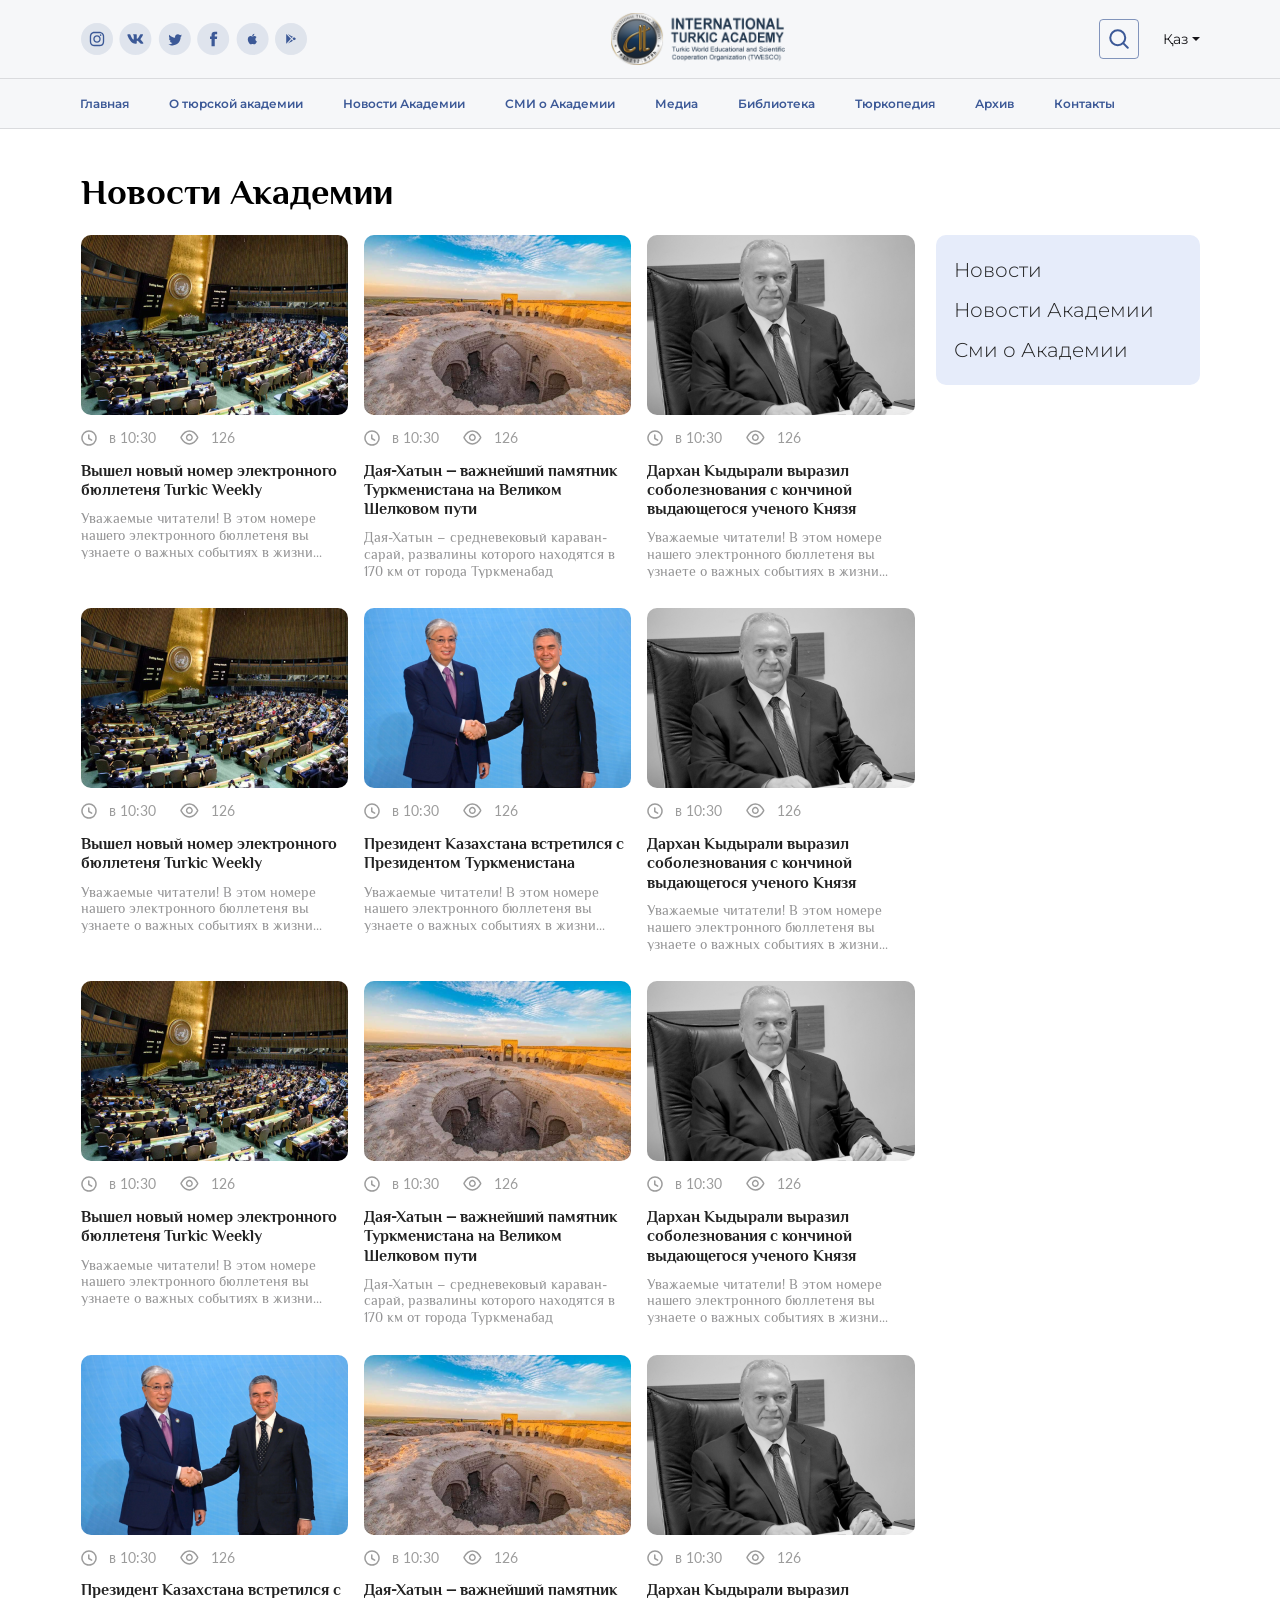
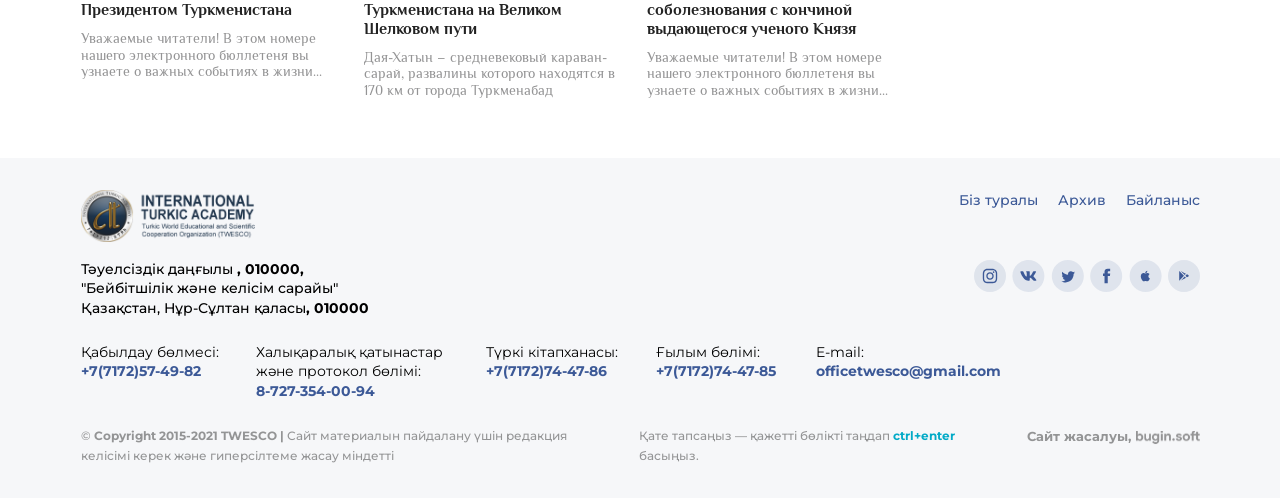
==== academyNews.html @ 0a624d80 "flip" ====
<!DOCTYPE html>
<html lang="en">
  <head>
    <meta charset="UTF-8" />
    <meta name="viewport" content="width=device-width, initial-scale=1.0" />
    <title>Twesco</title>
    <link rel="shortcut icon" href="img/logos/favi.jpg" />
    <link rel="stylesheet" href="lips/fontawesome/all.min.css" />
    <link rel="stylesheet" href="css/slick.css" />
    <link rel="stylesheet" href="css/bootstrap.min.css" />
    <link rel="stylesheet" href="css/style.css" />
  </head>
  <body>
    <header>
  <div class="headerUp">
    <div class="container">
      <div class="row">
        <div
          class="col-lg-12 d-flex justify-content-between align-items-center"
        >
          <div class="main_social">
            <div class="social">
              <a href="" class="social_item">
                <img src="img/icons/in.svg" alt="" />
              </a>
              <a href="" class="social_item">
                <img src="img/icons/vk.svg" alt="" />
              </a>
              <a href="" class="social_item">
                <img src="img/icons/tw.svg" alt="" />
              </a>
              <a href="" class="social_item">
                <img src="img/icons/fc.svg" alt="" />
              </a>
              <a href="" class="social_item">
                <img src="img/icons/ap.svg" alt="" />
              </a>
              <a href="" class="social_item">
                <img src="img/icons/pl.svg" alt="" />
              </a>
            </div>
          </div>
          <a href="index.html" class="logo">
            <img src="img/logos/headLogo.svg" alt="" />
          </a>
          <div class="search_lang">
            <div class="main_search">
              <form action="" class="search">
                <input class="search_input" type="text" />
                <div class="search_icon">
                  <img class="search_img" src="img/icons/loop.svg" alt="" />
                </div>
              </form>
            </div>
            <div class="lang">
              <div class="dropdown">
                <button
                  class="dropdown-toggle"
                  type="button"
                  id="dropdownMenuButton1"
                  data-bs-toggle="dropdown"
                  aria-expanded="false"
                >
                  Қаз
                </button>
                <ul class="dropdown-menu" aria-labelledby="dropdownMenuButton1">
                  <li><a class="dropdown-item" href="#">Қаз</a></li>
                  <li><a class="dropdown-item" href="#">Рус</a></li>
                  <li><a class="dropdown-item" href="#">Eng</a></li>
                </ul>
              </div>
            </div>
            <div class="header__burger">
              <span></span>
            </div>
          </div>
        </div>
      </div>
    </div>
  </div>

  <div class="headerDown">
    <div class="container px-0">
      <div class="row">
        <div class="col-lg-12 px-0">
          <div class="header__container">
            <div class="header__body">
              <nav class="header__menu">
                <ul class="header__list">
                  <li>
                    <a href="" class="header__link">Главная</a>
                  </li>
                  <li>
                    <a href="singlePage.html" class="header__link"
                      >О тюрской академии</a
                    >
                    <div class="menu_drop">
                      <ul>
                        <li>
                          <a href=""> История </a>
                        </li>
                        <li>
                          <a href=""> Страны учредители </a>
                        </li>
                        <li>
                          <a href=""> Партнеры </a>
                        </li>
                        <li>
                          <a href=""> Структура </a>
                        </li>
                        <li>
                          <a href=""> Руководства </a>
                        </li>
                        <li>
                          <a href=""> Музей </a>
                        </li>
                        <li>
                          <a href=""> Библиотека </a>
                        </li>
                        <li>
                          <a href=""> Документы </a>
                        </li>
                      </ul>
                    </div>
                  </li>
                  <li>
                    <a href="academyNews.html" class="header__link"
                      >Новости Академии</a
                    >
                  </li>
                  <li>
                    <a href="" class="header__link">СМИ о Академии</a>
                  </li>
                  <li>
                    <a href="" class="header__link">Медиа</a>
                  </li>
                  <li>
                    <a href="" class="header__link">Библиотека</a>
                  </li>
                  <li>
                    <a href="" class="header__link">Тюркопедия</a>
                  </li>
                  <li>
                    <a href="" class="header__link">Архив</a>
                  </li>
                  <li>
                    <a href="" class="header__link">Контакты</a>
                  </li>
                </ul>
                <div class="adpt_search"></div>
                <div class="adpt_social"></div>
              </nav>
            </div>
          </div>
        </div>
      </div>
    </div>
  </div>
</header>

    <main class="pt-4 pt-lg-5">
      <div class="container">
        <div class="row">
          <h2 class="single_news_title mb-3 mb-lg-4">Новости Академии</h2>
          <div class="col-lg-9">
            <div class="academyNews_block">
              <a href="singleNews.html" class="academyNews_item">
                <div class="academyNews_img_block">
                  <img
                    class="academyNews_img"
                    src="img/newsList/acamedyNews1.png"
                    alt=""
                  />
                </div>
                <div class="times">
                  <img class="clock_img" src="img/icons/clock.svg" alt="" />
                  <span class="clock_text">в 10:30</span>
                  <img src="img/icons/eye.svg" alt="" />
                  <span>126</span>
                </div>
                <h5 class="academyNews_title">
                  Вышел новый номер электронного бюллетеня Turkic Weekly
                </h5>
                <span class="academyNews_text"
                  >Уважаемые читатели! В этом номере нашего электронного
                  бюллетеня вы узнаете о важных событиях в жизни...</span
                >
              </a>
              <a href="" class="academyNews_item">
                <div class="academyNews_img_block">
                  <img
                    class="academyNews_img"
                    src="img/newsList/acamedyNews2.png"
                    alt=""
                  />
                </div>
                <div class="times">
                  <img class="clock_img" src="img/icons/clock.svg" alt="" />
                  <span class="clock_text">в 10:30</span>
                  <img src="img/icons/eye.svg" alt="" />
                  <span>126</span>
                </div>
                <h5 class="academyNews_title">
                  Дая-Хатын ‒ важнейший памятник Туркменистана на Великом
                  Шелковом пути
                </h5>
                <span class="academyNews_text"
                  >Дая-Хатын – средневековый караван-сарай, развалины которого
                  находятся в 170 км от города Туркменабад
                  (Туркменистан)..</span
                >
              </a>
              <a href="" class="academyNews_item">
                <div class="academyNews_img_block">
                  <img
                    class="academyNews_img"
                    src="img/newsList/acamedyNews3.png"
                    alt=""
                  />
                </div>
                <div class="times">
                  <img class="clock_img" src="img/icons/clock.svg" alt="" />
                  <span class="clock_text">в 10:30</span>
                  <img src="img/icons/eye.svg" alt="" />
                  <span>126</span>
                </div>
                <h5 class="academyNews_title">
                  Дархан Кыдырали выразил соболезнования с кончиной выдающегося
                  ученого Князя Мирзоева
                </h5>
                <span class="academyNews_text">
                  Уважаемые читатели! В этом номере нашего электронного
                  бюллетеня вы узнаете о важных событиях в жизни...
                </span>
              </a>
              <a href="" class="academyNews_item">
                <div class="academyNews_img_block">
                  <img
                    class="academyNews_img"
                    src="img/newsList/acamedyNews1.png"
                    alt=""
                  />
                </div>
                <div class="times">
                  <img class="clock_img" src="img/icons/clock.svg" alt="" />
                  <span class="clock_text">в 10:30</span>
                  <img src="img/icons/eye.svg" alt="" />
                  <span>126</span>
                </div>
                <h5 class="academyNews_title">
                  Вышел новый номер электронного бюллетеня Turkic Weekly
                </h5>
                <span class="academyNews_text"
                  >Уважаемые читатели! В этом номере нашего электронного
                  бюллетеня вы узнаете о важных событиях в жизни...</span
                >
              </a>
              <a href="" class="academyNews_item">
                <div class="academyNews_img_block">
                  <img
                    class="academyNews_img"
                    src="img/newsList/acamedyNews4.png"
                    alt=""
                  />
                </div>
                <div class="times">
                  <img class="clock_img" src="img/icons/clock.svg" alt="" />
                  <span class="clock_text">в 10:30</span>
                  <img src="img/icons/eye.svg" alt="" />
                  <span>126</span>
                </div>
                <h5 class="academyNews_title">
                  Президент Казахстана встретился с Президентом Туркменистана
                </h5>
                <span class="academyNews_text"
                  >Уважаемые читатели! В этом номере нашего электронного
                  бюллетеня вы узнаете о важных событиях в жизни...</span
                >
              </a>
              <a href="" class="academyNews_item">
                <div class="academyNews_img_block">
                  <img
                    class="academyNews_img"
                    src="img/newsList/acamedyNews3.png"
                    alt=""
                  />
                </div>
                <div class="times">
                  <img class="clock_img" src="img/icons/clock.svg" alt="" />
                  <span class="clock_text">в 10:30</span>
                  <img src="img/icons/eye.svg" alt="" />
                  <span>126</span>
                </div>
                <h5 class="academyNews_title">
                  Дархан Кыдырали выразил соболезнования с кончиной выдающегося
                  ученого Князя Мирзоева
                </h5>
                <span class="academyNews_text">
                  Уважаемые читатели! В этом номере нашего электронного
                  бюллетеня вы узнаете о важных событиях в жизни...
                </span>
              </a>
              <a href="" class="academyNews_item">
                <div class="academyNews_img_block">
                  <img
                    class="academyNews_img"
                    src="img/newsList/acamedyNews1.png"
                    alt=""
                  />
                </div>
                <div class="times">
                  <img class="clock_img" src="img/icons/clock.svg" alt="" />
                  <span class="clock_text">в 10:30</span>
                  <img src="img/icons/eye.svg" alt="" />
                  <span>126</span>
                </div>
                <h5 class="academyNews_title">
                  Вышел новый номер электронного бюллетеня Turkic Weekly
                </h5>
                <span class="academyNews_text"
                  >Уважаемые читатели! В этом номере нашего электронного
                  бюллетеня вы узнаете о важных событиях в жизни...</span
                >
              </a>
              <a href="" class="academyNews_item">
                <div class="academyNews_img_block">
                  <img
                    class="academyNews_img"
                    src="img/newsList/acamedyNews2.png"
                    alt=""
                  />
                </div>
                <div class="times">
                  <img class="clock_img" src="img/icons/clock.svg" alt="" />
                  <span class="clock_text">в 10:30</span>
                  <img src="img/icons/eye.svg" alt="" />
                  <span>126</span>
                </div>
                <h5 class="academyNews_title">
                  Дая-Хатын ‒ важнейший памятник Туркменистана на Великом
                  Шелковом пути
                </h5>
                <span class="academyNews_text"
                  >Дая-Хатын – средневековый караван-сарай, развалины которого
                  находятся в 170 км от города Туркменабад
                  (Туркменистан)..</span
                >
              </a>
              <a href="" class="academyNews_item">
                <div class="academyNews_img_block">
                  <img
                    class="academyNews_img"
                    src="img/newsList/acamedyNews3.png"
                    alt=""
                  />
                </div>
                <div class="times">
                  <img class="clock_img" src="img/icons/clock.svg" alt="" />
                  <span class="clock_text">в 10:30</span>
                  <img src="img/icons/eye.svg" alt="" />
                  <span>126</span>
                </div>
                <h5 class="academyNews_title">
                  Дархан Кыдырали выразил соболезнования с кончиной выдающегося
                  ученого Князя Мирзоева
                </h5>
                <span class="academyNews_text">
                  Уважаемые читатели! В этом номере нашего электронного
                  бюллетеня вы узнаете о важных событиях в жизни...
                </span>
              </a>
              <a href="" class="academyNews_item">
                <div class="academyNews_img_block">
                  <img
                    class="academyNews_img"
                    src="img/newsList/acamedyNews4.png"
                    alt=""
                  />
                </div>
                <div class="times">
                  <img class="clock_img" src="img/icons/clock.svg" alt="" />
                  <span class="clock_text">в 10:30</span>
                  <img src="img/icons/eye.svg" alt="" />
                  <span>126</span>
                </div>
                <h5 class="academyNews_title">
                  Президент Казахстана встретился с Президентом Туркменистана
                </h5>
                <span class="academyNews_text"
                  >Уважаемые читатели! В этом номере нашего электронного
                  бюллетеня вы узнаете о важных событиях в жизни...</span
                >
              </a>
              <a href="" class="academyNews_item">
                <div class="academyNews_img_block">
                  <img
                    class="academyNews_img"
                    src="img/newsList/acamedyNews2.png"
                    alt=""
                  />
                </div>
                <div class="times">
                  <img class="clock_img" src="img/icons/clock.svg" alt="" />
                  <span class="clock_text">в 10:30</span>
                  <img src="img/icons/eye.svg" alt="" />
                  <span>126</span>
                </div>
                <h5 class="academyNews_title">
                  Дая-Хатын ‒ важнейший памятник Туркменистана на Великом
                  Шелковом пути
                </h5>
                <span class="academyNews_text"
                  >Дая-Хатын – средневековый караван-сарай, развалины которого
                  находятся в 170 км от города Туркменабад
                  (Туркменистан)..</span
                >
              </a>
              <a href="" class="academyNews_item">
                <div class="academyNews_img_block">
                  <img
                    class="academyNews_img"
                    src="img/newsList/acamedyNews3.png"
                    alt=""
                  />
                </div>
                <div class="times">
                  <img class="clock_img" src="img/icons/clock.svg" alt="" />
                  <span class="clock_text">в 10:30</span>
                  <img src="img/icons/eye.svg" alt="" />
                  <span>126</span>
                </div>
                <h5 class="academyNews_title">
                  Дархан Кыдырали выразил соболезнования с кончиной выдающегося
                  ученого Князя Мирзоева
                </h5>
                <span class="academyNews_text">
                  Уважаемые читатели! В этом номере нашего электронного
                  бюллетеня вы узнаете о важных событиях в жизни...
                </span>
              </a>
            </div>
          </div>
          <div class="col-lg-3 ms-auto">
            <aside class="d-flex flex-wrap d-lg-block mt-4 mt-lg-0">
              <div class="aside_menu">
                <ul>
                  <li>
                    <a href="">Новости</a>
                  </li>
                  <li>
                    <a href="">Новости Академии</a>
                  </li>
                  <li>
                    <a href="">Сми о Академии</a>
                  </li>
                </ul>
              </div>
            </aside>
          </div>
        </div>
      </div>
    </main>
    <footer>
  <div class="container">
    <div class="row">
      <div class="col-lg-12">
        <div class="footer_up">
          <div class="left">
            <a href=""> <img src="img//logos/headLogo.svg" alt="" /></a>
            <p class="text">
              Тәуелсіздік даңғылы <span>, 010000, <br /></span> "Бейбітшілік
              және келісім сарайы" <br />
              Қазақстан, Нұр-Сұлтан қаласы<span>, 010000</span>
            </p>
          </div>
          <div class="right">
            <div class="footer_menu">
              <a href="">Біз туралы</a>
              <a href="">Архив</a>
              <a href="">Байланыс</a>
            </div>
            <div class="social1">
              <a href="" class="social_item1">
                <img src="img/icons/in.svg" alt="" />
              </a>
              <a href="" class="social_item1">
                <img src="img/icons/vk.svg" alt="" />
              </a>
              <a href="" class="social_item1">
                <img src="img/icons/tw.svg" alt="" />
              </a>
              <a href="" class="social_item1">
                <img src="img/icons/fc.svg" alt="" />
              </a>
              <a href="" class="social_item1">
                <img src="img/icons/ap.svg" alt="" />
              </a>
              <a href="" class="social_item1">
                <img src="img/icons/pl.svg" alt="" />
              </a>
            </div>
          </div>
        </div>
        <div class="footer_middle">
          <ul>
            <li>
              <p>Қабылдау бөлмесі:</p>
              <a href="">+7(7172)57-49-82</a>
            </li>
            <li>
              <p>
                Халықаралық қатынастар <br />
                және протокол бөлімі:
              </p>
              <a href="">8-727-354-00-94</a>
            </li>
            <li>
              <p>Түркі кітапханасы:</p>
              <a href=""> +7(7172)74-47-86</a>
            </li>
            <li>
              <p>Ғылым бөлімі:</p>
              <a href="">+7(7172)74-47-85</a>
            </li>
            <li>
              <p>E-mail:</p>
              <a href="">officetwesco@gmail.com</a>
            </li>
          </ul>
        </div>
        <div class="footer_down">
          <p class="footer_down_item">
            © <span>Copyright 2015-2021 TWESCO | </span> Сайт материалын
            пайдалану үшін редакция <br />
            келісімі керек және гиперсілтеме жасау міндетті
          </p>
          <p class="footer_down_item">
            Қате тапсаңыз — қажетті бөлікті таңдап
            <span class="blue"> ctrl+enter</span>
            <br />
            басыңыз.
          </p>
          <a href="" class="footer_down_item"
            >Сайт жасалуы,
            <span
              ><svg
                xmlns="http://www.w3.org/2000/svg"
                xmlns:xlink="http://www.w3.org/1999/xlink"
                width="64"
                height="15"
                viewBox="0 0 64 15"
                fill="none"
              >
                <mask
                  id="mask0"
                  mask-type="alpha"
                  maskUnits="userSpaceOnUse"
                  x="0"
                  y="0"
                  width="64"
                  height="15"
                >
                  <rect
                    y="0.777832"
                    width="64"
                    height="14.2222"
                    fill="url(#pattern0)"
                  />
                </mask>
                <g mask="url(#mask0)">
                  <rect
                    y="0.777832"
                    width="64"
                    height="14.2222"
                    fill="#949495"
                  />
                </g>
                <defs>
                  <pattern
                    id="pattern0"
                    patternContentUnits="objectBoundingBox"
                    width="1"
                    height="1"
                  >
                    <use
                      xlink:href="#image0"
                      transform="translate(0 -0.0186012) scale(0.00104167 0.0047247)"
                    />
                  </pattern>
                  <image
                    id="image0"
                    width="960"
                    height="280"
                    xlink:href="[data-uri]"
                  />
                </defs></svg></span
          ></a>
        </div>
      </div>
    </div>
  </div>
</footer>

    <script src="js/jq/jquery.js"></script>
    <script src="js/jquery-modal-video.min.js"></script>
    <script src="js/slick.min.js"></script>
    <script src="js/bootstrap.bundle.js"></script>
    <script src="js/script.js"></script>
  </body>
</html>
---- css/style.css ----
@charset "UTF-8";@import url("https://fonts.googleapis.com/css2?family=Montserrat&family=Philosopher&display=swap");@import url("https://fonts.googleapis.com/css2?family=Lato&display=swap");@import url("https://fonts.googleapis.com/css2?family=Inter&display=swap");*{padding:0;margin:0;border:0}*,:after,:before{-moz-box-sizing:border-box;-webkit-box-sizing:border-box;box-sizing:border-box}:active,:focus{outline:none}a:active,a:focus{outline:none}aside,footer,header,nav{display:block}body,html{width:100%;font-size:100%;line-height:1;font-size:14px;-ms-text-size-adjust:100%;-moz-text-size-adjust:100%;-webkit-text-size-adjust:100%;font-family:"Montserrat", sans-serif}button,input,textarea{font-family:inherit}input::-ms-clear{display:none}button{cursor:pointer}button::-moz-focus-inner{padding:0;border:0}a,a:visited{text-decoration:none}a:hover{text-decoration:none}ul li{list-style:none}img{vertical-align:top}h1,h2,h3,h4,h5,h6{font-size:inherit;font-weight:400}:root{--blue:#3c5997}header{background:#f6f7f9;border-bottom:1px solid #1615191f}.header__container{margin:0px auto;padding:4px 0px}.header{position:fixed;width:100%;top:0;left:0;z-index:50}.header:before{content:"";position:absolute;top:0;left:0;width:100%;height:100%;background-color:#5e5373;z-index:2}.header__body{position:relative;display:-webkit-box;display:-ms-flexbox;display:flex;-webkit-box-pack:justify;-ms-flex-pack:justify;justify-content:space-between;-webkit-box-align:center;-ms-flex-align:center;align-items:center}.header__logo{-webkit-box-flex:0;-ms-flex:0 0 60px;flex:0 0 60px;border-radius:50%;overflow:hidden;position:relative;z-index:3}.header__logo img{max-width:100%;display:block}.header__burger{display:none}.header__menu{display:-webkit-box;display:-ms-flexbox;display:flex;-webkit-box-align:center;-ms-flex-align:center;align-items:center;z-index:4}@media (max-width:992px){.header__menu{-webkit-box-align:start;-ms-flex-align:start;align-items:flex-start;-webkit-box-orient:vertical;-webkit-box-direction:normal;-ms-flex-direction:column;flex-direction:column}}.header__list{display:-webkit-box;display:-ms-flexbox;display:flex;position:relative;-ms-flex-wrap:wrap;flex-wrap:wrap;z-index:2;margin:0px 0px 0px 0px;padding:0px 0px 0px 0px}.header__list li{list-style:none;margin:0px 0px 0px 0px;-webkit-transition:all ease 0.2s;-o-transition:all ease 0.2s;transition:all ease 0.2s}.header__list li:hover{color:#3c5997;background:#e6ecfa;border-radius:4px 4px 0px 0px}@media (max-width:992px){.header__list li:hover{background:unset!important}}.header__list li:hover .menu_drop{display:block}.header__link{display:block;color:#000000;text-decoration:none;font-family:"Montserrat", sans-serif;font-weight:600;font-size:12px;line-height:15px;color:#3c5997;-webkit-transition:all ease 0.3s;-o-transition:all ease 0.3s;transition:all ease 0.3s;white-space:nowrap;transition:all ease 0.3s;padding:13px 20px}.menu_drop{display:none;position:absolute;padding:16px 15px 4px 15px;background-color:#e6ecfa;border-radius:0px 4px 4px 4px;top:40px}.menu_drop ul{padding:0px 0px}.menu_drop ul li a{font-size:12px;line-height:15px;display:-webkit-box;display:-ms-flexbox;display:flex;-webkit-box-align:center;-ms-flex-align:center;align-items:center;color:#000000;-webkit-transition:all ease 0.3s;-o-transition:all ease 0.3s;transition:all ease 0.3s;padding:0px 40px 0px 0px;margin:0px 0px 15px 0px}.menu_drop ul li a:hover{color:#3c5997}@media (max-width:992px){body.lock{overflow:hidden}.header__body{height:unset}.header__container{padding:0px 0px}.header__logo{-webkit-box-flex:0;-ms-flex:0 0 40px;flex:0 0 40px}.header__burger{display:block;position:relative;width:30px;height:20px;z-index:3;margin:0px 0px 0px 15px}.header__burger span{position:absolute;background-color:#000000;position:absolute;left:0;width:100%;height:2px;top:9px;-webkit-transition:all 0.3s ease 0s;-o-transition:all 0.3s ease 0s;transition:all 0.3s ease 0s}.header__burger:after,.header__burger:before{content:"";background-color:#000000;position:absolute;width:100%;height:2px;left:0;-webkit-transition:all 0.3s ease 0s;-o-transition:all 0.3s ease 0s;transition:all 0.3s ease 0s}.header__burger:before{top:0}.header__burger:after{bottom:0}.header__burger.active span{-webkit-transform:scale(0);-ms-transform:scale(0);transform:scale(0)}.header__burger.active:before{-webkit-transform:rotate(45deg);-ms-transform:rotate(45deg);transform:rotate(45deg);top:9px}.header__burger.active:after{-webkit-transform:rotate(-45deg);-ms-transform:rotate(-45deg);transform:rotate(-45deg);bottom:9px}.header__menu{position:fixed;top:-100%;left:0;width:100%;height:100%;overflow:auto;-webkit-transition:all 0.3s ease 0s;-o-transition:all 0.3s ease 0s;transition:all 0.3s ease 0s;background-color:#f6f7f9;padding:80px 10px 20px 10px}.header__menu.active{top:0}.header__list{display:block}.header__link{font-size:16px;padding:5px 10px 9px 0px}.main_social{display:none}.headerUp{border-bottom:unset!important}.search_icon{margin:0px 0px 0px 0px!important}.search_input{display:block!important}}.headerUp{padding:13px 0px;border-bottom:1px solid #1615191f;position:relative;z-index:5;background:#f6f7f9}@media (max-width:992px){.headerUp{padding:7px 0px}}.search_lang{display:-webkit-box;display:-ms-flexbox;display:flex;-webkit-box-align:center;-ms-flex-align:center;align-items:center}.search{display:-webkit-box;display:-ms-flexbox;display:flex;-webkit-box-align:center;-ms-flex-align:center;align-items:center;margin:0px 24px 0px 0px;position:relative}.search_icon{border:1px solid #3c59979f;-webkit-box-sizing:border-box;box-sizing:border-box;border-radius:4px;display:-webkit-box;display:-ms-flexbox;display:flex;-webkit-box-align:center;-ms-flex-align:center;align-items:center;-webkit-box-pack:center;-ms-flex-pack:center;justify-content:center;width:40px;height:40px;cursor:pointer;margin:0px 0px 0px 5px;-webkit-transition:all ease 0.3s;-o-transition:all ease 0.3s;transition:all ease 0.3s}.search_icon:hover{border:1px solid var(--blue)}.search_input{display:none;height:40px;border:1px solid var(--blue);padding:0px 7px;border-radius:3px;position:absolute;right:50px}.search_input.active{display:block}@media (max-width:992px){.search_input{right:unset;left:50px}}.dropdown-toggle{background-color:unset!important;font-size:14px;line-height:17px;display:-webkit-box;display:-ms-flexbox;display:flex;-webkit-box-align:center;-ms-flex-align:center;align-items:center;color:#161519}.social{display:-webkit-box;display:-ms-flexbox;display:flex;-webkit-box-align:center;-ms-flex-align:center;align-items:center}.social_item{margin:0px 6px 0px 0px;-webkit-transition:all ease 0.3s;-o-transition:all ease 0.3s;transition:all ease 0.3s;display:block}.social_item:hover{-webkit-transform:translateY(-4px);-ms-transform:translateY(-4px);transform:translateY(-4px)}.logo img{margin:0px 10px 0px 0px;max-width:100%;min-width:139px}.adpt_social{margin:15px 0px 0px 0px}.adpt_search{margin:15px 0px 0px 0px}main{padding:0px 0px 60px 0px}@media (max-width:768px){main{padding:0px 0px 40px 0px}}.mainSection{background:url("../img/background_img.png") no-repeat;background-position:left}.main_news{position:relative;display:-webkit-box;display:-ms-flexbox;display:flex;-webkit-box-align:end;-ms-flex-align:end;align-items:flex-end;border-radius:4px;overflow:hidden}.main_news_img{position:relative;width:100%}.main_news_img .main_img{width:100%}.main_news_img:after{content:"";position:absolute;left:0;top:0;width:100%;height:100%;background-color:rgba(0, 0, 0, 0.116)}.main_title,h1{font-family:"Philosopher", sans-serif;font-weight:bold;font-size:44px;line-height:49px;color:#ffffff}@media (max-width:768px){.main_title,h1{font-size:34px;line-height:110%}}@media (max-width:465px){.main_title,h1{font-size:22px}}.main_title{-webkit-transition:all ease 0.3s;-o-transition:all ease 0.3s;transition:all ease 0.3s}.main_title:hover{color:#e4e4e4}.main_news_content{display:-webkit-box;display:-ms-flexbox;display:flex;-webkit-box-orient:vertical;-webkit-box-direction:normal;-ms-flex-direction:column;flex-direction:column;position:absolute;left:0;bottom:0;width:100%;padding:0px 40px 40px 40px}@media (max-width:768px){.main_news_content{padding:0px 20px 20px 20px}}.theme_block{display:-webkit-box;display:-ms-flexbox;display:flex;margin:0px 0px 24px 0px}@media (max-width:465px){.theme_block{margin:0px 0px 14px 0px}}.theme_block a{display:block;width:-webkit-fit-content;width:-moz-fit-content;width:fit-content;background:#ffffff;border-radius:3px;padding:4px 9px;font-size:12px;line-height:15px;color:#3c5997;margin:0px 8px 0px 0px;-webkit-transition:all ease 0.3s;-o-transition:all ease 0.3s;transition:all ease 0.3s}.theme_block a:hover{-webkit-transform:translateY(-4px);-ms-transform:translateY(-4px);transform:translateY(-4px)}.read_more{display:-webkit-box;display:-ms-flexbox;display:flex;-webkit-box-align:center;-ms-flex-align:center;align-items:center;font-size:14px;line-height:17px;color:#ffffff;width:-webkit-fit-content;width:-moz-fit-content;width:fit-content}.read_more:hover{color:#ffffff}.read_more:hover .read_more_img{-webkit-transform:translateX(4px);-ms-transform:translateX(4px);transform:translateX(4px)}.read_more img{margin:0px 8px 0px 0px}.read_more_img{-webkit-transition:all ease 0.3s;-o-transition:all ease 0.3s;transition:all ease 0.3s}.slick-slider{min-width:0}.slick-list{overflow:hidden;margin:0 -7px}.slick-track{display:-webkit-box;display:-ms-flexbox;display:flex}.slider{position:relative}@media (max-width:767px){.slider{padding:0px 0px}}.slider .slick-arrow{position:absolute;top:50%;margin:-30px 0px 0px 0px;z-index:10;font-size:0;width:30px;height:60px;outline:none;cursor:pointer}.slider .slick-arrow.slick-prev{left:0;background:url("../img/sl-arrow_l.svg") 0 0/100% no-repeat}.slider .slick-arrow.slick-next{right:0;background:url("../img/sl-arrow_r.svg") 0 0/100% no-repeat}.slider .slick-arrow.slick-disabled{opacity:0.2}.slider__item{padding:0px 0px;outline:none;margin:0px 7px}.slider__item img{max-width:100%}.slider .slick-dots{display:-webkit-box;display:-ms-flexbox;display:flex;-webkit-box-align:center;-ms-flex-align:center;align-items:center;-webkit-box-pack:center;-ms-flex-pack:center;justify-content:center}.slider .slick-dots li{list-style:none;margin:0px 10px}.slider .slick-dots button{font-size:0;width:10px;height:10px;background-color:#fff;border-radius:50%}.slider .slick-dots li.slick-active button{background-color:transparent;border:1px solid #fff}.slider_news_img{display:block;width:100%;max-width:190px;max-height:120px;border-radius:4px;overflow:hidden;position:relative}@media (max-width:450px){.slider_news_img{max-width:200px}}.slider_news_img:hover:after{background-color:rgba(0, 0, 0, 0)}.slider_news_img img{width:100%;height:100%;max-width:190px;max-height:120px;-o-object-fit:cover;object-fit:cover}@media (max-width:450px){.slider_news_img img{max-width:200px}}.slider_news_img:after{content:"";position:absolute;left:0;top:0;width:100%;height:100%;background-color:rgba(0, 0, 0, 0.116);-webkit-transition:all ease 0.3s;-o-transition:all ease 0.3s;transition:all ease 0.3s}.subtitle{font-family:"Philosopher", sans-serif;font-weight:bold;font-size:24px;line-height:100%;color:#161519}@media (max-width:1200px){.subtitle{font-size:21px}}.ornament_img{margin:0px 8px 0px 0px}@media (max-width:1200px){.ornament_img{margin:0px 5px 0px 0px}}.imgSection{margin:80px 0px 0px 0px}@media (max-width:1200px){.imgSection{margin:50px 0px 0px 0px}}@media (max-width:768px){.imgSection{margin:25px 0px 0px 0px}}.imgSection_block{display:-ms-grid;display:grid;-ms-grid-columns:1fr 1fr 1fr;grid-template-columns:1fr 1fr 1fr;-webkit-column-gap:16px;column-gap:16px;margin:40px 0px 0px 0px}@media (max-width:1200px){.imgSection_block{margin:25px 0px 0px 0px}}@media (max-width:768px){.imgSection_block{margin:15px 0px 0px 0px;-webkit-column-gap:8px;column-gap:8px}}.imgSection_block a{display:block;position:relative;max-height:328px;overflow:hidden;border-radius:2px;width:100%}.imgSection_block a:after{content:"";position:absolute;left:0;top:0;width:100%;height:100%;background-color:rgba(0, 0, 0, 0.116);-webkit-transition:all ease 0.3s;-o-transition:all ease 0.3s;transition:all ease 0.3s}.imgSection_block a:hover:after{background-color:rgba(0, 0, 0, 0)}.imgSection_block a img{width:100%;max-width:100%;max-height:382px;-o-object-fit:cover;object-fit:cover}.president_aside_block{display:block;position:relative;padding:49px 40px 31px 40px}.president_back{position:absolute;left:0;top:0;width:100%;height:100%;z-index:-1;-o-object-fit:fill;object-fit:fill}.president_aside_item{display:-webkit-box;display:-ms-flexbox;display:flex;-webkit-box-orient:vertical;-webkit-box-direction:normal;-ms-flex-direction:column;flex-direction:column;-webkit-box-align:center;-ms-flex-align:center;align-items:center}.speciality{font-weight:500;font-size:16px;line-height:20px;color:#ffffff;opacity:0.6;margin:0px 0px 16px 0px}.president_img{max-width:120px;max-height:120px;margin:0px 0px 8px 0px}.president_name{font-family:"Philosopher", sans-serif;font-weight:bold;font-size:24px;line-height:27px;text-align:center;color:#ffffff}.president_text{font-weight:500;font-size:14px;line-height:150%;text-align:center;color:#ffffff}.subtitle.bb{border-bottom:1px solid #1615192d;padding:0px 0px 16px 0px}.magaz_img{overflow:hidden;display:block;border-radius:10px}.magaz_img img{-o-object-fit:contain;object-fit:contain;width:100%;height:100%;max-height:448px}.second_aside_block{margin:27px 0px 0px 0px;width:100%}@media (max-width:992px){.second_aside_block{margin:40px 0px 5px 0px}}.section2{margin:70px 0px 70px 0px}@media (max-width:992px){.section2{margin:40px 0px 40px 0px}}@media (max-width:768px){.section2{margin:25px 0px 30px 0px}}.video_slider{margin:0px 0px 50px 0px}@media (max-width:768px){.video_slider{margin:0px 0px 30px 0px}}.video_slider .slick-next:before{content:url("../img/icon/arrLeft.svg")}.video_slider .slick-prev:before{content:url("../img/icon/arrRight.svg")}.video_slider .slick-next,.video_slider .slick-prev{background:unset}.video_slider .slick-prev{top:auto;bottom:58%;left:-63px;z-index:1}@media (max-width:1200px){.video_slider .slick-prev{left:-30px}}@media (max-width:768px){.video_slider .slick-prev{left:0px}}.video_slider .slick-next{top:auto;bottom:58%;right:-63px;z-index:1;left:unset}@media (max-width:1200px){.video_slider .slick-next{right:-30px}}@media (max-width:768px){.video_slider .slick-next{right:0px}}@-webkit-keyframes modal-video{0%{opacity:0}to{opacity:1}}@keyframes modal-video{0%{opacity:0}to{opacity:1}}@-webkit-keyframes modal-video-inner{0%{-webkit-transform:translate(0, 100px);transform:translate(0, 100px)}to{-webkit-transform:translate(0, 0);transform:translate(0, 0)}}@keyframes modal-video-inner{0%{-webkit-transform:translate(0, 100px);transform:translate(0, 100px)}to{-webkit-transform:translate(0, 0);transform:translate(0, 0)}}.modal-video{position:fixed;top:0;left:0;width:100%;height:100%;background-color:rgba(0, 0, 0, 0.5);z-index:1000000;cursor:pointer;opacity:1;-webkit-animation-timing-function:ease-out;animation-timing-function:ease-out;-webkit-animation-duration:0.3s;animation-duration:0.3s;-webkit-animation-name:modal-video;animation-name:modal-video;-webkit-transition:opacity 0.3s ease-out;-moz-transition:opacity 0.3s ease-out;-ms-transition:opacity 0.3s ease-out;-o-transition:opacity 0.3s ease-out;transition:opacity 0.3s ease-out}.modal-video-close{opacity:0}.modal-video-close .modal-video-movie-wrap{-webkit-transform:translate(0, 100px);-moz-transform:translate(0, 100px);-ms-transform:translate(0, 100px);-o-transform:translate(0, 100px);transform:translate(0, 100px)}.modal-video-body{max-width:940px;width:100%;height:100%;margin:0 auto;display:table}.modal-video-inner{display:table-cell;vertical-align:middle;width:100%;height:100%}.modal-video-movie-wrap{width:100%;height:0;position:relative;padding-bottom:56.25%;background-color:#333;-webkit-animation-timing-function:ease-out;animation-timing-function:ease-out;-webkit-animation-duration:0.3s;animation-duration:0.3s;-webkit-animation-name:modal-video-inner;animation-name:modal-video-inner;-webkit-transform:translate(0, 0);-moz-transform:translate(0, 0);-ms-transform:translate(0, 0);-o-transform:translate(0, 0);transform:translate(0, 0);-webkit-transition:-webkit-transform 0.3s ease-out;-moz-transition:-moz-transform 0.3s ease-out;-ms-transition:-ms-transform 0.3s ease-out;-o-transition:-o-transform 0.3s ease-out;transition:-webkit-transform 0.3s ease-out;-o-transition:transform 0.3s ease-out;transition:transform 0.3s ease-out;transition:transform 0.3s ease-out, -webkit-transform 0.3s ease-out}.modal-video-movie-wrap iframe{position:absolute;top:0;left:0;width:100%;height:100%}.modal-video-close-btn{position:absolute;z-index:2;top:-35px;right:-35px;display:inline-block;width:35px;height:35px;overflow:hidden;border:none;background:transparent}.modal-video-close-btn:before{-webkit-transform:rotate(45deg);-ms-transform:rotate(45deg);transform:rotate(45deg)}.modal-video-close-btn:after{-webkit-transform:rotate(-45deg);-ms-transform:rotate(-45deg);transform:rotate(-45deg)}.modal-video-close-btn:after,.modal-video-close-btn:before{content:"";position:absolute;height:2px;width:100%;top:50%;left:0;margin-top:-1px;background:#fff;border-radius:5px;margin-top:-6px}.js-video-button{cursor:pointer;position:relative}.play_icon{position:absolute;width:100%;height:100%;left:0;top:0;display:-webkit-box;display:-ms-flexbox;display:flex;-webkit-box-align:center;-ms-flex-align:center;align-items:center;-webkit-box-pack:center;-ms-flex-pack:center;justify-content:center}.play_icon:hover img{-webkit-transform:scale(1.1);-ms-transform:scale(1.1);transform:scale(1.1)}.play_icon img{width:56px;height:56px;-webkit-transition:all ease 0.3s;-o-transition:all ease 0.3s;transition:all ease 0.3s}.little_modal_video{margin:45px 0px 0px 0px}@media (max-width:992px){.little_modal_video{margin:15px 0px 15px 0px}}.little_video_item{margin:0px 0px 8px 0px}.little_video_item .title{font-family:"Philosopher", sans-serif;font-size:14px;line-height:120%;color:#000000;margin:0px 25px 0px 0px}.little_video_item .time{font-family:"Philosopher", sans-serif;font-size:14px;line-height:120%;color:#000000;margin:0px 0px}.little_video_item:hover .little_play img{-webkit-transform:scale(1.2);-ms-transform:scale(1.2);transform:scale(1.2)}.little_video_item .text{display:-webkit-box;display:-ms-flexbox;display:flex;-webkit-box-align:center;-ms-flex-align:center;align-items:center;border-bottom:1px solid #e5e5e5;padding:7px 0px;margin:0px 0px 0px 12px}.img_play_block{position:relative;overflow:hidden;border-radius:50%;max-width:40px;min-width:40px;max-height:40px;min-height:40px}.img_play_block .img_play{max-width:40px;min-width:40px;max-height:40px;min-height:40px}.img_play_block .little_play{position:absolute;width:100%;height:100%;left:0;top:0;display:-webkit-box;display:-ms-flexbox;display:flex;-webkit-box-align:center;-ms-flex-align:center;align-items:center;-webkit-box-pack:center;-ms-flex-pack:center;justify-content:center}.img_play_block .little_play img{-webkit-transition:all ease 0.3s;-o-transition:all ease 0.3s;transition:all ease 0.3s;max-width:11px;max-height:14px}.main_modal_video{border-radius:8px;overflow:hidden;min-width:168px}.video_img{width:100%;height:100%;max-height:220px;-o-object-fit:cover;object-fit:cover}.section2_main_block{display:block;position:relative;overflow:hidden;border-radius:2px;max-height:455px}.section2_main_block:hover img{-webkit-transform:scale(1.1);-ms-transform:scale(1.1);transform:scale(1.1)}.section2_main_block img{width:100%;-webkit-transition:all ease 0.3s;-o-transition:all ease 0.3s;transition:all ease 0.3s}.section2_main_block .text{position:absolute;left:0;bottom:0;width:100%;display:-webkit-box;display:-ms-flexbox;display:flex;-webkit-box-orient:vertical;-webkit-box-direction:normal;-ms-flex-direction:column;flex-direction:column;-webkit-box-align:center;-ms-flex-align:center;align-items:center;padding:0px 40px 40px 40px}.section2_main_block .text .mini_label{font-weight:500;font-size:12px;line-height:15px;color:#ffffff;margin:0px 0px 12px 0px;text-align:center}.section2_main_block .text .title{font-family:"Philosopher", sans-serif;font-style:normal;font-weight:bold;font-size:20px;line-height:120%;text-align:center;color:#ffffff}.video_list_item{margin:0px 0px 16px 0px}.video_list_item .video_list_img{border-radius:50%;overflow:hidden;min-width:72px;min-height:72px;max-width:72px;max-height:72px}.video_list_item .video_list_img img{-o-object-fit:cover;object-fit:cover;min-width:72px;min-height:72px;max-width:72px;max-height:72px}.video_list_item .label{font-weight:500;font-size:12px;line-height:15px;color:#161519;opacity:0.6;margin:0px 0px 4px 0px}.video_list_item .title{font-family:"Philosopher", sans-serif;font-weight:bold;font-size:14px;line-height:120%;color:#161519;overflow:hidden;max-height:32px}.video_list{-webkit-column-gap:15px;column-gap:15px}@media (max-width:992px){.video_list{display:-ms-grid;display:grid;-ms-grid-columns:1fr 1fr;grid-template-columns:1fr 1fr}}@media (max-width:420px){.video_list{-ms-grid-columns:1fr;grid-template-columns:1fr}}.title_tabs{display:-webkit-box;display:-ms-flexbox;display:flex;-webkit-box-orient:vertical;-webkit-box-direction:normal;-ms-flex-direction:column;flex-direction:column;margin:0px 0px 40px 0px}@media (max-width:992px){.title_tabs{margin:0px 0px 20px 0px}}.nav-tabs{-webkit-box-pack:end;-ms-flex-pack:end;justify-content:flex-end}@media (max-width:992px){.nav-tabs{-webkit-box-pack:start;-ms-flex-pack:start;justify-content:flex-start}}.nav-tabs .nav-link{font-weight:500;font-size:20px;line-height:120%;color:#161519;opacity:0.6;padding:0px 0px 16px 0px;margin:0px 0px 0px 20px;-webkit-transition:all ease 0.3s;-o-transition:all ease 0.3s;transition:all ease 0.3s}@media (max-width:992px){.nav-tabs .nav-link{padding:0px 0px 5px 0px;margin:0px 20px 8px 0px}}.nav-tabs .nav-link:active{border:none}.nav-tabs .nav-link:focus{border:none}.nav-tabs .nav-link:hover{border:none;opacity:1;border-bottom:2px solid #296eff}.nav-tabs .nav-link.active{border-bottom:2px solid #296eff;border-top:none;border-left:none;border-right:none;opacity:1}.tabs_news{display:-ms-grid;display:grid;-ms-grid-columns:1fr 1fr 1fr 1fr;grid-template-columns:1fr 1fr 1fr 1fr;-webkit-column-gap:15px;column-gap:15px;row-gap:20px}@media (max-width:992px){.tabs_news{-ms-grid-columns:1fr 1fr;grid-template-columns:1fr 1fr}}@media (max-width:455px){.tabs_news{-ms-grid-columns:1fr;grid-template-columns:1fr}}.news_item{display:-webkit-box;display:-ms-flexbox;display:flex;-webkit-box-orient:vertical;-webkit-box-direction:normal;-ms-flex-direction:column;flex-direction:column}.news_item img{border-radius:2px;width:100%;max-width:350px;max-height:220px;min-height:220px;-o-object-fit:cover;object-fit:cover}@media (max-width:768px){.news_item img{max-height:190px;min-height:190px}}@media (max-width:455px){.news_item img{max-width:unset!important;min-height:150px;max-height:190px}}.news_item .news_item_label{font-size:12px;line-height:15px;color:#161519;opacity:0.6;margin:12px 0px 8px 0px}.news_item .news_item_text{font-family:"Philosopher", sans-serif;font-weight:bold;font-size:16px;line-height:120%;color:#161519;overflow:hidden;max-height:37.5px}.section3{margin:0px 0px 80px 0px}@media (max-width:992px){.section3{margin:0px 0px 50px 0px}}.section4{background:url("../img/background4.png") no-repeat;background-size:cover;position:relative;padding:127px 0px;overflow:hidden;margin:0px 0px 80px 0px}@media (max-width:768px){.section4{padding:50px 0px;margin:0px 0px 30px 0px}}.section4 .ornament_img{position:absolute;left:0;bottom:0;width:100%;height:100%;z-index:1;pointer-events:none}.cards_block{display:-ms-grid;display:grid;-ms-grid-columns:1fr 1fr 1fr;grid-template-columns:1fr 1fr 1fr;-webkit-column-gap:16px;column-gap:16px;row-gap:16px}@media (max-width:768px){.cards_block{-ms-grid-columns:1fr 1fr;grid-template-columns:1fr 1fr}}@media (max-width:425px){.cards_block{-ms-grid-columns:1fr;grid-template-columns:1fr;justify-items:center}}.cards_item{position:relative;display:block;border:1px solid rgba(255, 255, 255, 0.4);-webkit-box-sizing:border-box;box-sizing:border-box;-webkit-filter:drop-shadow(0px 0px 24px rgba(0, 0, 0, 0.08));filter:drop-shadow(0px 0px 24px rgba(0, 0, 0, 0.08));border-radius:16px;max-width:227px;overflow:hidden;position:relative;z-index:3}@media (max-width:768px){.cards_item{max-height:270px}}@media (max-width:425px){.cards_item{max-width:unset;width:100%}}.cards_item:after{content:"";position:absolute;left:0;top:0;width:100%;height:100%;background-color:rgba(0, 0, 0, 0.089)}.cards_item img{-webkit-transition:all ease 0.3s;-o-transition:all ease 0.3s;transition:all ease 0.3s}@media (max-width:425px){.cards_item img{width:100%}}.cards_item:hover img{-webkit-transform:scale(1.1);-ms-transform:scale(1.1);transform:scale(1.1)}.cards_text{position:absolute;left:0;bottom:0;width:100%;font-family:"Philosopher", sans-serif;font-weight:bold;font-size:24px;line-height:120%;display:-webkit-box;display:-ms-flexbox;display:flex;-webkit-box-align:end;-ms-flex-align:end;align-items:flex-end;color:#ffffff;padding:0px 24px 24px 24px}.main_title.font-48{font-size:48px}@media (max-width:768px){.main_title.font-48{font-size:35px!important}}.book_item{margin:0px 0px;overflow:hidden;border-radius:4px}.book_item img{max-width:100%}.books_block{display:-ms-grid;display:grid;-ms-grid-columns:1fr 1fr 1fr 1fr;grid-template-columns:1fr 1fr 1fr 1fr;-webkit-column-gap:16px;column-gap:16px;row-gap:16px;margin:24px 0px 80px 0px}@media (max-width:992px){.books_block{margin:14px 0px 40px 0px}}@media (max-width:768px){.books_block{-ms-grid-columns:1fr 1fr;grid-template-columns:1fr 1fr}}@media (max-width:380px){.books_block{-ms-grid-columns:1fr;grid-template-columns:1fr;justify-items:center}}.section6{margin:0px 0px 80px 0px}@media (max-width:992px){.section6{margin:0px 0px 40px 0px}}.section6 .slick-slider{min-width:0}.section6 .slick-list{overflow:hidden}.section6 .slick-track{display:-webkit-box;display:-ms-flexbox;display:flex}.section6 .slider2{position:relative}@media (max-width:767px){.section6 .slider2{padding:0px 0px}}.section6 .slider2 .slick-arrow{position:absolute;top:50%;margin:-30px 0px 0px 0px;z-index:10;font-size:0;width:30px;height:60px;outline:none;cursor:pointer}.section6 .slider2 .slick-arrow.slick-prev{left:0;background:url("../img/sl-arrow_l.svg") 0 0/100% no-repeat}.section6 .slider2 .slick-arrow.slick-next{right:0;background:url("../img/sl-arrow_r.svg") 0 0/100% no-repeat}.section6 .slider2 .slick-arrow.slick-disabled{opacity:0.2}.section6 .slider__item{padding:0px 15px;outline:none}.section6 .slider__item img{max-width:100%}.section6 .slider2 .slick-dots{display:-webkit-box;display:-ms-flexbox;display:flex;-webkit-box-align:center;-ms-flex-align:center;align-items:center;-webkit-box-pack:center;-ms-flex-pack:center;justify-content:center;margin:50px 0px 0px 0px}@media (max-width:768px){.section6 .slider2 .slick-dots{margin:25px 0px 0px 0px}}.section6 .slider2 .slick-dots li{list-style:none;margin:0px 15px}@media (max-width:768px){.section6 .slider2 .slick-dots li{margin:0px 7px}}.section6 .slider2 .slick-dots button{font-size:0;width:40px;height:2px;background-color:#f3f3f3;-webkit-transition:all ease 0.2s;-o-transition:all ease 0.2s;transition:all ease 0.2s}.section6 .slider2 .slick-dots button:hover{background-color:var(--blue)}.section6 .slider2 .slick-dots li.slick-active button{background-color:transparent;background-color:var(--blue)}footer{padding:32px 0px;background:#f6f7f9}@media (max-width:768px){footer{padding:32px 0px 15px 0px}}.social1{display:-webkit-box;display:-ms-flexbox;display:flex;-webkit-box-align:center;-ms-flex-align:center;align-items:center;-webkit-box-pack:end;-ms-flex-pack:end;justify-content:flex-end}.social_item1{margin:0px 0px 0px 6px;-webkit-transition:all ease 0.2s;-o-transition:all ease 0.2s;transition:all ease 0.2s;display:block}.social_item1:hover{-webkit-transform:translateY(-4px);-ms-transform:translateY(-4px);transform:translateY(-4px)}@media (max-width:768px){.social_item1{margin:0px 3px 0px 3px}}.footer_up{display:-webkit-box;display:-ms-flexbox;display:flex;-webkit-box-pack:justify;-ms-flex-pack:justify;justify-content:space-between;margin:0px 0px 10px 0px}@media (max-width:768px){.footer_up{-webkit-box-orient:vertical;-webkit-box-direction:normal;-ms-flex-direction:column;flex-direction:column;-webkit-box-pack:center;-ms-flex-pack:center;justify-content:center;-webkit-box-align:center;-ms-flex-align:center;align-items:center}}.footer_up .left a{display:block;margin:0px 0px 18px 0px}@media (max-width:768px){.footer_up .left a{text-align:center}}.footer_up .left .text{font-weight:500;font-size:14px;line-height:140%;color:#000000}@media (max-width:768px){.footer_up .left .text{text-align:center}}.footer_up .left .text span{font-weight:bold}.footer_up .right .footer_menu{margin:0px 0px 50px 0px;display:-webkit-box;display:-ms-flexbox;display:flex;-ms-flex-wrap:wrap;flex-wrap:wrap}@media (max-width:768px){.footer_up .right .footer_menu{margin:0px 0px 30px 0px}}.footer_up .right .footer_menu a{display:block;font-weight:500;font-size:14px;line-height:20px;color:#3c5997;margin:0px 0px 0px 20px;-webkit-transition:all ease 0.3s;-o-transition:all ease 0.3s;transition:all ease 0.3s}.footer_up .right .footer_menu a:hover{-webkit-transform:translateY(-4px);-ms-transform:translateY(-4px);transform:translateY(-4px)}@media (max-width:768px){.footer_up .right .footer_menu a{margin:0px 10px 0px 10px}}.footer_middle{margin:0px 0px 25px 0px}@media (max-width:768px){.footer_middle{margin:20px 0px 20px 0px}}.footer_middle ul{display:-ms-grid;display:grid;-ms-grid-columns:145px 200px 140px 130px 185px;grid-template-columns:145px 200px 140px 130px 185px;-webkit-column-gap:30px;column-gap:30px;row-gap:15px;margin:0px 0px 0px 0px;padding:0px 0px 0px 0px}@media (max-width:1200px){.footer_middle ul{-ms-grid-columns:1fr 1fr 1fr;grid-template-columns:1fr 1fr 1fr}}@media (max-width:768px){.footer_middle ul{-ms-grid-columns:1fr;grid-template-columns:1fr;justify-items:center}}.footer_middle ul li{font-size:14px;line-height:140%;color:#000000;max-width:230px}@media (max-width:768px){.footer_middle ul li{padding:0px 0px 0px 0px;text-align:center}}.footer_middle ul li a{color:var(--blue);font-weight:bold}.footer_middle ul li p{margin:0px 0px 0px 0px}.footer_down{display:-webkit-box;display:-ms-flexbox;display:flex;-webkit-box-pack:justify;-ms-flex-pack:justify;justify-content:space-between}@media (max-width:768px){.footer_down{-webkit-box-orient:vertical;-webkit-box-direction:normal;-ms-flex-direction:column;flex-direction:column;-webkit-box-align:center;-ms-flex-align:center;align-items:center;text-align:center}}.footer_down_item{font-weight:500;font-size:12px;line-height:20px;color:rgba(0, 0, 0, 0.4);margin:0px 0px 0px 0px}@media (max-width:768px){.footer_down_item{margin:0px 0px 10px 0px}}.footer_down_item:nth-child(2){margin:0px 30px}@media (max-width:768px){.footer_down_item:nth-child(2){margin:0px 0px 10px 0px}}.footer_down_item span{font-weight:bold;color:rgba(0, 0, 0, 0.4)}.footer_down_item .blue{color:#03aac7}a.footer_down_item{font-weight:500;display:-webkit-box;display:-ms-flexbox;display:flex;-webkit-box-pack:end;-ms-flex-pack:end;justify-content:flex-end;font-size:13px;font-weight:bold;white-space:nowrap;color:rgba(0, 0, 0, 0.4)}a.footer_down_item span{margin:0px 0px 0px 5px;font-weight:bold}.single_news_title{font-family:"Philosopher", sans-serif;font-style:normal;font-weight:bold;font-size:36px;line-height:120%;display:-webkit-box;display:-ms-flexbox;display:flex;-webkit-box-align:center;-ms-flex-align:center;align-items:center;color:#000000}@media (max-width:768px){.single_news_title{font-size:30px}}.single_news_text{font-weight:300;font-size:20px;line-height:120%;color:#000000;margin:0px 0px 23px 0px;max-width:858px}@media (max-width:768px){.single_news_text{margin:0px 0px 13px 0px;font-size:17px}}.singlePage_img{margin:35px 0px 30px 0px;max-height:500px;overflow:hidden;border-radius:10px}.singlePage_img img{-o-object-fit:cover;object-fit:cover;max-width:100%;width:100%;height:100%}@media (max-width:768px){.singlePage_img{margin:20px 0px 20px 0px}}.single_news_subtitle{font-family:"Philosopher", sans-serif;font-size:28px;line-height:120%;color:#000000}.single_news_subtitle{margin:0px 0px 30px 0px}@media (max-width:768px){.single_news_subtitle{margin:0px 0px 15px 0px}}.aside_menu{background:#e6ecfa;border-radius:10px;padding:25px 18px;min-width:250px;width:100%}.aside_menu ul{padding:0px 0px 0px 0px;margin:0px 0px 0px 0px}.aside_menu ul li{margin:0px 0px 20px 0px}.aside_menu ul li a{font-weight:300;font-size:20px;line-height:100%;color:#222222;-webkit-transition:all ease 0.1s;-o-transition:all ease 0.1s;transition:all ease 0.1s}.aside_menu ul li a:hover{color:var(--blue)}.aside_menu ul li:last-child{margin:0px 0px 0px 0px}.academyNews_block{display:-ms-grid;display:grid;-ms-grid-columns:1fr 1fr 1fr;grid-template-columns:1fr 1fr 1fr;-webkit-column-gap:16px;column-gap:16px;row-gap:30px}@media (max-width:768px){.academyNews_block{-ms-grid-columns:1fr 1fr;grid-template-columns:1fr 1fr;row-gap:25px}}@media (max-width:425px){.academyNews_block{-ms-grid-columns:1fr;grid-template-columns:1fr}}.academyNews_item{display:-webkit-box;display:-ms-flexbox;display:flex;-webkit-box-orient:vertical;-webkit-box-direction:normal;-ms-flex-direction:column;flex-direction:column}.academyNews_item:hover .academyNews_img{-webkit-transform:scale(1.1);-ms-transform:scale(1.1);transform:scale(1.1)}.academyNews_item:hover .academyNews_title{color:var(--blue)}.academyNews_img_block{overflow:hidden;border-radius:10px;max-height:180px;margin:0px 0px 15px 0px}.academyNews_img{-webkit-transition:all ease 0.3s;-o-transition:all ease 0.3s;transition:all ease 0.3s;width:100%;height:100%;min-height:180px;-o-object-fit:cover;object-fit:cover;-o-object-position:center;object-position:center}@media (max-width:992px){.academyNews_img{min-height:150px;max-height:150px}}@media (max-width:425px){.academyNews_img{min-height:165px;max-height:165px}}.times{font-family:"Lato", sans-serif;font-size:14px;line-height:120%;color:#9c9c9c;white-space:nowrap}.times img{margin:0px 8px 0px 0px}.clock_text{margin:0px 20px 0px 0px}.academyNews_title{font-family:"Philosopher", sans-serif;font-weight:bold;font-size:16px;line-height:120%;color:#222222;margin:15px 0px 10px 0px;-webkit-transition:all ease 0.2s;-o-transition:all ease 0.2s;transition:all ease 0.2s;max-height:57.27px;overflow:hidden}@media (max-width:425px){.academyNews_title{margin:10px 0px 7px 0px}}.academyNews_text{font-family:"Philosopher", sans-serif;font-size:14px;line-height:120%;color:#949495;max-height:49.09px;overflow:hidden}.singlePage_img.noBorder{border-radius:unset!important;max-height:590px}.sharing_links{display:-webkit-box;display:-ms-flexbox;display:flex;-webkit-box-align:center;-ms-flex-align:center;align-items:center}@media (max-width:768px){.sharing_links{-webkit-box-orient:vertical;-webkit-box-direction:normal;-ms-flex-direction:column;flex-direction:column;-webkit-box-align:start;-ms-flex-align:start;align-items:flex-start}}.sharing_links div{display:-webkit-box;display:-ms-flexbox;display:flex}.sharing_links p{font-family:"Inter", sans-serif;margin:0px 0px 0px 0px;font-weight:500;font-size:18px;line-height:130%;color:#9c9c9c}@media (max-width:768px){.sharing_links p{margin:0px 0px 6px 0px}}.sharing_links a{display:block;margin:0px 3px 0px 12px;-webkit-transition:all ease 0.2s;-o-transition:all ease 0.2s;transition:all ease 0.2s}@media (max-width:768px){.sharing_links a{margin:0px 10px 3px 0px}}.sharing_links a:hover{-webkit-transform:translateY(-4px);-ms-transform:translateY(-4px);transform:translateY(-4px)}.sharing_links a img{max-width:32px;max-height:32px}.breadcrumb-item{white-space:normal;margin:0px 0px 4px 0px}.breadcrumb-item:last-child:after{display:none}.breadcrumb-item a{font-family:"Montserrat", sans-serif;font-weight:bold;font-size:14px;line-height:120%;color:#000000}.breadcrumb-item:after{content:url("../img/icons/arr_right.svg");padding:2px 10px 0px 10px}@media (max-width:768px){.breadcrumb{margin:0px 0px 20px 0px}}.booksPage .books_block{margin:30px 0px 30px 0px}@media (max-width:768px){.booksPage .books_block{margin:25px 0px 20px 0px}}.booksPage .book_item{background:#ffffff;-webkit-box-shadow:0px 10px 15px rgba(0, 0, 0, 0.05);box-shadow:0px 10px 15px rgba(0, 0, 0, 0.05);border-radius:10px}.booksPage .book_item img{width:100%;margin:0px 0px 30px 0px}.booksPage .book_item span{font-family:"Philosopher", sans-serif;font-size:20px;line-height:100%;color:#000000;padding:0px 15px 30px 15px;display:block}.load_more{display:-webkit-box;display:-ms-flexbox;display:flex;-webkit-box-align:center;-ms-flex-align:center;align-items:center;-webkit-box-pack:center;-ms-flex-pack:center;justify-content:center;padding:20px 30px;border-radius:30px;background:#ffffff;-webkit-box-shadow:0px 1px 2px rgba(0, 0, 0, 0.05), 0px 15px 30px rgba(0, 0, 0, 0.05);box-shadow:0px 1px 2px rgba(0, 0, 0, 0.05), 0px 15px 30px rgba(0, 0, 0, 0.05);width:-webkit-fit-content;width:-moz-fit-content;width:fit-content;cursor:pointer;-webkit-transition:all ease 0.3s;-o-transition:all ease 0.3s;transition:all ease 0.3s;margin:0px auto}.load_more:hover{-webkit-transform:translateY(-4px);-ms-transform:translateY(-4px);transform:translateY(-4px)}.load_more img{margin:0px 10px 0px 0px}.load_more p{margin:0px 0px 0px 0px;font-weight:normal;font-size:20px;line-height:100%;color:var(--blue)}@media (max-width:768px){.load_more{width:100%}}.book_item.NoBorder{background:#ffffff;-webkit-box-shadow:unset;box-shadow:unset}.book_item.NoBorder img{margin:0px 0px 0px 0px}.read_more{display:-webkit-box;display:-ms-flexbox;display:flex;-webkit-box-align:center;-ms-flex-align:center;align-items:center;font-family:"Philosopher", sans-serif;font-weight:normal;font-size:14px;line-height:130%;color:#002568;-webkit-transition:all ease 0.3s;-o-transition:all ease 0.3s;transition:all ease 0.3s}.read_more:hover{color:#002568}.read_more:hover img{-webkit-transform:translateX(4px);-ms-transform:translateX(4px);transform:translateX(4px)}.read_more img{-webkit-transition:all ease 0.3s;-o-transition:all ease 0.3s;transition:all ease 0.3s;margin:0px 0px 0px 10px}.singleBook_block img{max-width:100%}
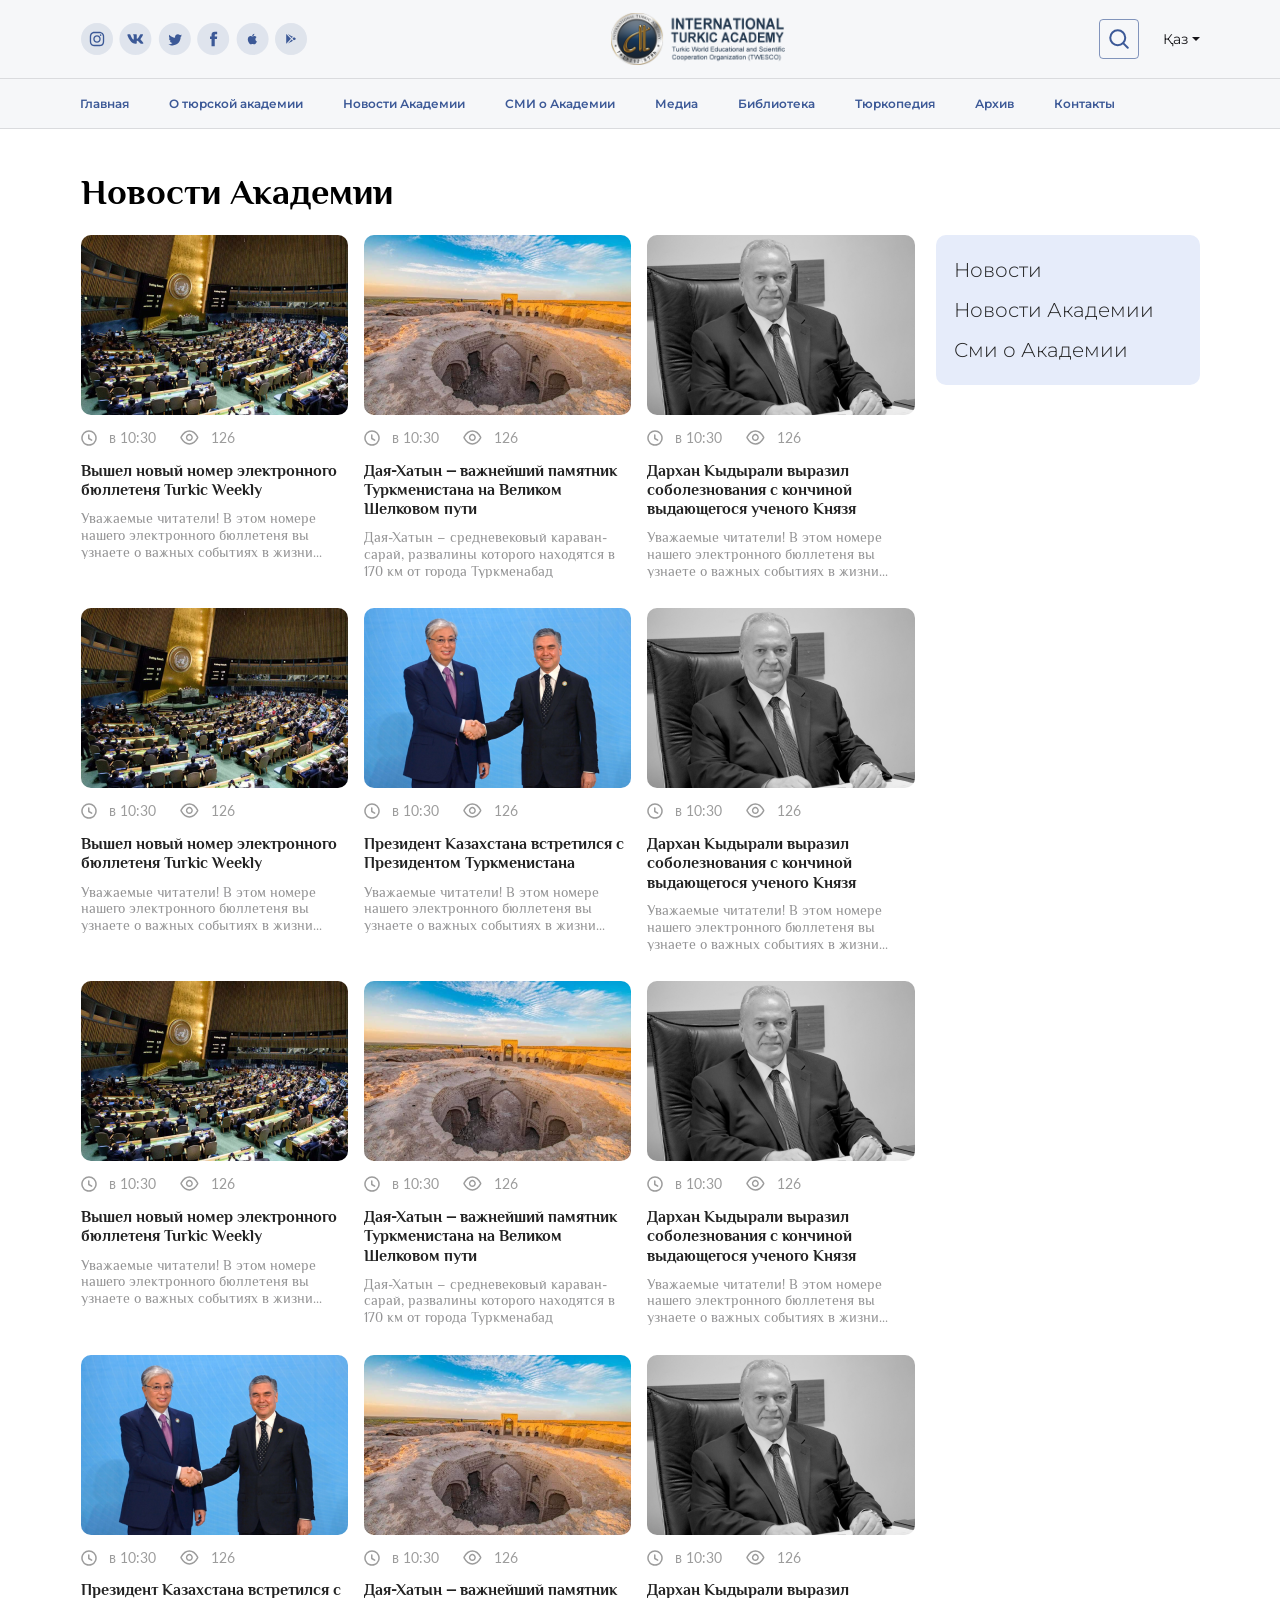
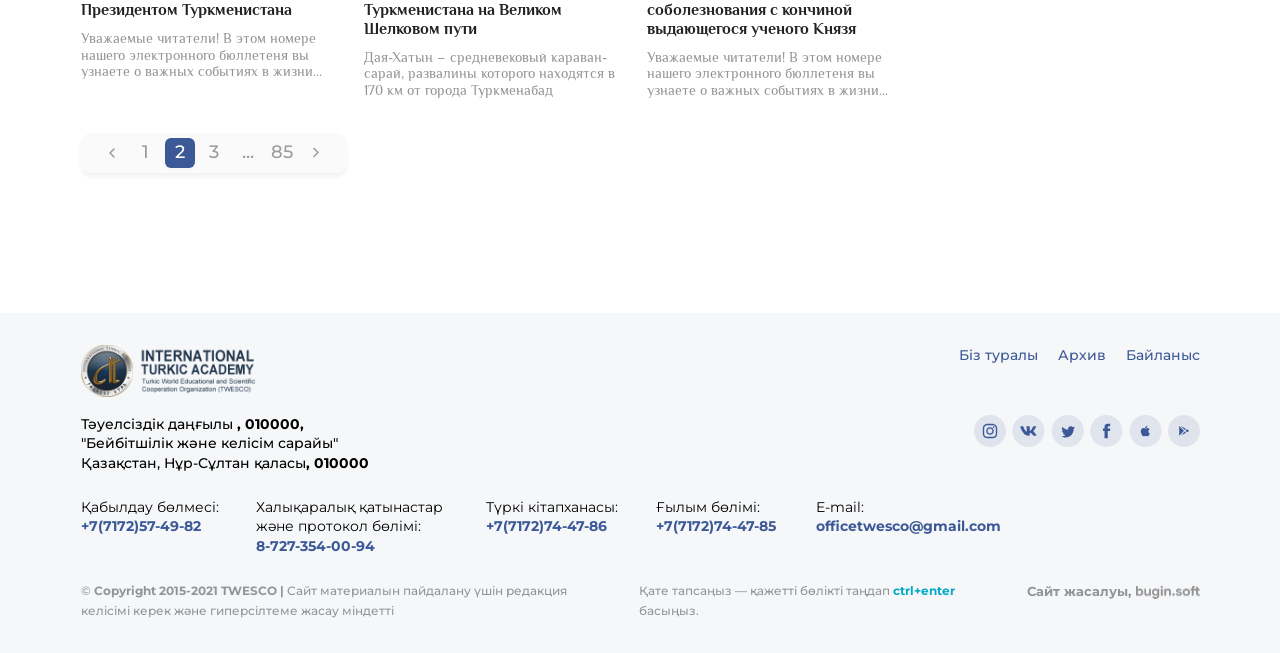
==== commit 7da700b0: "pagination" ====
--- a/academyNews.html
+++ b/academyNews.html
@@ -438,6 +438,35 @@
                   бюллетеня вы узнаете о важных событиях в жизни...
                 </span>
               </a>
+            </div>
+            <div class="about_us_page_block__tabs">
+              <div class="about_us_page_block__tabs__center">
+                <div class="about_us_page_block__tabs__center__item arr">
+                  <a class="text" href="">
+                    <img src="img/icons/arr_left.svg" alt="" />
+                  </a>
+                </div>
+                <div class="about_us_page_block__tabs__center__item">
+                  <a class="text" href="">1</a>
+                </div>
+                <div class="about_us_page_block__tabs__center__item">
+                  <a class="text active" href="">2</a>
+                </div>
+                <div class="about_us_page_block__tabs__center__item">
+                  <a class="text" href="">3</a>
+                </div>
+                <div class="about_us_page_block__tabs__center__item">
+                  <a class="text" href="">...</a>
+                </div>
+                <div class="about_us_page_block__tabs__center__item">
+                  <a class="text" href="">85</a>
+                </div>
+                <div class="about_us_page_block__tabs__center__item arr">
+                  <a class="text" href="">
+                    <img src="img/icons/arr_right.svg" alt="" />
+                  </a>
+                </div>
+              </div>
             </div>
           </div>
           <div class="col-lg-3 ms-auto">
--- a/css/style.css
+++ b/css/style.css
@@ -1 +1 @@
-@charset "UTF-8";@import url("https://fonts.googleapis.com/css2?family=Montserrat&family=Philosopher&display=swap");@import url("https://fonts.googleapis.com/css2?family=Lato&display=swap");@import url("https://fonts.googleapis.com/css2?family=Inter&display=swap");*{padding:0;margin:0;border:0}*,:after,:before{-moz-box-sizing:border-box;-webkit-box-sizing:border-box;box-sizing:border-box}:active,:focus{outline:none}a:active,a:focus{outline:none}aside,footer,header,nav{display:block}body,html{width:100%;font-size:100%;line-height:1;font-size:14px;-ms-text-size-adjust:100%;-moz-text-size-adjust:100%;-webkit-text-size-adjust:100%;font-family:"Montserrat", sans-serif}button,input,textarea{font-family:inherit}input::-ms-clear{display:none}button{cursor:pointer}button::-moz-focus-inner{padding:0;border:0}a,a:visited{text-decoration:none}a:hover{text-decoration:none}ul li{list-style:none}img{vertical-align:top}h1,h2,h3,h4,h5,h6{font-size:inherit;font-weight:400}:root{--blue:#3c5997}header{background:#f6f7f9;border-bottom:1px solid #1615191f}.header__container{margin:0px auto;padding:4px 0px}.header{position:fixed;width:100%;top:0;left:0;z-index:50}.header:before{content:"";position:absolute;top:0;left:0;width:100%;height:100%;background-color:#5e5373;z-index:2}.header__body{position:relative;display:-webkit-box;display:-ms-flexbox;display:flex;-webkit-box-pack:justify;-ms-flex-pack:justify;justify-content:space-between;-webkit-box-align:center;-ms-flex-align:center;align-items:center}.header__logo{-webkit-box-flex:0;-ms-flex:0 0 60px;flex:0 0 60px;border-radius:50%;overflow:hidden;position:relative;z-index:3}.header__logo img{max-width:100%;display:block}.header__burger{display:none}.header__menu{display:-webkit-box;display:-ms-flexbox;display:flex;-webkit-box-align:center;-ms-flex-align:center;align-items:center;z-index:4}@media (max-width:992px){.header__menu{-webkit-box-align:start;-ms-flex-align:start;align-items:flex-start;-webkit-box-orient:vertical;-webkit-box-direction:normal;-ms-flex-direction:column;flex-direction:column}}.header__list{display:-webkit-box;display:-ms-flexbox;display:flex;position:relative;-ms-flex-wrap:wrap;flex-wrap:wrap;z-index:2;margin:0px 0px 0px 0px;padding:0px 0px 0px 0px}.header__list li{list-style:none;margin:0px 0px 0px 0px;-webkit-transition:all ease 0.2s;-o-transition:all ease 0.2s;transition:all ease 0.2s}.header__list li:hover{color:#3c5997;background:#e6ecfa;border-radius:4px 4px 0px 0px}@media (max-width:992px){.header__list li:hover{background:unset!important}}.header__list li:hover .menu_drop{display:block}.header__link{display:block;color:#000000;text-decoration:none;font-family:"Montserrat", sans-serif;font-weight:600;font-size:12px;line-height:15px;color:#3c5997;-webkit-transition:all ease 0.3s;-o-transition:all ease 0.3s;transition:all ease 0.3s;white-space:nowrap;transition:all ease 0.3s;padding:13px 20px}.menu_drop{display:none;position:absolute;padding:16px 15px 4px 15px;background-color:#e6ecfa;border-radius:0px 4px 4px 4px;top:40px}.menu_drop ul{padding:0px 0px}.menu_drop ul li a{font-size:12px;line-height:15px;display:-webkit-box;display:-ms-flexbox;display:flex;-webkit-box-align:center;-ms-flex-align:center;align-items:center;color:#000000;-webkit-transition:all ease 0.3s;-o-transition:all ease 0.3s;transition:all ease 0.3s;padding:0px 40px 0px 0px;margin:0px 0px 15px 0px}.menu_drop ul li a:hover{color:#3c5997}@media (max-width:992px){body.lock{overflow:hidden}.header__body{height:unset}.header__container{padding:0px 0px}.header__logo{-webkit-box-flex:0;-ms-flex:0 0 40px;flex:0 0 40px}.header__burger{display:block;position:relative;width:30px;height:20px;z-index:3;margin:0px 0px 0px 15px}.header__burger span{position:absolute;background-color:#000000;position:absolute;left:0;width:100%;height:2px;top:9px;-webkit-transition:all 0.3s ease 0s;-o-transition:all 0.3s ease 0s;transition:all 0.3s ease 0s}.header__burger:after,.header__burger:before{content:"";background-color:#000000;position:absolute;width:100%;height:2px;left:0;-webkit-transition:all 0.3s ease 0s;-o-transition:all 0.3s ease 0s;transition:all 0.3s ease 0s}.header__burger:before{top:0}.header__burger:after{bottom:0}.header__burger.active span{-webkit-transform:scale(0);-ms-transform:scale(0);transform:scale(0)}.header__burger.active:before{-webkit-transform:rotate(45deg);-ms-transform:rotate(45deg);transform:rotate(45deg);top:9px}.header__burger.active:after{-webkit-transform:rotate(-45deg);-ms-transform:rotate(-45deg);transform:rotate(-45deg);bottom:9px}.header__menu{position:fixed;top:-100%;left:0;width:100%;height:100%;overflow:auto;-webkit-transition:all 0.3s ease 0s;-o-transition:all 0.3s ease 0s;transition:all 0.3s ease 0s;background-color:#f6f7f9;padding:80px 10px 20px 10px}.header__menu.active{top:0}.header__list{display:block}.header__link{font-size:16px;padding:5px 10px 9px 0px}.main_social{display:none}.headerUp{border-bottom:unset!important}.search_icon{margin:0px 0px 0px 0px!important}.search_input{display:block!important}}.headerUp{padding:13px 0px;border-bottom:1px solid #1615191f;position:relative;z-index:5;background:#f6f7f9}@media (max-width:992px){.headerUp{padding:7px 0px}}.search_lang{display:-webkit-box;display:-ms-flexbox;display:flex;-webkit-box-align:center;-ms-flex-align:center;align-items:center}.search{display:-webkit-box;display:-ms-flexbox;display:flex;-webkit-box-align:center;-ms-flex-align:center;align-items:center;margin:0px 24px 0px 0px;position:relative}.search_icon{border:1px solid #3c59979f;-webkit-box-sizing:border-box;box-sizing:border-box;border-radius:4px;display:-webkit-box;display:-ms-flexbox;display:flex;-webkit-box-align:center;-ms-flex-align:center;align-items:center;-webkit-box-pack:center;-ms-flex-pack:center;justify-content:center;width:40px;height:40px;cursor:pointer;margin:0px 0px 0px 5px;-webkit-transition:all ease 0.3s;-o-transition:all ease 0.3s;transition:all ease 0.3s}.search_icon:hover{border:1px solid var(--blue)}.search_input{display:none;height:40px;border:1px solid var(--blue);padding:0px 7px;border-radius:3px;position:absolute;right:50px}.search_input.active{display:block}@media (max-width:992px){.search_input{right:unset;left:50px}}.dropdown-toggle{background-color:unset!important;font-size:14px;line-height:17px;display:-webkit-box;display:-ms-flexbox;display:flex;-webkit-box-align:center;-ms-flex-align:center;align-items:center;color:#161519}.social{display:-webkit-box;display:-ms-flexbox;display:flex;-webkit-box-align:center;-ms-flex-align:center;align-items:center}.social_item{margin:0px 6px 0px 0px;-webkit-transition:all ease 0.3s;-o-transition:all ease 0.3s;transition:all ease 0.3s;display:block}.social_item:hover{-webkit-transform:translateY(-4px);-ms-transform:translateY(-4px);transform:translateY(-4px)}.logo img{margin:0px 10px 0px 0px;max-width:100%;min-width:139px}.adpt_social{margin:15px 0px 0px 0px}.adpt_search{margin:15px 0px 0px 0px}main{padding:0px 0px 60px 0px}@media (max-width:768px){main{padding:0px 0px 40px 0px}}.mainSection{background:url("../img/background_img.png") no-repeat;background-position:left}.main_news{position:relative;display:-webkit-box;display:-ms-flexbox;display:flex;-webkit-box-align:end;-ms-flex-align:end;align-items:flex-end;border-radius:4px;overflow:hidden}.main_news_img{position:relative;width:100%}.main_news_img .main_img{width:100%}.main_news_img:after{content:"";position:absolute;left:0;top:0;width:100%;height:100%;background-color:rgba(0, 0, 0, 0.116)}.main_title,h1{font-family:"Philosopher", sans-serif;font-weight:bold;font-size:44px;line-height:49px;color:#ffffff}@media (max-width:768px){.main_title,h1{font-size:34px;line-height:110%}}@media (max-width:465px){.main_title,h1{font-size:22px}}.main_title{-webkit-transition:all ease 0.3s;-o-transition:all ease 0.3s;transition:all ease 0.3s}.main_title:hover{color:#e4e4e4}.main_news_content{display:-webkit-box;display:-ms-flexbox;display:flex;-webkit-box-orient:vertical;-webkit-box-direction:normal;-ms-flex-direction:column;flex-direction:column;position:absolute;left:0;bottom:0;width:100%;padding:0px 40px 40px 40px}@media (max-width:768px){.main_news_content{padding:0px 20px 20px 20px}}.theme_block{display:-webkit-box;display:-ms-flexbox;display:flex;margin:0px 0px 24px 0px}@media (max-width:465px){.theme_block{margin:0px 0px 14px 0px}}.theme_block a{display:block;width:-webkit-fit-content;width:-moz-fit-content;width:fit-content;background:#ffffff;border-radius:3px;padding:4px 9px;font-size:12px;line-height:15px;color:#3c5997;margin:0px 8px 0px 0px;-webkit-transition:all ease 0.3s;-o-transition:all ease 0.3s;transition:all ease 0.3s}.theme_block a:hover{-webkit-transform:translateY(-4px);-ms-transform:translateY(-4px);transform:translateY(-4px)}.read_more{display:-webkit-box;display:-ms-flexbox;display:flex;-webkit-box-align:center;-ms-flex-align:center;align-items:center;font-size:14px;line-height:17px;color:#ffffff;width:-webkit-fit-content;width:-moz-fit-content;width:fit-content}.read_more:hover{color:#ffffff}.read_more:hover .read_more_img{-webkit-transform:translateX(4px);-ms-transform:translateX(4px);transform:translateX(4px)}.read_more img{margin:0px 8px 0px 0px}.read_more_img{-webkit-transition:all ease 0.3s;-o-transition:all ease 0.3s;transition:all ease 0.3s}.slick-slider{min-width:0}.slick-list{overflow:hidden;margin:0 -7px}.slick-track{display:-webkit-box;display:-ms-flexbox;display:flex}.slider{position:relative}@media (max-width:767px){.slider{padding:0px 0px}}.slider .slick-arrow{position:absolute;top:50%;margin:-30px 0px 0px 0px;z-index:10;font-size:0;width:30px;height:60px;outline:none;cursor:pointer}.slider .slick-arrow.slick-prev{left:0;background:url("../img/sl-arrow_l.svg") 0 0/100% no-repeat}.slider .slick-arrow.slick-next{right:0;background:url("../img/sl-arrow_r.svg") 0 0/100% no-repeat}.slider .slick-arrow.slick-disabled{opacity:0.2}.slider__item{padding:0px 0px;outline:none;margin:0px 7px}.slider__item img{max-width:100%}.slider .slick-dots{display:-webkit-box;display:-ms-flexbox;display:flex;-webkit-box-align:center;-ms-flex-align:center;align-items:center;-webkit-box-pack:center;-ms-flex-pack:center;justify-content:center}.slider .slick-dots li{list-style:none;margin:0px 10px}.slider .slick-dots button{font-size:0;width:10px;height:10px;background-color:#fff;border-radius:50%}.slider .slick-dots li.slick-active button{background-color:transparent;border:1px solid #fff}.slider_news_img{display:block;width:100%;max-width:190px;max-height:120px;border-radius:4px;overflow:hidden;position:relative}@media (max-width:450px){.slider_news_img{max-width:200px}}.slider_news_img:hover:after{background-color:rgba(0, 0, 0, 0)}.slider_news_img img{width:100%;height:100%;max-width:190px;max-height:120px;-o-object-fit:cover;object-fit:cover}@media (max-width:450px){.slider_news_img img{max-width:200px}}.slider_news_img:after{content:"";position:absolute;left:0;top:0;width:100%;height:100%;background-color:rgba(0, 0, 0, 0.116);-webkit-transition:all ease 0.3s;-o-transition:all ease 0.3s;transition:all ease 0.3s}.subtitle{font-family:"Philosopher", sans-serif;font-weight:bold;font-size:24px;line-height:100%;color:#161519}@media (max-width:1200px){.subtitle{font-size:21px}}.ornament_img{margin:0px 8px 0px 0px}@media (max-width:1200px){.ornament_img{margin:0px 5px 0px 0px}}.imgSection{margin:80px 0px 0px 0px}@media (max-width:1200px){.imgSection{margin:50px 0px 0px 0px}}@media (max-width:768px){.imgSection{margin:25px 0px 0px 0px}}.imgSection_block{display:-ms-grid;display:grid;-ms-grid-columns:1fr 1fr 1fr;grid-template-columns:1fr 1fr 1fr;-webkit-column-gap:16px;column-gap:16px;margin:40px 0px 0px 0px}@media (max-width:1200px){.imgSection_block{margin:25px 0px 0px 0px}}@media (max-width:768px){.imgSection_block{margin:15px 0px 0px 0px;-webkit-column-gap:8px;column-gap:8px}}.imgSection_block a{display:block;position:relative;max-height:328px;overflow:hidden;border-radius:2px;width:100%}.imgSection_block a:after{content:"";position:absolute;left:0;top:0;width:100%;height:100%;background-color:rgba(0, 0, 0, 0.116);-webkit-transition:all ease 0.3s;-o-transition:all ease 0.3s;transition:all ease 0.3s}.imgSection_block a:hover:after{background-color:rgba(0, 0, 0, 0)}.imgSection_block a img{width:100%;max-width:100%;max-height:382px;-o-object-fit:cover;object-fit:cover}.president_aside_block{display:block;position:relative;padding:49px 40px 31px 40px}.president_back{position:absolute;left:0;top:0;width:100%;height:100%;z-index:-1;-o-object-fit:fill;object-fit:fill}.president_aside_item{display:-webkit-box;display:-ms-flexbox;display:flex;-webkit-box-orient:vertical;-webkit-box-direction:normal;-ms-flex-direction:column;flex-direction:column;-webkit-box-align:center;-ms-flex-align:center;align-items:center}.speciality{font-weight:500;font-size:16px;line-height:20px;color:#ffffff;opacity:0.6;margin:0px 0px 16px 0px}.president_img{max-width:120px;max-height:120px;margin:0px 0px 8px 0px}.president_name{font-family:"Philosopher", sans-serif;font-weight:bold;font-size:24px;line-height:27px;text-align:center;color:#ffffff}.president_text{font-weight:500;font-size:14px;line-height:150%;text-align:center;color:#ffffff}.subtitle.bb{border-bottom:1px solid #1615192d;padding:0px 0px 16px 0px}.magaz_img{overflow:hidden;display:block;border-radius:10px}.magaz_img img{-o-object-fit:contain;object-fit:contain;width:100%;height:100%;max-height:448px}.second_aside_block{margin:27px 0px 0px 0px;width:100%}@media (max-width:992px){.second_aside_block{margin:40px 0px 5px 0px}}.section2{margin:70px 0px 70px 0px}@media (max-width:992px){.section2{margin:40px 0px 40px 0px}}@media (max-width:768px){.section2{margin:25px 0px 30px 0px}}.video_slider{margin:0px 0px 50px 0px}@media (max-width:768px){.video_slider{margin:0px 0px 30px 0px}}.video_slider .slick-next:before{content:url("../img/icon/arrLeft.svg")}.video_slider .slick-prev:before{content:url("../img/icon/arrRight.svg")}.video_slider .slick-next,.video_slider .slick-prev{background:unset}.video_slider .slick-prev{top:auto;bottom:58%;left:-63px;z-index:1}@media (max-width:1200px){.video_slider .slick-prev{left:-30px}}@media (max-width:768px){.video_slider .slick-prev{left:0px}}.video_slider .slick-next{top:auto;bottom:58%;right:-63px;z-index:1;left:unset}@media (max-width:1200px){.video_slider .slick-next{right:-30px}}@media (max-width:768px){.video_slider .slick-next{right:0px}}@-webkit-keyframes modal-video{0%{opacity:0}to{opacity:1}}@keyframes modal-video{0%{opacity:0}to{opacity:1}}@-webkit-keyframes modal-video-inner{0%{-webkit-transform:translate(0, 100px);transform:translate(0, 100px)}to{-webkit-transform:translate(0, 0);transform:translate(0, 0)}}@keyframes modal-video-inner{0%{-webkit-transform:translate(0, 100px);transform:translate(0, 100px)}to{-webkit-transform:translate(0, 0);transform:translate(0, 0)}}.modal-video{position:fixed;top:0;left:0;width:100%;height:100%;background-color:rgba(0, 0, 0, 0.5);z-index:1000000;cursor:pointer;opacity:1;-webkit-animation-timing-function:ease-out;animation-timing-function:ease-out;-webkit-animation-duration:0.3s;animation-duration:0.3s;-webkit-animation-name:modal-video;animation-name:modal-video;-webkit-transition:opacity 0.3s ease-out;-moz-transition:opacity 0.3s ease-out;-ms-transition:opacity 0.3s ease-out;-o-transition:opacity 0.3s ease-out;transition:opacity 0.3s ease-out}.modal-video-close{opacity:0}.modal-video-close .modal-video-movie-wrap{-webkit-transform:translate(0, 100px);-moz-transform:translate(0, 100px);-ms-transform:translate(0, 100px);-o-transform:translate(0, 100px);transform:translate(0, 100px)}.modal-video-body{max-width:940px;width:100%;height:100%;margin:0 auto;display:table}.modal-video-inner{display:table-cell;vertical-align:middle;width:100%;height:100%}.modal-video-movie-wrap{width:100%;height:0;position:relative;padding-bottom:56.25%;background-color:#333;-webkit-animation-timing-function:ease-out;animation-timing-function:ease-out;-webkit-animation-duration:0.3s;animation-duration:0.3s;-webkit-animation-name:modal-video-inner;animation-name:modal-video-inner;-webkit-transform:translate(0, 0);-moz-transform:translate(0, 0);-ms-transform:translate(0, 0);-o-transform:translate(0, 0);transform:translate(0, 0);-webkit-transition:-webkit-transform 0.3s ease-out;-moz-transition:-moz-transform 0.3s ease-out;-ms-transition:-ms-transform 0.3s ease-out;-o-transition:-o-transform 0.3s ease-out;transition:-webkit-transform 0.3s ease-out;-o-transition:transform 0.3s ease-out;transition:transform 0.3s ease-out;transition:transform 0.3s ease-out, -webkit-transform 0.3s ease-out}.modal-video-movie-wrap iframe{position:absolute;top:0;left:0;width:100%;height:100%}.modal-video-close-btn{position:absolute;z-index:2;top:-35px;right:-35px;display:inline-block;width:35px;height:35px;overflow:hidden;border:none;background:transparent}.modal-video-close-btn:before{-webkit-transform:rotate(45deg);-ms-transform:rotate(45deg);transform:rotate(45deg)}.modal-video-close-btn:after{-webkit-transform:rotate(-45deg);-ms-transform:rotate(-45deg);transform:rotate(-45deg)}.modal-video-close-btn:after,.modal-video-close-btn:before{content:"";position:absolute;height:2px;width:100%;top:50%;left:0;margin-top:-1px;background:#fff;border-radius:5px;margin-top:-6px}.js-video-button{cursor:pointer;position:relative}.play_icon{position:absolute;width:100%;height:100%;left:0;top:0;display:-webkit-box;display:-ms-flexbox;display:flex;-webkit-box-align:center;-ms-flex-align:center;align-items:center;-webkit-box-pack:center;-ms-flex-pack:center;justify-content:center}.play_icon:hover img{-webkit-transform:scale(1.1);-ms-transform:scale(1.1);transform:scale(1.1)}.play_icon img{width:56px;height:56px;-webkit-transition:all ease 0.3s;-o-transition:all ease 0.3s;transition:all ease 0.3s}.little_modal_video{margin:45px 0px 0px 0px}@media (max-width:992px){.little_modal_video{margin:15px 0px 15px 0px}}.little_video_item{margin:0px 0px 8px 0px}.little_video_item .title{font-family:"Philosopher", sans-serif;font-size:14px;line-height:120%;color:#000000;margin:0px 25px 0px 0px}.little_video_item .time{font-family:"Philosopher", sans-serif;font-size:14px;line-height:120%;color:#000000;margin:0px 0px}.little_video_item:hover .little_play img{-webkit-transform:scale(1.2);-ms-transform:scale(1.2);transform:scale(1.2)}.little_video_item .text{display:-webkit-box;display:-ms-flexbox;display:flex;-webkit-box-align:center;-ms-flex-align:center;align-items:center;border-bottom:1px solid #e5e5e5;padding:7px 0px;margin:0px 0px 0px 12px}.img_play_block{position:relative;overflow:hidden;border-radius:50%;max-width:40px;min-width:40px;max-height:40px;min-height:40px}.img_play_block .img_play{max-width:40px;min-width:40px;max-height:40px;min-height:40px}.img_play_block .little_play{position:absolute;width:100%;height:100%;left:0;top:0;display:-webkit-box;display:-ms-flexbox;display:flex;-webkit-box-align:center;-ms-flex-align:center;align-items:center;-webkit-box-pack:center;-ms-flex-pack:center;justify-content:center}.img_play_block .little_play img{-webkit-transition:all ease 0.3s;-o-transition:all ease 0.3s;transition:all ease 0.3s;max-width:11px;max-height:14px}.main_modal_video{border-radius:8px;overflow:hidden;min-width:168px}.video_img{width:100%;height:100%;max-height:220px;-o-object-fit:cover;object-fit:cover}.section2_main_block{display:block;position:relative;overflow:hidden;border-radius:2px;max-height:455px}.section2_main_block:hover img{-webkit-transform:scale(1.1);-ms-transform:scale(1.1);transform:scale(1.1)}.section2_main_block img{width:100%;-webkit-transition:all ease 0.3s;-o-transition:all ease 0.3s;transition:all ease 0.3s}.section2_main_block .text{position:absolute;left:0;bottom:0;width:100%;display:-webkit-box;display:-ms-flexbox;display:flex;-webkit-box-orient:vertical;-webkit-box-direction:normal;-ms-flex-direction:column;flex-direction:column;-webkit-box-align:center;-ms-flex-align:center;align-items:center;padding:0px 40px 40px 40px}.section2_main_block .text .mini_label{font-weight:500;font-size:12px;line-height:15px;color:#ffffff;margin:0px 0px 12px 0px;text-align:center}.section2_main_block .text .title{font-family:"Philosopher", sans-serif;font-style:normal;font-weight:bold;font-size:20px;line-height:120%;text-align:center;color:#ffffff}.video_list_item{margin:0px 0px 16px 0px}.video_list_item .video_list_img{border-radius:50%;overflow:hidden;min-width:72px;min-height:72px;max-width:72px;max-height:72px}.video_list_item .video_list_img img{-o-object-fit:cover;object-fit:cover;min-width:72px;min-height:72px;max-width:72px;max-height:72px}.video_list_item .label{font-weight:500;font-size:12px;line-height:15px;color:#161519;opacity:0.6;margin:0px 0px 4px 0px}.video_list_item .title{font-family:"Philosopher", sans-serif;font-weight:bold;font-size:14px;line-height:120%;color:#161519;overflow:hidden;max-height:32px}.video_list{-webkit-column-gap:15px;column-gap:15px}@media (max-width:992px){.video_list{display:-ms-grid;display:grid;-ms-grid-columns:1fr 1fr;grid-template-columns:1fr 1fr}}@media (max-width:420px){.video_list{-ms-grid-columns:1fr;grid-template-columns:1fr}}.title_tabs{display:-webkit-box;display:-ms-flexbox;display:flex;-webkit-box-orient:vertical;-webkit-box-direction:normal;-ms-flex-direction:column;flex-direction:column;margin:0px 0px 40px 0px}@media (max-width:992px){.title_tabs{margin:0px 0px 20px 0px}}.nav-tabs{-webkit-box-pack:end;-ms-flex-pack:end;justify-content:flex-end}@media (max-width:992px){.nav-tabs{-webkit-box-pack:start;-ms-flex-pack:start;justify-content:flex-start}}.nav-tabs .nav-link{font-weight:500;font-size:20px;line-height:120%;color:#161519;opacity:0.6;padding:0px 0px 16px 0px;margin:0px 0px 0px 20px;-webkit-transition:all ease 0.3s;-o-transition:all ease 0.3s;transition:all ease 0.3s}@media (max-width:992px){.nav-tabs .nav-link{padding:0px 0px 5px 0px;margin:0px 20px 8px 0px}}.nav-tabs .nav-link:active{border:none}.nav-tabs .nav-link:focus{border:none}.nav-tabs .nav-link:hover{border:none;opacity:1;border-bottom:2px solid #296eff}.nav-tabs .nav-link.active{border-bottom:2px solid #296eff;border-top:none;border-left:none;border-right:none;opacity:1}.tabs_news{display:-ms-grid;display:grid;-ms-grid-columns:1fr 1fr 1fr 1fr;grid-template-columns:1fr 1fr 1fr 1fr;-webkit-column-gap:15px;column-gap:15px;row-gap:20px}@media (max-width:992px){.tabs_news{-ms-grid-columns:1fr 1fr;grid-template-columns:1fr 1fr}}@media (max-width:455px){.tabs_news{-ms-grid-columns:1fr;grid-template-columns:1fr}}.news_item{display:-webkit-box;display:-ms-flexbox;display:flex;-webkit-box-orient:vertical;-webkit-box-direction:normal;-ms-flex-direction:column;flex-direction:column}.news_item img{border-radius:2px;width:100%;max-width:350px;max-height:220px;min-height:220px;-o-object-fit:cover;object-fit:cover}@media (max-width:768px){.news_item img{max-height:190px;min-height:190px}}@media (max-width:455px){.news_item img{max-width:unset!important;min-height:150px;max-height:190px}}.news_item .news_item_label{font-size:12px;line-height:15px;color:#161519;opacity:0.6;margin:12px 0px 8px 0px}.news_item .news_item_text{font-family:"Philosopher", sans-serif;font-weight:bold;font-size:16px;line-height:120%;color:#161519;overflow:hidden;max-height:37.5px}.section3{margin:0px 0px 80px 0px}@media (max-width:992px){.section3{margin:0px 0px 50px 0px}}.section4{background:url("../img/background4.png") no-repeat;background-size:cover;position:relative;padding:127px 0px;overflow:hidden;margin:0px 0px 80px 0px}@media (max-width:768px){.section4{padding:50px 0px;margin:0px 0px 30px 0px}}.section4 .ornament_img{position:absolute;left:0;bottom:0;width:100%;height:100%;z-index:1;pointer-events:none}.cards_block{display:-ms-grid;display:grid;-ms-grid-columns:1fr 1fr 1fr;grid-template-columns:1fr 1fr 1fr;-webkit-column-gap:16px;column-gap:16px;row-gap:16px}@media (max-width:768px){.cards_block{-ms-grid-columns:1fr 1fr;grid-template-columns:1fr 1fr}}@media (max-width:425px){.cards_block{-ms-grid-columns:1fr;grid-template-columns:1fr;justify-items:center}}.cards_item{position:relative;display:block;border:1px solid rgba(255, 255, 255, 0.4);-webkit-box-sizing:border-box;box-sizing:border-box;-webkit-filter:drop-shadow(0px 0px 24px rgba(0, 0, 0, 0.08));filter:drop-shadow(0px 0px 24px rgba(0, 0, 0, 0.08));border-radius:16px;max-width:227px;overflow:hidden;position:relative;z-index:3}@media (max-width:768px){.cards_item{max-height:270px}}@media (max-width:425px){.cards_item{max-width:unset;width:100%}}.cards_item:after{content:"";position:absolute;left:0;top:0;width:100%;height:100%;background-color:rgba(0, 0, 0, 0.089)}.cards_item img{-webkit-transition:all ease 0.3s;-o-transition:all ease 0.3s;transition:all ease 0.3s}@media (max-width:425px){.cards_item img{width:100%}}.cards_item:hover img{-webkit-transform:scale(1.1);-ms-transform:scale(1.1);transform:scale(1.1)}.cards_text{position:absolute;left:0;bottom:0;width:100%;font-family:"Philosopher", sans-serif;font-weight:bold;font-size:24px;line-height:120%;display:-webkit-box;display:-ms-flexbox;display:flex;-webkit-box-align:end;-ms-flex-align:end;align-items:flex-end;color:#ffffff;padding:0px 24px 24px 24px}.main_title.font-48{font-size:48px}@media (max-width:768px){.main_title.font-48{font-size:35px!important}}.book_item{margin:0px 0px;overflow:hidden;border-radius:4px}.book_item img{max-width:100%}.books_block{display:-ms-grid;display:grid;-ms-grid-columns:1fr 1fr 1fr 1fr;grid-template-columns:1fr 1fr 1fr 1fr;-webkit-column-gap:16px;column-gap:16px;row-gap:16px;margin:24px 0px 80px 0px}@media (max-width:992px){.books_block{margin:14px 0px 40px 0px}}@media (max-width:768px){.books_block{-ms-grid-columns:1fr 1fr;grid-template-columns:1fr 1fr}}@media (max-width:380px){.books_block{-ms-grid-columns:1fr;grid-template-columns:1fr;justify-items:center}}.section6{margin:0px 0px 80px 0px}@media (max-width:992px){.section6{margin:0px 0px 40px 0px}}.section6 .slick-slider{min-width:0}.section6 .slick-list{overflow:hidden}.section6 .slick-track{display:-webkit-box;display:-ms-flexbox;display:flex}.section6 .slider2{position:relative}@media (max-width:767px){.section6 .slider2{padding:0px 0px}}.section6 .slider2 .slick-arrow{position:absolute;top:50%;margin:-30px 0px 0px 0px;z-index:10;font-size:0;width:30px;height:60px;outline:none;cursor:pointer}.section6 .slider2 .slick-arrow.slick-prev{left:0;background:url("../img/sl-arrow_l.svg") 0 0/100% no-repeat}.section6 .slider2 .slick-arrow.slick-next{right:0;background:url("../img/sl-arrow_r.svg") 0 0/100% no-repeat}.section6 .slider2 .slick-arrow.slick-disabled{opacity:0.2}.section6 .slider__item{padding:0px 15px;outline:none}.section6 .slider__item img{max-width:100%}.section6 .slider2 .slick-dots{display:-webkit-box;display:-ms-flexbox;display:flex;-webkit-box-align:center;-ms-flex-align:center;align-items:center;-webkit-box-pack:center;-ms-flex-pack:center;justify-content:center;margin:50px 0px 0px 0px}@media (max-width:768px){.section6 .slider2 .slick-dots{margin:25px 0px 0px 0px}}.section6 .slider2 .slick-dots li{list-style:none;margin:0px 15px}@media (max-width:768px){.section6 .slider2 .slick-dots li{margin:0px 7px}}.section6 .slider2 .slick-dots button{font-size:0;width:40px;height:2px;background-color:#f3f3f3;-webkit-transition:all ease 0.2s;-o-transition:all ease 0.2s;transition:all ease 0.2s}.section6 .slider2 .slick-dots button:hover{background-color:var(--blue)}.section6 .slider2 .slick-dots li.slick-active button{background-color:transparent;background-color:var(--blue)}footer{padding:32px 0px;background:#f6f7f9}@media (max-width:768px){footer{padding:32px 0px 15px 0px}}.social1{display:-webkit-box;display:-ms-flexbox;display:flex;-webkit-box-align:center;-ms-flex-align:center;align-items:center;-webkit-box-pack:end;-ms-flex-pack:end;justify-content:flex-end}.social_item1{margin:0px 0px 0px 6px;-webkit-transition:all ease 0.2s;-o-transition:all ease 0.2s;transition:all ease 0.2s;display:block}.social_item1:hover{-webkit-transform:translateY(-4px);-ms-transform:translateY(-4px);transform:translateY(-4px)}@media (max-width:768px){.social_item1{margin:0px 3px 0px 3px}}.footer_up{display:-webkit-box;display:-ms-flexbox;display:flex;-webkit-box-pack:justify;-ms-flex-pack:justify;justify-content:space-between;margin:0px 0px 10px 0px}@media (max-width:768px){.footer_up{-webkit-box-orient:vertical;-webkit-box-direction:normal;-ms-flex-direction:column;flex-direction:column;-webkit-box-pack:center;-ms-flex-pack:center;justify-content:center;-webkit-box-align:center;-ms-flex-align:center;align-items:center}}.footer_up .left a{display:block;margin:0px 0px 18px 0px}@media (max-width:768px){.footer_up .left a{text-align:center}}.footer_up .left .text{font-weight:500;font-size:14px;line-height:140%;color:#000000}@media (max-width:768px){.footer_up .left .text{text-align:center}}.footer_up .left .text span{font-weight:bold}.footer_up .right .footer_menu{margin:0px 0px 50px 0px;display:-webkit-box;display:-ms-flexbox;display:flex;-ms-flex-wrap:wrap;flex-wrap:wrap}@media (max-width:768px){.footer_up .right .footer_menu{margin:0px 0px 30px 0px}}.footer_up .right .footer_menu a{display:block;font-weight:500;font-size:14px;line-height:20px;color:#3c5997;margin:0px 0px 0px 20px;-webkit-transition:all ease 0.3s;-o-transition:all ease 0.3s;transition:all ease 0.3s}.footer_up .right .footer_menu a:hover{-webkit-transform:translateY(-4px);-ms-transform:translateY(-4px);transform:translateY(-4px)}@media (max-width:768px){.footer_up .right .footer_menu a{margin:0px 10px 0px 10px}}.footer_middle{margin:0px 0px 25px 0px}@media (max-width:768px){.footer_middle{margin:20px 0px 20px 0px}}.footer_middle ul{display:-ms-grid;display:grid;-ms-grid-columns:145px 200px 140px 130px 185px;grid-template-columns:145px 200px 140px 130px 185px;-webkit-column-gap:30px;column-gap:30px;row-gap:15px;margin:0px 0px 0px 0px;padding:0px 0px 0px 0px}@media (max-width:1200px){.footer_middle ul{-ms-grid-columns:1fr 1fr 1fr;grid-template-columns:1fr 1fr 1fr}}@media (max-width:768px){.footer_middle ul{-ms-grid-columns:1fr;grid-template-columns:1fr;justify-items:center}}.footer_middle ul li{font-size:14px;line-height:140%;color:#000000;max-width:230px}@media (max-width:768px){.footer_middle ul li{padding:0px 0px 0px 0px;text-align:center}}.footer_middle ul li a{color:var(--blue);font-weight:bold}.footer_middle ul li p{margin:0px 0px 0px 0px}.footer_down{display:-webkit-box;display:-ms-flexbox;display:flex;-webkit-box-pack:justify;-ms-flex-pack:justify;justify-content:space-between}@media (max-width:768px){.footer_down{-webkit-box-orient:vertical;-webkit-box-direction:normal;-ms-flex-direction:column;flex-direction:column;-webkit-box-align:center;-ms-flex-align:center;align-items:center;text-align:center}}.footer_down_item{font-weight:500;font-size:12px;line-height:20px;color:rgba(0, 0, 0, 0.4);margin:0px 0px 0px 0px}@media (max-width:768px){.footer_down_item{margin:0px 0px 10px 0px}}.footer_down_item:nth-child(2){margin:0px 30px}@media (max-width:768px){.footer_down_item:nth-child(2){margin:0px 0px 10px 0px}}.footer_down_item span{font-weight:bold;color:rgba(0, 0, 0, 0.4)}.footer_down_item .blue{color:#03aac7}a.footer_down_item{font-weight:500;display:-webkit-box;display:-ms-flexbox;display:flex;-webkit-box-pack:end;-ms-flex-pack:end;justify-content:flex-end;font-size:13px;font-weight:bold;white-space:nowrap;color:rgba(0, 0, 0, 0.4)}a.footer_down_item span{margin:0px 0px 0px 5px;font-weight:bold}.single_news_title{font-family:"Philosopher", sans-serif;font-style:normal;font-weight:bold;font-size:36px;line-height:120%;display:-webkit-box;display:-ms-flexbox;display:flex;-webkit-box-align:center;-ms-flex-align:center;align-items:center;color:#000000}@media (max-width:768px){.single_news_title{font-size:30px}}.single_news_text{font-weight:300;font-size:20px;line-height:120%;color:#000000;margin:0px 0px 23px 0px;max-width:858px}@media (max-width:768px){.single_news_text{margin:0px 0px 13px 0px;font-size:17px}}.singlePage_img{margin:35px 0px 30px 0px;max-height:500px;overflow:hidden;border-radius:10px}.singlePage_img img{-o-object-fit:cover;object-fit:cover;max-width:100%;width:100%;height:100%}@media (max-width:768px){.singlePage_img{margin:20px 0px 20px 0px}}.single_news_subtitle{font-family:"Philosopher", sans-serif;font-size:28px;line-height:120%;color:#000000}.single_news_subtitle{margin:0px 0px 30px 0px}@media (max-width:768px){.single_news_subtitle{margin:0px 0px 15px 0px}}.aside_menu{background:#e6ecfa;border-radius:10px;padding:25px 18px;min-width:250px;width:100%}.aside_menu ul{padding:0px 0px 0px 0px;margin:0px 0px 0px 0px}.aside_menu ul li{margin:0px 0px 20px 0px}.aside_menu ul li a{font-weight:300;font-size:20px;line-height:100%;color:#222222;-webkit-transition:all ease 0.1s;-o-transition:all ease 0.1s;transition:all ease 0.1s}.aside_menu ul li a:hover{color:var(--blue)}.aside_menu ul li:last-child{margin:0px 0px 0px 0px}.academyNews_block{display:-ms-grid;display:grid;-ms-grid-columns:1fr 1fr 1fr;grid-template-columns:1fr 1fr 1fr;-webkit-column-gap:16px;column-gap:16px;row-gap:30px}@media (max-width:768px){.academyNews_block{-ms-grid-columns:1fr 1fr;grid-template-columns:1fr 1fr;row-gap:25px}}@media (max-width:425px){.academyNews_block{-ms-grid-columns:1fr;grid-template-columns:1fr}}.academyNews_item{display:-webkit-box;display:-ms-flexbox;display:flex;-webkit-box-orient:vertical;-webkit-box-direction:normal;-ms-flex-direction:column;flex-direction:column}.academyNews_item:hover .academyNews_img{-webkit-transform:scale(1.1);-ms-transform:scale(1.1);transform:scale(1.1)}.academyNews_item:hover .academyNews_title{color:var(--blue)}.academyNews_img_block{overflow:hidden;border-radius:10px;max-height:180px;margin:0px 0px 15px 0px}.academyNews_img{-webkit-transition:all ease 0.3s;-o-transition:all ease 0.3s;transition:all ease 0.3s;width:100%;height:100%;min-height:180px;-o-object-fit:cover;object-fit:cover;-o-object-position:center;object-position:center}@media (max-width:992px){.academyNews_img{min-height:150px;max-height:150px}}@media (max-width:425px){.academyNews_img{min-height:165px;max-height:165px}}.times{font-family:"Lato", sans-serif;font-size:14px;line-height:120%;color:#9c9c9c;white-space:nowrap}.times img{margin:0px 8px 0px 0px}.clock_text{margin:0px 20px 0px 0px}.academyNews_title{font-family:"Philosopher", sans-serif;font-weight:bold;font-size:16px;line-height:120%;color:#222222;margin:15px 0px 10px 0px;-webkit-transition:all ease 0.2s;-o-transition:all ease 0.2s;transition:all ease 0.2s;max-height:57.27px;overflow:hidden}@media (max-width:425px){.academyNews_title{margin:10px 0px 7px 0px}}.academyNews_text{font-family:"Philosopher", sans-serif;font-size:14px;line-height:120%;color:#949495;max-height:49.09px;overflow:hidden}.singlePage_img.noBorder{border-radius:unset!important;max-height:590px}.sharing_links{display:-webkit-box;display:-ms-flexbox;display:flex;-webkit-box-align:center;-ms-flex-align:center;align-items:center}@media (max-width:768px){.sharing_links{-webkit-box-orient:vertical;-webkit-box-direction:normal;-ms-flex-direction:column;flex-direction:column;-webkit-box-align:start;-ms-flex-align:start;align-items:flex-start}}.sharing_links div{display:-webkit-box;display:-ms-flexbox;display:flex}.sharing_links p{font-family:"Inter", sans-serif;margin:0px 0px 0px 0px;font-weight:500;font-size:18px;line-height:130%;color:#9c9c9c}@media (max-width:768px){.sharing_links p{margin:0px 0px 6px 0px}}.sharing_links a{display:block;margin:0px 3px 0px 12px;-webkit-transition:all ease 0.2s;-o-transition:all ease 0.2s;transition:all ease 0.2s}@media (max-width:768px){.sharing_links a{margin:0px 10px 3px 0px}}.sharing_links a:hover{-webkit-transform:translateY(-4px);-ms-transform:translateY(-4px);transform:translateY(-4px)}.sharing_links a img{max-width:32px;max-height:32px}.breadcrumb-item{white-space:normal;margin:0px 0px 4px 0px}.breadcrumb-item:last-child:after{display:none}.breadcrumb-item a{font-family:"Montserrat", sans-serif;font-weight:bold;font-size:14px;line-height:120%;color:#000000}.breadcrumb-item:after{content:url("../img/icons/arr_right.svg");padding:2px 10px 0px 10px}@media (max-width:768px){.breadcrumb{margin:0px 0px 20px 0px}}.booksPage .books_block{margin:30px 0px 30px 0px}@media (max-width:768px){.booksPage .books_block{margin:25px 0px 20px 0px}}.booksPage .book_item{background:#ffffff;-webkit-box-shadow:0px 10px 15px rgba(0, 0, 0, 0.05);box-shadow:0px 10px 15px rgba(0, 0, 0, 0.05);border-radius:10px}.booksPage .book_item img{width:100%;margin:0px 0px 30px 0px}.booksPage .book_item span{font-family:"Philosopher", sans-serif;font-size:20px;line-height:100%;color:#000000;padding:0px 15px 30px 15px;display:block}.load_more{display:-webkit-box;display:-ms-flexbox;display:flex;-webkit-box-align:center;-ms-flex-align:center;align-items:center;-webkit-box-pack:center;-ms-flex-pack:center;justify-content:center;padding:20px 30px;border-radius:30px;background:#ffffff;-webkit-box-shadow:0px 1px 2px rgba(0, 0, 0, 0.05), 0px 15px 30px rgba(0, 0, 0, 0.05);box-shadow:0px 1px 2px rgba(0, 0, 0, 0.05), 0px 15px 30px rgba(0, 0, 0, 0.05);width:-webkit-fit-content;width:-moz-fit-content;width:fit-content;cursor:pointer;-webkit-transition:all ease 0.3s;-o-transition:all ease 0.3s;transition:all ease 0.3s;margin:0px auto}.load_more:hover{-webkit-transform:translateY(-4px);-ms-transform:translateY(-4px);transform:translateY(-4px)}.load_more img{margin:0px 10px 0px 0px}.load_more p{margin:0px 0px 0px 0px;font-weight:normal;font-size:20px;line-height:100%;color:var(--blue)}@media (max-width:768px){.load_more{width:100%}}.book_item.NoBorder{background:#ffffff;-webkit-box-shadow:unset;box-shadow:unset}.book_item.NoBorder img{margin:0px 0px 0px 0px}.read_more{display:-webkit-box;display:-ms-flexbox;display:flex;-webkit-box-align:center;-ms-flex-align:center;align-items:center;font-family:"Philosopher", sans-serif;font-weight:normal;font-size:14px;line-height:130%;color:#002568;-webkit-transition:all ease 0.3s;-o-transition:all ease 0.3s;transition:all ease 0.3s}.read_more:hover{color:#002568}.read_more:hover img{-webkit-transform:translateX(4px);-ms-transform:translateX(4px);transform:translateX(4px)}.read_more img{-webkit-transition:all ease 0.3s;-o-transition:all ease 0.3s;transition:all ease 0.3s;margin:0px 0px 0px 10px}.singleBook_block img{max-width:100%}+@charset "UTF-8";@import url("https://fonts.googleapis.com/css2?family=Montserrat&family=Philosopher&display=swap");@import url("https://fonts.googleapis.com/css2?family=Lato&display=swap");@import url("https://fonts.googleapis.com/css2?family=Inter&display=swap");*{padding:0;margin:0;border:0}*,:after,:before{-moz-box-sizing:border-box;-webkit-box-sizing:border-box;box-sizing:border-box}:active,:focus{outline:none}a:active,a:focus{outline:none}aside,footer,header,nav{display:block}body,html{width:100%;font-size:100%;line-height:1;font-size:14px;-ms-text-size-adjust:100%;-moz-text-size-adjust:100%;-webkit-text-size-adjust:100%;font-family:"Montserrat", sans-serif}button,input,textarea{font-family:inherit}input::-ms-clear{display:none}button{cursor:pointer}button::-moz-focus-inner{padding:0;border:0}a,a:visited{text-decoration:none}a:hover{text-decoration:none}ul li{list-style:none}img{vertical-align:top}h1,h2,h3,h4,h5,h6{font-size:inherit;font-weight:400}:root{--blue:#3c5997}header{background:#f6f7f9;border-bottom:1px solid #1615191f}.header__container{margin:0px auto;padding:4px 0px}.header{position:fixed;width:100%;top:0;left:0;z-index:50}.header:before{content:"";position:absolute;top:0;left:0;width:100%;height:100%;background-color:#5e5373;z-index:2}.header__body{position:relative;display:-webkit-box;display:-ms-flexbox;display:flex;-webkit-box-pack:justify;-ms-flex-pack:justify;justify-content:space-between;-webkit-box-align:center;-ms-flex-align:center;align-items:center}.header__logo{-webkit-box-flex:0;-ms-flex:0 0 60px;flex:0 0 60px;border-radius:50%;overflow:hidden;position:relative;z-index:3}.header__logo img{max-width:100%;display:block}.header__burger{display:none}.header__menu{display:-webkit-box;display:-ms-flexbox;display:flex;-webkit-box-align:center;-ms-flex-align:center;align-items:center;z-index:4}@media (max-width:992px){.header__menu{-webkit-box-align:start;-ms-flex-align:start;align-items:flex-start;-webkit-box-orient:vertical;-webkit-box-direction:normal;-ms-flex-direction:column;flex-direction:column}}.header__list{display:-webkit-box;display:-ms-flexbox;display:flex;position:relative;-ms-flex-wrap:wrap;flex-wrap:wrap;z-index:2;margin:0px 0px 0px 0px;padding:0px 0px 0px 0px}.header__list li{list-style:none;margin:0px 0px 0px 0px;-webkit-transition:all ease 0.2s;-o-transition:all ease 0.2s;transition:all ease 0.2s}.header__list li:hover{color:#3c5997;background:#e6ecfa;border-radius:4px 4px 0px 0px}@media (max-width:992px){.header__list li:hover{background:unset!important}}.header__list li:hover .menu_drop{display:block}.header__link{display:block;color:#000000;text-decoration:none;font-family:"Montserrat", sans-serif;font-weight:600;font-size:12px;line-height:15px;color:#3c5997;-webkit-transition:all ease 0.3s;-o-transition:all ease 0.3s;transition:all ease 0.3s;white-space:nowrap;transition:all ease 0.3s;padding:13px 20px}.menu_drop{display:none;position:absolute;padding:16px 15px 4px 15px;background-color:#e6ecfa;border-radius:0px 4px 4px 4px;top:40px}.menu_drop ul{padding:0px 0px}.menu_drop ul li a{font-size:12px;line-height:15px;display:-webkit-box;display:-ms-flexbox;display:flex;-webkit-box-align:center;-ms-flex-align:center;align-items:center;color:#000000;-webkit-transition:all ease 0.3s;-o-transition:all ease 0.3s;transition:all ease 0.3s;padding:0px 40px 0px 0px;margin:0px 0px 15px 0px}.menu_drop ul li a:hover{color:#3c5997}@media (max-width:992px){body.lock{overflow:hidden}.header__body{height:unset}.header__container{padding:0px 0px}.header__logo{-webkit-box-flex:0;-ms-flex:0 0 40px;flex:0 0 40px}.header__burger{display:block;position:relative;width:30px;height:20px;z-index:3;margin:0px 0px 0px 15px}.header__burger span{position:absolute;background-color:#000000;position:absolute;left:0;width:100%;height:2px;top:9px;-webkit-transition:all 0.3s ease 0s;-o-transition:all 0.3s ease 0s;transition:all 0.3s ease 0s}.header__burger:after,.header__burger:before{content:"";background-color:#000000;position:absolute;width:100%;height:2px;left:0;-webkit-transition:all 0.3s ease 0s;-o-transition:all 0.3s ease 0s;transition:all 0.3s ease 0s}.header__burger:before{top:0}.header__burger:after{bottom:0}.header__burger.active span{-webkit-transform:scale(0);-ms-transform:scale(0);transform:scale(0)}.header__burger.active:before{-webkit-transform:rotate(45deg);-ms-transform:rotate(45deg);transform:rotate(45deg);top:9px}.header__burger.active:after{-webkit-transform:rotate(-45deg);-ms-transform:rotate(-45deg);transform:rotate(-45deg);bottom:9px}.header__menu{position:fixed;top:-100%;left:0;width:100%;height:100%;overflow:auto;-webkit-transition:all 0.3s ease 0s;-o-transition:all 0.3s ease 0s;transition:all 0.3s ease 0s;background-color:#f6f7f9;padding:80px 10px 20px 10px}.header__menu.active{top:0}.header__list{display:block}.header__link{font-size:16px;padding:5px 10px 9px 0px}.main_social{display:none}.headerUp{border-bottom:unset!important}.search_icon{margin:0px 0px 0px 0px!important}.search_input{display:block!important}}.headerUp{padding:13px 0px;border-bottom:1px solid #1615191f;position:relative;z-index:5;background:#f6f7f9}@media (max-width:992px){.headerUp{padding:7px 0px}}.search_lang{display:-webkit-box;display:-ms-flexbox;display:flex;-webkit-box-align:center;-ms-flex-align:center;align-items:center}.search{display:-webkit-box;display:-ms-flexbox;display:flex;-webkit-box-align:center;-ms-flex-align:center;align-items:center;margin:0px 24px 0px 0px;position:relative}.search_icon{border:1px solid #3c59979f;-webkit-box-sizing:border-box;box-sizing:border-box;border-radius:4px;display:-webkit-box;display:-ms-flexbox;display:flex;-webkit-box-align:center;-ms-flex-align:center;align-items:center;-webkit-box-pack:center;-ms-flex-pack:center;justify-content:center;width:40px;height:40px;cursor:pointer;margin:0px 0px 0px 5px;-webkit-transition:all ease 0.3s;-o-transition:all ease 0.3s;transition:all ease 0.3s}.search_icon:hover{border:1px solid var(--blue)}.search_input{display:none;height:40px;border:1px solid var(--blue);padding:0px 7px;border-radius:3px;position:absolute;right:50px}.search_input.active{display:block}@media (max-width:992px){.search_input{right:unset;left:50px}}.dropdown-toggle{background-color:unset!important;font-size:14px;line-height:17px;display:-webkit-box;display:-ms-flexbox;display:flex;-webkit-box-align:center;-ms-flex-align:center;align-items:center;color:#161519}.social{display:-webkit-box;display:-ms-flexbox;display:flex;-webkit-box-align:center;-ms-flex-align:center;align-items:center}.social_item{margin:0px 6px 0px 0px;-webkit-transition:all ease 0.3s;-o-transition:all ease 0.3s;transition:all ease 0.3s;display:block}.social_item:hover{-webkit-transform:translateY(-4px);-ms-transform:translateY(-4px);transform:translateY(-4px)}.logo img{margin:0px 10px 0px 0px;max-width:100%;min-width:139px}.adpt_social{margin:15px 0px 0px 0px}.adpt_search{margin:15px 0px 0px 0px}main{padding:0px 0px 60px 0px}@media (max-width:768px){main{padding:0px 0px 40px 0px}}.mainSection{background:url("../img/background_img.png") no-repeat;background-position:left}.main_news{position:relative;display:-webkit-box;display:-ms-flexbox;display:flex;-webkit-box-align:end;-ms-flex-align:end;align-items:flex-end;border-radius:4px;overflow:hidden}.main_news_img{position:relative;width:100%}.main_news_img .main_img{width:100%}.main_news_img:after{content:"";position:absolute;left:0;top:0;width:100%;height:100%;background-color:rgba(0, 0, 0, 0.116)}.main_title,h1{font-family:"Philosopher", sans-serif;font-weight:bold;font-size:44px;line-height:49px;color:#ffffff}@media (max-width:768px){.main_title,h1{font-size:34px;line-height:110%}}@media (max-width:465px){.main_title,h1{font-size:22px}}.main_title{-webkit-transition:all ease 0.3s;-o-transition:all ease 0.3s;transition:all ease 0.3s}.main_title:hover{color:#e4e4e4}.main_news_content{display:-webkit-box;display:-ms-flexbox;display:flex;-webkit-box-orient:vertical;-webkit-box-direction:normal;-ms-flex-direction:column;flex-direction:column;position:absolute;left:0;bottom:0;width:100%;padding:0px 40px 40px 40px}@media (max-width:768px){.main_news_content{padding:0px 20px 20px 20px}}.theme_block{display:-webkit-box;display:-ms-flexbox;display:flex;margin:0px 0px 24px 0px}@media (max-width:465px){.theme_block{margin:0px 0px 14px 0px}}.theme_block a{display:block;width:-webkit-fit-content;width:-moz-fit-content;width:fit-content;background:#ffffff;border-radius:3px;padding:4px 9px;font-size:12px;line-height:15px;color:#3c5997;margin:0px 8px 0px 0px;-webkit-transition:all ease 0.3s;-o-transition:all ease 0.3s;transition:all ease 0.3s}.theme_block a:hover{-webkit-transform:translateY(-4px);-ms-transform:translateY(-4px);transform:translateY(-4px)}.read_more{display:-webkit-box;display:-ms-flexbox;display:flex;-webkit-box-align:center;-ms-flex-align:center;align-items:center;font-size:14px;line-height:17px;color:#ffffff;width:-webkit-fit-content;width:-moz-fit-content;width:fit-content}.read_more:hover{color:#ffffff}.read_more:hover .read_more_img{-webkit-transform:translateX(4px);-ms-transform:translateX(4px);transform:translateX(4px)}.read_more img{margin:0px 8px 0px 0px}.read_more_img{-webkit-transition:all ease 0.3s;-o-transition:all ease 0.3s;transition:all ease 0.3s}.slick-slider{min-width:0}.slick-list{overflow:hidden;margin:0 -7px}.slick-track{display:-webkit-box;display:-ms-flexbox;display:flex}.slider{position:relative}@media (max-width:767px){.slider{padding:0px 0px}}.slider .slick-arrow{position:absolute;top:50%;margin:-30px 0px 0px 0px;z-index:10;font-size:0;width:30px;height:60px;outline:none;cursor:pointer}.slider .slick-arrow.slick-prev{left:0;background:url("../img/sl-arrow_l.svg") 0 0/100% no-repeat}.slider .slick-arrow.slick-next{right:0;background:url("../img/sl-arrow_r.svg") 0 0/100% no-repeat}.slider .slick-arrow.slick-disabled{opacity:0.2}.slider__item{padding:0px 0px;outline:none;margin:0px 7px}.slider__item img{max-width:100%}.slider .slick-dots{display:-webkit-box;display:-ms-flexbox;display:flex;-webkit-box-align:center;-ms-flex-align:center;align-items:center;-webkit-box-pack:center;-ms-flex-pack:center;justify-content:center}.slider .slick-dots li{list-style:none;margin:0px 10px}.slider .slick-dots button{font-size:0;width:10px;height:10px;background-color:#fff;border-radius:50%}.slider .slick-dots li.slick-active button{background-color:transparent;border:1px solid #fff}.slider_news_img{display:block;width:100%;max-width:190px;max-height:120px;border-radius:4px;overflow:hidden;position:relative}@media (max-width:450px){.slider_news_img{max-width:200px}}.slider_news_img:hover:after{background-color:rgba(0, 0, 0, 0)}.slider_news_img img{width:100%;height:100%;max-width:190px;max-height:120px;-o-object-fit:cover;object-fit:cover}@media (max-width:450px){.slider_news_img img{max-width:200px}}.slider_news_img:after{content:"";position:absolute;left:0;top:0;width:100%;height:100%;background-color:rgba(0, 0, 0, 0.116);-webkit-transition:all ease 0.3s;-o-transition:all ease 0.3s;transition:all ease 0.3s}.subtitle{font-family:"Philosopher", sans-serif;font-weight:bold;font-size:24px;line-height:100%;color:#161519}@media (max-width:1200px){.subtitle{font-size:21px}}.ornament_img{margin:0px 8px 0px 0px}@media (max-width:1200px){.ornament_img{margin:0px 5px 0px 0px}}.imgSection{margin:80px 0px 0px 0px}@media (max-width:1200px){.imgSection{margin:50px 0px 0px 0px}}@media (max-width:768px){.imgSection{margin:25px 0px 0px 0px}}.imgSection_block{display:-ms-grid;display:grid;-ms-grid-columns:1fr 1fr 1fr;grid-template-columns:1fr 1fr 1fr;-webkit-column-gap:16px;column-gap:16px;margin:40px 0px 0px 0px}@media (max-width:1200px){.imgSection_block{margin:25px 0px 0px 0px}}@media (max-width:768px){.imgSection_block{margin:15px 0px 0px 0px;-webkit-column-gap:8px;column-gap:8px}}.imgSection_block a{display:block;position:relative;max-height:328px;overflow:hidden;border-radius:2px;width:100%}.imgSection_block a:after{content:"";position:absolute;left:0;top:0;width:100%;height:100%;background-color:rgba(0, 0, 0, 0.116);-webkit-transition:all ease 0.3s;-o-transition:all ease 0.3s;transition:all ease 0.3s}.imgSection_block a:hover:after{background-color:rgba(0, 0, 0, 0)}.imgSection_block a img{width:100%;max-width:100%;max-height:382px;-o-object-fit:cover;object-fit:cover}.president_aside_block{display:block;position:relative;padding:49px 40px 31px 40px}.president_back{position:absolute;left:0;top:0;width:100%;height:100%;z-index:-1;-o-object-fit:fill;object-fit:fill}.president_aside_item{display:-webkit-box;display:-ms-flexbox;display:flex;-webkit-box-orient:vertical;-webkit-box-direction:normal;-ms-flex-direction:column;flex-direction:column;-webkit-box-align:center;-ms-flex-align:center;align-items:center}.speciality{font-weight:500;font-size:16px;line-height:20px;color:#ffffff;opacity:0.6;margin:0px 0px 16px 0px}.president_img{max-width:120px;max-height:120px;margin:0px 0px 8px 0px}.president_name{font-family:"Philosopher", sans-serif;font-weight:bold;font-size:24px;line-height:27px;text-align:center;color:#ffffff}.president_text{font-weight:500;font-size:14px;line-height:150%;text-align:center;color:#ffffff}.subtitle.bb{border-bottom:1px solid #1615192d;padding:0px 0px 16px 0px}.magaz_img{overflow:hidden;display:block;border-radius:10px}.magaz_img img{-o-object-fit:contain;object-fit:contain;width:100%;height:100%;max-height:448px}.second_aside_block{margin:27px 0px 0px 0px;width:100%}@media (max-width:992px){.second_aside_block{margin:40px 0px 5px 0px}}.section2{margin:70px 0px 70px 0px}@media (max-width:992px){.section2{margin:40px 0px 40px 0px}}@media (max-width:768px){.section2{margin:25px 0px 30px 0px}}.video_slider{margin:0px 0px 50px 0px}@media (max-width:768px){.video_slider{margin:0px 0px 30px 0px}}.video_slider .slick-next:before{content:url("../img/icon/arrLeft.svg")}.video_slider .slick-prev:before{content:url("../img/icon/arrRight.svg")}.video_slider .slick-next,.video_slider .slick-prev{background:unset}.video_slider .slick-prev{top:auto;bottom:58%;left:-63px;z-index:1}@media (max-width:1200px){.video_slider .slick-prev{left:-30px}}@media (max-width:768px){.video_slider .slick-prev{left:0px}}.video_slider .slick-next{top:auto;bottom:58%;right:-63px;z-index:1;left:unset}@media (max-width:1200px){.video_slider .slick-next{right:-30px}}@media (max-width:768px){.video_slider .slick-next{right:0px}}@-webkit-keyframes modal-video{0%{opacity:0}to{opacity:1}}@keyframes modal-video{0%{opacity:0}to{opacity:1}}@-webkit-keyframes modal-video-inner{0%{-webkit-transform:translate(0, 100px);transform:translate(0, 100px)}to{-webkit-transform:translate(0, 0);transform:translate(0, 0)}}@keyframes modal-video-inner{0%{-webkit-transform:translate(0, 100px);transform:translate(0, 100px)}to{-webkit-transform:translate(0, 0);transform:translate(0, 0)}}.modal-video{position:fixed;top:0;left:0;width:100%;height:100%;background-color:rgba(0, 0, 0, 0.5);z-index:1000000;cursor:pointer;opacity:1;-webkit-animation-timing-function:ease-out;animation-timing-function:ease-out;-webkit-animation-duration:0.3s;animation-duration:0.3s;-webkit-animation-name:modal-video;animation-name:modal-video;-webkit-transition:opacity 0.3s ease-out;-moz-transition:opacity 0.3s ease-out;-ms-transition:opacity 0.3s ease-out;-o-transition:opacity 0.3s ease-out;transition:opacity 0.3s ease-out}.modal-video-close{opacity:0}.modal-video-close .modal-video-movie-wrap{-webkit-transform:translate(0, 100px);-moz-transform:translate(0, 100px);-ms-transform:translate(0, 100px);-o-transform:translate(0, 100px);transform:translate(0, 100px)}.modal-video-body{max-width:940px;width:100%;height:100%;margin:0 auto;display:table}.modal-video-inner{display:table-cell;vertical-align:middle;width:100%;height:100%}.modal-video-movie-wrap{width:100%;height:0;position:relative;padding-bottom:56.25%;background-color:#333;-webkit-animation-timing-function:ease-out;animation-timing-function:ease-out;-webkit-animation-duration:0.3s;animation-duration:0.3s;-webkit-animation-name:modal-video-inner;animation-name:modal-video-inner;-webkit-transform:translate(0, 0);-moz-transform:translate(0, 0);-ms-transform:translate(0, 0);-o-transform:translate(0, 0);transform:translate(0, 0);-webkit-transition:-webkit-transform 0.3s ease-out;-moz-transition:-moz-transform 0.3s ease-out;-ms-transition:-ms-transform 0.3s ease-out;-o-transition:-o-transform 0.3s ease-out;transition:-webkit-transform 0.3s ease-out;-o-transition:transform 0.3s ease-out;transition:transform 0.3s ease-out;transition:transform 0.3s ease-out, -webkit-transform 0.3s ease-out}.modal-video-movie-wrap iframe{position:absolute;top:0;left:0;width:100%;height:100%}.modal-video-close-btn{position:absolute;z-index:2;top:-35px;right:-35px;display:inline-block;width:35px;height:35px;overflow:hidden;border:none;background:transparent}.modal-video-close-btn:before{-webkit-transform:rotate(45deg);-ms-transform:rotate(45deg);transform:rotate(45deg)}.modal-video-close-btn:after{-webkit-transform:rotate(-45deg);-ms-transform:rotate(-45deg);transform:rotate(-45deg)}.modal-video-close-btn:after,.modal-video-close-btn:before{content:"";position:absolute;height:2px;width:100%;top:50%;left:0;margin-top:-1px;background:#fff;border-radius:5px;margin-top:-6px}.js-video-button{cursor:pointer;position:relative}.play_icon{position:absolute;width:100%;height:100%;left:0;top:0;display:-webkit-box;display:-ms-flexbox;display:flex;-webkit-box-align:center;-ms-flex-align:center;align-items:center;-webkit-box-pack:center;-ms-flex-pack:center;justify-content:center}.play_icon:hover img{-webkit-transform:scale(1.1);-ms-transform:scale(1.1);transform:scale(1.1)}.play_icon img{width:56px;height:56px;-webkit-transition:all ease 0.3s;-o-transition:all ease 0.3s;transition:all ease 0.3s}.little_modal_video{margin:45px 0px 0px 0px}@media (max-width:992px){.little_modal_video{margin:15px 0px 15px 0px}}.little_video_item{margin:0px 0px 8px 0px}.little_video_item .title{font-family:"Philosopher", sans-serif;font-size:14px;line-height:120%;color:#000000;margin:0px 25px 0px 0px}.little_video_item .time{font-family:"Philosopher", sans-serif;font-size:14px;line-height:120%;color:#000000;margin:0px 0px}.little_video_item:hover .little_play img{-webkit-transform:scale(1.2);-ms-transform:scale(1.2);transform:scale(1.2)}.little_video_item .text{display:-webkit-box;display:-ms-flexbox;display:flex;-webkit-box-align:center;-ms-flex-align:center;align-items:center;border-bottom:1px solid #e5e5e5;padding:7px 0px;margin:0px 0px 0px 12px}.img_play_block{position:relative;overflow:hidden;border-radius:50%;max-width:40px;min-width:40px;max-height:40px;min-height:40px}.img_play_block .img_play{max-width:40px;min-width:40px;max-height:40px;min-height:40px}.img_play_block .little_play{position:absolute;width:100%;height:100%;left:0;top:0;display:-webkit-box;display:-ms-flexbox;display:flex;-webkit-box-align:center;-ms-flex-align:center;align-items:center;-webkit-box-pack:center;-ms-flex-pack:center;justify-content:center}.img_play_block .little_play img{-webkit-transition:all ease 0.3s;-o-transition:all ease 0.3s;transition:all ease 0.3s;max-width:11px;max-height:14px}.main_modal_video{border-radius:8px;overflow:hidden;min-width:168px}.video_img{width:100%;height:100%;max-height:220px;-o-object-fit:cover;object-fit:cover}.section2_main_block{display:block;position:relative;overflow:hidden;border-radius:2px;max-height:455px}.section2_main_block:hover img{-webkit-transform:scale(1.1);-ms-transform:scale(1.1);transform:scale(1.1)}.section2_main_block img{width:100%;-webkit-transition:all ease 0.3s;-o-transition:all ease 0.3s;transition:all ease 0.3s}.section2_main_block .text{position:absolute;left:0;bottom:0;width:100%;display:-webkit-box;display:-ms-flexbox;display:flex;-webkit-box-orient:vertical;-webkit-box-direction:normal;-ms-flex-direction:column;flex-direction:column;-webkit-box-align:center;-ms-flex-align:center;align-items:center;padding:0px 40px 40px 40px}.section2_main_block .text .mini_label{font-weight:500;font-size:12px;line-height:15px;color:#ffffff;margin:0px 0px 12px 0px;text-align:center}.section2_main_block .text .title{font-family:"Philosopher", sans-serif;font-style:normal;font-weight:bold;font-size:20px;line-height:120%;text-align:center;color:#ffffff}.video_list_item{margin:0px 0px 16px 0px}.video_list_item .video_list_img{border-radius:50%;overflow:hidden;min-width:72px;min-height:72px;max-width:72px;max-height:72px}.video_list_item .video_list_img img{-o-object-fit:cover;object-fit:cover;min-width:72px;min-height:72px;max-width:72px;max-height:72px}.video_list_item .label{font-weight:500;font-size:12px;line-height:15px;color:#161519;opacity:0.6;margin:0px 0px 4px 0px}.video_list_item .title{font-family:"Philosopher", sans-serif;font-weight:bold;font-size:14px;line-height:120%;color:#161519;overflow:hidden;max-height:32px}.video_list{-webkit-column-gap:15px;column-gap:15px}@media (max-width:992px){.video_list{display:-ms-grid;display:grid;-ms-grid-columns:1fr 1fr;grid-template-columns:1fr 1fr}}@media (max-width:420px){.video_list{-ms-grid-columns:1fr;grid-template-columns:1fr}}.title_tabs{display:-webkit-box;display:-ms-flexbox;display:flex;-webkit-box-orient:vertical;-webkit-box-direction:normal;-ms-flex-direction:column;flex-direction:column;margin:0px 0px 40px 0px}@media (max-width:992px){.title_tabs{margin:0px 0px 20px 0px}}.nav-tabs{-webkit-box-pack:end;-ms-flex-pack:end;justify-content:flex-end}@media (max-width:992px){.nav-tabs{-webkit-box-pack:start;-ms-flex-pack:start;justify-content:flex-start}}.nav-tabs .nav-link{font-weight:500;font-size:20px;line-height:120%;color:#161519;opacity:0.6;padding:0px 0px 16px 0px;margin:0px 0px 0px 20px;-webkit-transition:all ease 0.3s;-o-transition:all ease 0.3s;transition:all ease 0.3s}@media (max-width:992px){.nav-tabs .nav-link{padding:0px 0px 5px 0px;margin:0px 20px 8px 0px}}.nav-tabs .nav-link:active{border:none}.nav-tabs .nav-link:focus{border:none}.nav-tabs .nav-link:hover{border:none;opacity:1;border-bottom:2px solid #296eff}.nav-tabs .nav-link.active{border-bottom:2px solid #296eff;border-top:none;border-left:none;border-right:none;opacity:1}.tabs_news{display:-ms-grid;display:grid;-ms-grid-columns:1fr 1fr 1fr 1fr;grid-template-columns:1fr 1fr 1fr 1fr;-webkit-column-gap:15px;column-gap:15px;row-gap:20px}@media (max-width:992px){.tabs_news{-ms-grid-columns:1fr 1fr;grid-template-columns:1fr 1fr}}@media (max-width:455px){.tabs_news{-ms-grid-columns:1fr;grid-template-columns:1fr}}.news_item{display:-webkit-box;display:-ms-flexbox;display:flex;-webkit-box-orient:vertical;-webkit-box-direction:normal;-ms-flex-direction:column;flex-direction:column}.news_item img{border-radius:2px;width:100%;max-width:350px;max-height:220px;min-height:220px;-o-object-fit:cover;object-fit:cover}@media (max-width:768px){.news_item img{max-height:190px;min-height:190px}}@media (max-width:455px){.news_item img{max-width:unset!important;min-height:150px;max-height:190px}}.news_item .news_item_label{font-size:12px;line-height:15px;color:#161519;opacity:0.6;margin:12px 0px 8px 0px}.news_item .news_item_text{font-family:"Philosopher", sans-serif;font-weight:bold;font-size:16px;line-height:120%;color:#161519;overflow:hidden;max-height:37.5px}.section3{margin:0px 0px 80px 0px}@media (max-width:992px){.section3{margin:0px 0px 50px 0px}}.section4{background:url("../img/background4.png") no-repeat;background-size:cover;position:relative;padding:127px 0px;overflow:hidden;margin:0px 0px 80px 0px}@media (max-width:768px){.section4{padding:50px 0px;margin:0px 0px 30px 0px}}.section4 .ornament_img{position:absolute;left:0;bottom:0;width:100%;height:100%;z-index:1;pointer-events:none}.cards_block{display:-ms-grid;display:grid;-ms-grid-columns:1fr 1fr 1fr;grid-template-columns:1fr 1fr 1fr;-webkit-column-gap:16px;column-gap:16px;row-gap:16px}@media (max-width:768px){.cards_block{-ms-grid-columns:1fr 1fr;grid-template-columns:1fr 1fr}}@media (max-width:425px){.cards_block{-ms-grid-columns:1fr;grid-template-columns:1fr;justify-items:center}}.cards_item{position:relative;display:block;border:1px solid rgba(255, 255, 255, 0.4);-webkit-box-sizing:border-box;box-sizing:border-box;-webkit-filter:drop-shadow(0px 0px 24px rgba(0, 0, 0, 0.08));filter:drop-shadow(0px 0px 24px rgba(0, 0, 0, 0.08));border-radius:16px;max-width:227px;overflow:hidden;position:relative;z-index:3}@media (max-width:768px){.cards_item{max-height:270px}}@media (max-width:425px){.cards_item{max-width:unset;width:100%}}.cards_item:after{content:"";position:absolute;left:0;top:0;width:100%;height:100%;background-color:rgba(0, 0, 0, 0.089)}.cards_item img{-webkit-transition:all ease 0.3s;-o-transition:all ease 0.3s;transition:all ease 0.3s}@media (max-width:425px){.cards_item img{width:100%}}.cards_item:hover img{-webkit-transform:scale(1.1);-ms-transform:scale(1.1);transform:scale(1.1)}.cards_text{position:absolute;left:0;bottom:0;width:100%;font-family:"Philosopher", sans-serif;font-weight:bold;font-size:24px;line-height:120%;display:-webkit-box;display:-ms-flexbox;display:flex;-webkit-box-align:end;-ms-flex-align:end;align-items:flex-end;color:#ffffff;padding:0px 24px 24px 24px}.main_title.font-48{font-size:48px}@media (max-width:768px){.main_title.font-48{font-size:35px!important}}.book_item{margin:0px 0px;overflow:hidden;border-radius:4px}.book_item img{max-width:100%}.books_block{display:-ms-grid;display:grid;-ms-grid-columns:1fr 1fr 1fr 1fr;grid-template-columns:1fr 1fr 1fr 1fr;-webkit-column-gap:16px;column-gap:16px;row-gap:16px;margin:24px 0px 80px 0px}@media (max-width:992px){.books_block{margin:14px 0px 40px 0px}}@media (max-width:768px){.books_block{-ms-grid-columns:1fr 1fr;grid-template-columns:1fr 1fr}}@media (max-width:380px){.books_block{-ms-grid-columns:1fr;grid-template-columns:1fr;justify-items:center}}.section6{margin:0px 0px 80px 0px}@media (max-width:992px){.section6{margin:0px 0px 40px 0px}}.section6 .slick-slider{min-width:0}.section6 .slick-list{overflow:hidden}.section6 .slick-track{display:-webkit-box;display:-ms-flexbox;display:flex}.section6 .slider2{position:relative}@media (max-width:767px){.section6 .slider2{padding:0px 0px}}.section6 .slider2 .slick-arrow{position:absolute;top:50%;margin:-30px 0px 0px 0px;z-index:10;font-size:0;width:30px;height:60px;outline:none;cursor:pointer}.section6 .slider2 .slick-arrow.slick-prev{left:0;background:url("../img/sl-arrow_l.svg") 0 0/100% no-repeat}.section6 .slider2 .slick-arrow.slick-next{right:0;background:url("../img/sl-arrow_r.svg") 0 0/100% no-repeat}.section6 .slider2 .slick-arrow.slick-disabled{opacity:0.2}.section6 .slider__item{padding:0px 15px;outline:none}.section6 .slider__item img{max-width:100%}.section6 .slider2 .slick-dots{display:-webkit-box;display:-ms-flexbox;display:flex;-webkit-box-align:center;-ms-flex-align:center;align-items:center;-webkit-box-pack:center;-ms-flex-pack:center;justify-content:center;margin:50px 0px 0px 0px}@media (max-width:768px){.section6 .slider2 .slick-dots{margin:25px 0px 0px 0px}}.section6 .slider2 .slick-dots li{list-style:none;margin:0px 15px}@media (max-width:768px){.section6 .slider2 .slick-dots li{margin:0px 7px}}.section6 .slider2 .slick-dots button{font-size:0;width:40px;height:2px;background-color:#f3f3f3;-webkit-transition:all ease 0.2s;-o-transition:all ease 0.2s;transition:all ease 0.2s}.section6 .slider2 .slick-dots button:hover{background-color:var(--blue)}.section6 .slider2 .slick-dots li.slick-active button{background-color:transparent;background-color:var(--blue)}footer{padding:32px 0px;background:#f6f7f9}@media (max-width:768px){footer{padding:32px 0px 15px 0px}}.social1{display:-webkit-box;display:-ms-flexbox;display:flex;-webkit-box-align:center;-ms-flex-align:center;align-items:center;-webkit-box-pack:end;-ms-flex-pack:end;justify-content:flex-end}.social_item1{margin:0px 0px 0px 6px;-webkit-transition:all ease 0.2s;-o-transition:all ease 0.2s;transition:all ease 0.2s;display:block}.social_item1:hover{-webkit-transform:translateY(-4px);-ms-transform:translateY(-4px);transform:translateY(-4px)}@media (max-width:768px){.social_item1{margin:0px 3px 0px 3px}}.footer_up{display:-webkit-box;display:-ms-flexbox;display:flex;-webkit-box-pack:justify;-ms-flex-pack:justify;justify-content:space-between;margin:0px 0px 10px 0px}@media (max-width:768px){.footer_up{-webkit-box-orient:vertical;-webkit-box-direction:normal;-ms-flex-direction:column;flex-direction:column;-webkit-box-pack:center;-ms-flex-pack:center;justify-content:center;-webkit-box-align:center;-ms-flex-align:center;align-items:center}}.footer_up .left a{display:block;margin:0px 0px 18px 0px}@media (max-width:768px){.footer_up .left a{text-align:center}}.footer_up .left .text{font-weight:500;font-size:14px;line-height:140%;color:#000000}@media (max-width:768px){.footer_up .left .text{text-align:center}}.footer_up .left .text span{font-weight:bold}.footer_up .right .footer_menu{margin:0px 0px 50px 0px;display:-webkit-box;display:-ms-flexbox;display:flex;-ms-flex-wrap:wrap;flex-wrap:wrap}@media (max-width:768px){.footer_up .right .footer_menu{margin:0px 0px 30px 0px}}.footer_up .right .footer_menu a{display:block;font-weight:500;font-size:14px;line-height:20px;color:#3c5997;margin:0px 0px 0px 20px;-webkit-transition:all ease 0.3s;-o-transition:all ease 0.3s;transition:all ease 0.3s}.footer_up .right .footer_menu a:hover{-webkit-transform:translateY(-4px);-ms-transform:translateY(-4px);transform:translateY(-4px)}@media (max-width:768px){.footer_up .right .footer_menu a{margin:0px 10px 0px 10px}}.footer_middle{margin:0px 0px 25px 0px}@media (max-width:768px){.footer_middle{margin:20px 0px 20px 0px}}.footer_middle ul{display:-ms-grid;display:grid;-ms-grid-columns:145px 200px 140px 130px 185px;grid-template-columns:145px 200px 140px 130px 185px;-webkit-column-gap:30px;column-gap:30px;row-gap:15px;margin:0px 0px 0px 0px;padding:0px 0px 0px 0px}@media (max-width:1200px){.footer_middle ul{-ms-grid-columns:1fr 1fr 1fr;grid-template-columns:1fr 1fr 1fr}}@media (max-width:768px){.footer_middle ul{-ms-grid-columns:1fr;grid-template-columns:1fr;justify-items:center}}.footer_middle ul li{font-size:14px;line-height:140%;color:#000000;max-width:230px}@media (max-width:768px){.footer_middle ul li{padding:0px 0px 0px 0px;text-align:center}}.footer_middle ul li a{color:var(--blue);font-weight:bold}.footer_middle ul li p{margin:0px 0px 0px 0px}.footer_down{display:-webkit-box;display:-ms-flexbox;display:flex;-webkit-box-pack:justify;-ms-flex-pack:justify;justify-content:space-between}@media (max-width:768px){.footer_down{-webkit-box-orient:vertical;-webkit-box-direction:normal;-ms-flex-direction:column;flex-direction:column;-webkit-box-align:center;-ms-flex-align:center;align-items:center;text-align:center}}.footer_down_item{font-weight:500;font-size:12px;line-height:20px;color:rgba(0, 0, 0, 0.4);margin:0px 0px 0px 0px}@media (max-width:768px){.footer_down_item{margin:0px 0px 10px 0px}}.footer_down_item:nth-child(2){margin:0px 30px}@media (max-width:768px){.footer_down_item:nth-child(2){margin:0px 0px 10px 0px}}.footer_down_item span{font-weight:bold;color:rgba(0, 0, 0, 0.4)}.footer_down_item .blue{color:#03aac7}a.footer_down_item{font-weight:500;display:-webkit-box;display:-ms-flexbox;display:flex;-webkit-box-pack:end;-ms-flex-pack:end;justify-content:flex-end;font-size:13px;font-weight:bold;white-space:nowrap;color:rgba(0, 0, 0, 0.4)}a.footer_down_item span{margin:0px 0px 0px 5px;font-weight:bold}.single_news_title{font-family:"Philosopher", sans-serif;font-style:normal;font-weight:bold;font-size:36px;line-height:120%;display:-webkit-box;display:-ms-flexbox;display:flex;-webkit-box-align:center;-ms-flex-align:center;align-items:center;color:#000000}@media (max-width:768px){.single_news_title{font-size:30px}}.single_news_text{font-weight:300;font-size:20px;line-height:120%;color:#000000;margin:0px 0px 23px 0px;max-width:858px}@media (max-width:768px){.single_news_text{margin:0px 0px 13px 0px;font-size:17px}}.singlePage_img{margin:35px 0px 30px 0px;max-height:500px;overflow:hidden;border-radius:10px}.singlePage_img img{-o-object-fit:cover;object-fit:cover;max-width:100%;width:100%;height:100%}@media (max-width:768px){.singlePage_img{margin:20px 0px 20px 0px}}.single_news_subtitle{font-family:"Philosopher", sans-serif;font-size:28px;line-height:120%;color:#000000}.single_news_subtitle{margin:0px 0px 30px 0px}@media (max-width:768px){.single_news_subtitle{margin:0px 0px 15px 0px}}.aside_menu{background:#e6ecfa;border-radius:10px;padding:25px 18px;min-width:250px;width:100%}.aside_menu ul{padding:0px 0px 0px 0px;margin:0px 0px 0px 0px}.aside_menu ul li{margin:0px 0px 20px 0px}.aside_menu ul li a{font-weight:300;font-size:20px;line-height:100%;color:#222222;-webkit-transition:all ease 0.1s;-o-transition:all ease 0.1s;transition:all ease 0.1s}.aside_menu ul li a:hover{color:var(--blue)}.aside_menu ul li:last-child{margin:0px 0px 0px 0px}.academyNews_block{display:-ms-grid;display:grid;-ms-grid-columns:1fr 1fr 1fr;grid-template-columns:1fr 1fr 1fr;-webkit-column-gap:16px;column-gap:16px;row-gap:30px}@media (max-width:768px){.academyNews_block{-ms-grid-columns:1fr 1fr;grid-template-columns:1fr 1fr;row-gap:25px}}@media (max-width:425px){.academyNews_block{-ms-grid-columns:1fr;grid-template-columns:1fr}}.academyNews_item{display:-webkit-box;display:-ms-flexbox;display:flex;-webkit-box-orient:vertical;-webkit-box-direction:normal;-ms-flex-direction:column;flex-direction:column}.academyNews_item:hover .academyNews_img{-webkit-transform:scale(1.1);-ms-transform:scale(1.1);transform:scale(1.1)}.academyNews_item:hover .academyNews_title{color:var(--blue)}.academyNews_img_block{overflow:hidden;border-radius:10px;max-height:180px;margin:0px 0px 15px 0px}.academyNews_img{-webkit-transition:all ease 0.3s;-o-transition:all ease 0.3s;transition:all ease 0.3s;width:100%;height:100%;min-height:180px;-o-object-fit:cover;object-fit:cover;-o-object-position:center;object-position:center}@media (max-width:992px){.academyNews_img{min-height:150px;max-height:150px}}@media (max-width:425px){.academyNews_img{min-height:165px;max-height:165px}}.times{font-family:"Lato", sans-serif;font-size:14px;line-height:120%;color:#9c9c9c;white-space:nowrap}.times img{margin:0px 8px 0px 0px}.clock_text{margin:0px 20px 0px 0px}.academyNews_title{font-family:"Philosopher", sans-serif;font-weight:bold;font-size:16px;line-height:120%;color:#222222;margin:15px 0px 10px 0px;-webkit-transition:all ease 0.2s;-o-transition:all ease 0.2s;transition:all ease 0.2s;max-height:57.27px;overflow:hidden}@media (max-width:425px){.academyNews_title{margin:10px 0px 7px 0px}}.academyNews_text{font-family:"Philosopher", sans-serif;font-size:14px;line-height:120%;color:#949495;max-height:49.09px;overflow:hidden}.singlePage_img.noBorder{border-radius:unset!important;max-height:590px}.sharing_links{display:-webkit-box;display:-ms-flexbox;display:flex;-webkit-box-align:center;-ms-flex-align:center;align-items:center}@media (max-width:768px){.sharing_links{-webkit-box-orient:vertical;-webkit-box-direction:normal;-ms-flex-direction:column;flex-direction:column;-webkit-box-align:start;-ms-flex-align:start;align-items:flex-start}}.sharing_links div{display:-webkit-box;display:-ms-flexbox;display:flex}.sharing_links p{font-family:"Inter", sans-serif;margin:0px 0px 0px 0px;font-weight:500;font-size:18px;line-height:130%;color:#9c9c9c}@media (max-width:768px){.sharing_links p{margin:0px 0px 6px 0px}}.sharing_links a{display:block;margin:0px 3px 0px 12px;-webkit-transition:all ease 0.2s;-o-transition:all ease 0.2s;transition:all ease 0.2s}@media (max-width:768px){.sharing_links a{margin:0px 10px 3px 0px}}.sharing_links a:hover{-webkit-transform:translateY(-4px);-ms-transform:translateY(-4px);transform:translateY(-4px)}.sharing_links a img{max-width:32px;max-height:32px}.breadcrumb-item{white-space:normal;margin:0px 0px 4px 0px}.breadcrumb-item:last-child:after{display:none}.breadcrumb-item a{font-family:"Montserrat", sans-serif;font-weight:bold;font-size:14px;line-height:120%;color:#000000}.breadcrumb-item:after{content:url("../img/icons/arr_right.svg");padding:2px 10px 0px 10px}@media (max-width:768px){.breadcrumb{margin:0px 0px 20px 0px}}.booksPage .books_block{margin:30px 0px 30px 0px}@media (max-width:768px){.booksPage .books_block{margin:25px 0px 20px 0px}}.booksPage .book_item{background:#ffffff;-webkit-box-shadow:0px 10px 15px rgba(0, 0, 0, 0.05);box-shadow:0px 10px 15px rgba(0, 0, 0, 0.05);border-radius:10px}.booksPage .book_item img{width:100%;margin:0px 0px 30px 0px}.booksPage .book_item span{font-family:"Philosopher", sans-serif;font-size:20px;line-height:100%;color:#000000;padding:0px 15px 30px 15px;display:block}.load_more{display:-webkit-box;display:-ms-flexbox;display:flex;-webkit-box-align:center;-ms-flex-align:center;align-items:center;-webkit-box-pack:center;-ms-flex-pack:center;justify-content:center;padding:20px 30px;border-radius:30px;background:#ffffff;-webkit-box-shadow:0px 1px 2px rgba(0, 0, 0, 0.05), 0px 15px 30px rgba(0, 0, 0, 0.05);box-shadow:0px 1px 2px rgba(0, 0, 0, 0.05), 0px 15px 30px rgba(0, 0, 0, 0.05);width:-webkit-fit-content;width:-moz-fit-content;width:fit-content;cursor:pointer;-webkit-transition:all ease 0.3s;-o-transition:all ease 0.3s;transition:all ease 0.3s;margin:0px auto}.load_more:hover{-webkit-transform:translateY(-4px);-ms-transform:translateY(-4px);transform:translateY(-4px)}.load_more img{margin:0px 10px 0px 0px}.load_more p{margin:0px 0px 0px 0px;font-weight:normal;font-size:20px;line-height:100%;color:var(--blue)}@media (max-width:768px){.load_more{width:100%}}.book_item.NoBorder{background:#ffffff;-webkit-box-shadow:unset;box-shadow:unset}.book_item.NoBorder img{margin:0px 0px 0px 0px}.read_more{display:-webkit-box;display:-ms-flexbox;display:flex;-webkit-box-align:center;-ms-flex-align:center;align-items:center;font-family:"Philosopher", sans-serif;font-weight:normal;font-size:14px;line-height:130%;color:#002568;-webkit-transition:all ease 0.3s;-o-transition:all ease 0.3s;transition:all ease 0.3s}.read_more:hover{color:#002568}.read_more:hover img{-webkit-transform:translateX(4px);-ms-transform:translateX(4px);transform:translateX(4px)}.read_more img{-webkit-transition:all ease 0.3s;-o-transition:all ease 0.3s;transition:all ease 0.3s;margin:0px 0px 0px 10px}.singleBook_block img{max-width:100%}.about_us_page_block__tabs{display:-webkit-box;display:-ms-flexbox;display:flex;-webkit-box-align:center;-ms-flex-align:center;align-items:center;margin:35px 0px 80px 0px}@media (max-width:768px){.about_us_page_block__tabs{margin:25px 0px 40px 0px}}.about_us_page_block__tabs .about_us_page_block__tabs__center{display:-webkit-box;display:-ms-flexbox;display:flex;-webkit-box-align:center;-ms-flex-align:center;align-items:center;-webkit-box-pack:center;-ms-flex-pack:center;justify-content:center;background:#fafafa;-webkit-box-shadow:0px 4px 4px rgba(0, 0, 0, 0.05);box-shadow:0px 4px 4px rgba(0, 0, 0, 0.05);border-radius:10px;padding:5px 14px;-ms-flex-wrap:wrap;flex-wrap:wrap}@media (max-width:455px){.about_us_page_block__tabs .about_us_page_block__tabs__center{-ms-flex-pack:distribute;justify-content:space-around}}.about_us_page_block__tabs .about_us_page_block__tabs__center .about_us_page_block__tabs__center__item{display:-webkit-box;display:-ms-flexbox;display:flex;-webkit-box-align:center;-ms-flex-align:center;align-items:center;-webkit-box-pack:center;-ms-flex-pack:center;justify-content:center}.about_us_page_block__tabs .about_us_page_block__tabs__center .about_us_page_block__tabs__center__item .text{display:-webkit-box;display:-ms-flexbox;display:flex;-webkit-box-align:center;-ms-flex-align:center;align-items:center;-webkit-box-pack:center;-ms-flex-pack:center;justify-content:center;margin:0px 2px 0px 2px;width:30px;height:30px;-webkit-transition:all ease 0.3s;-o-transition:all ease 0.3s;transition:all ease 0.3s;font-weight:500;font-size:18px;line-height:120%;color:#9c9c9c;text-decoration:none}.about_us_page_block__tabs .about_us_page_block__tabs__center .about_us_page_block__tabs__center__item .text.active{background:var(--blue);-webkit-box-shadow:0px 1px 3px rgba(0, 0, 0, 0.03);box-shadow:0px 1px 3px rgba(0, 0, 0, 0.03);border-radius:6px;color:#ffffff}.about_us_page_block__tabs .about_us_page_block__tabs__center .about_us_page_block__tabs__center__item .text:hover{background:var(--blue);-webkit-box-shadow:0px 1px 3px rgba(0, 0, 0, 0.03);box-shadow:0px 1px 3px rgba(0, 0, 0, 0.03);border-radius:6px;color:#ffffff}.about_us_page_block__tabs__center__item.arr .text:hover{background:#dbdbdb!important}.about_us_page_block__tabs__center__item.arr .text.active{background:#dbdbdb!important}
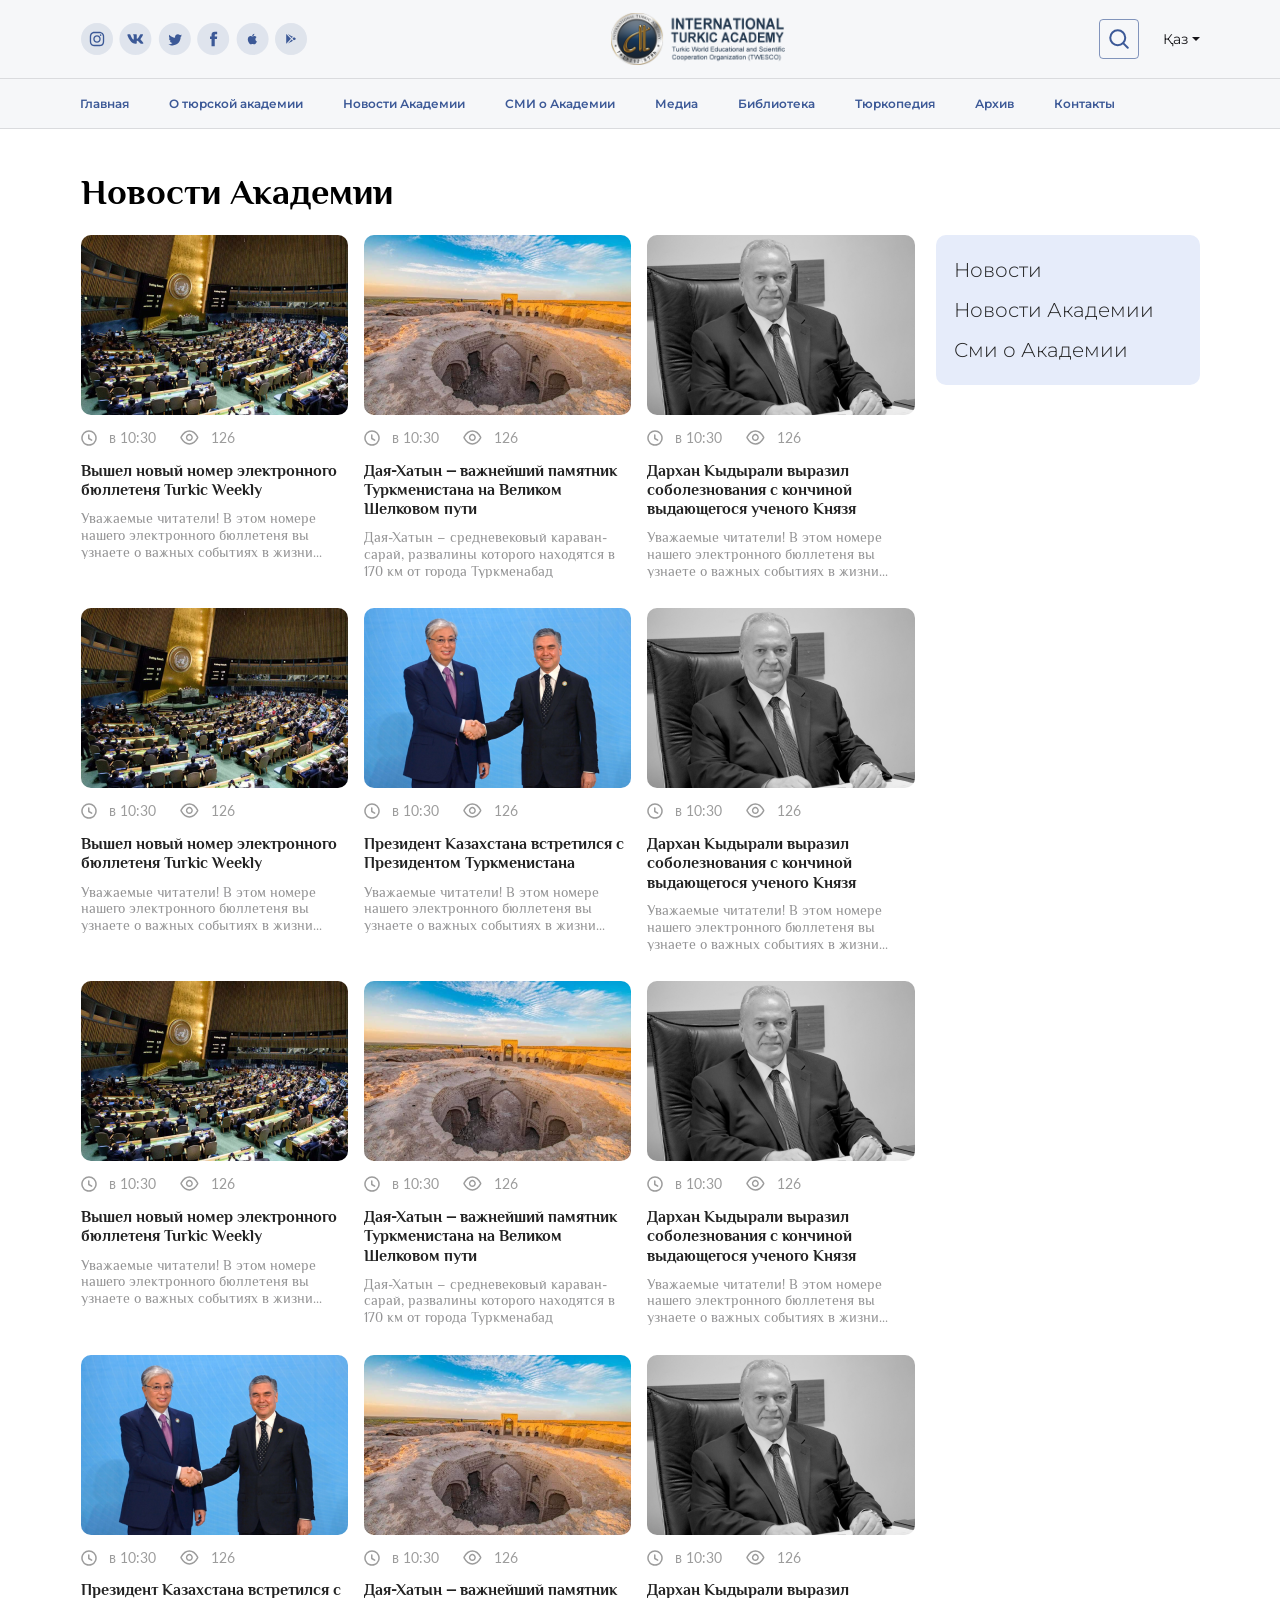
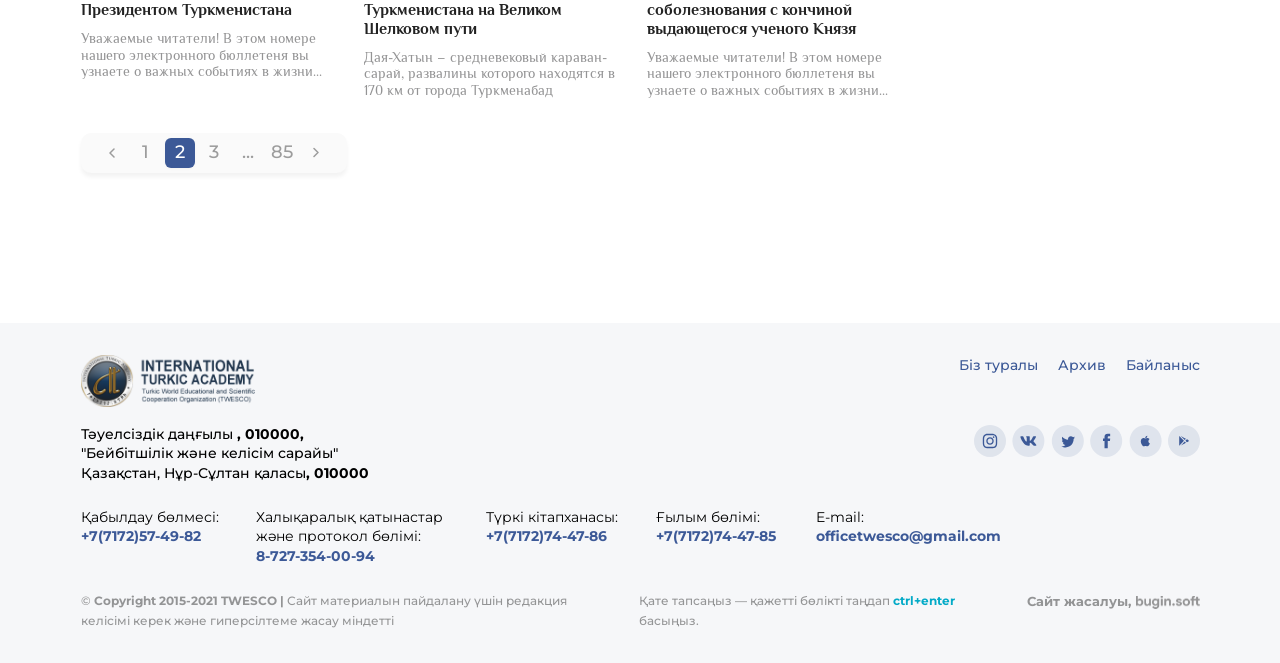
==== commit a3a4034c: "flip past" ====
--- a/academyNews.html
+++ b/academyNews.html
@@ -144,7 +144,9 @@
                     <a href="" class="header__link">Архив</a>
                   </li>
                   <li>
-                    <a href="" class="header__link">Контакты</a>
+                    <a href="contactsPage.html" class="header__link"
+                      >Контакты</a
+                    >
                   </li>
                 </ul>
                 <div class="adpt_search"></div>
--- a/css/style.css
+++ b/css/style.css
@@ -1 +1 @@
-@charset "UTF-8";@import url("https://fonts.googleapis.com/css2?family=Montserrat&family=Philosopher&display=swap");@import url("https://fonts.googleapis.com/css2?family=Lato&display=swap");@import url("https://fonts.googleapis.com/css2?family=Inter&display=swap");*{padding:0;margin:0;border:0}*,:after,:before{-moz-box-sizing:border-box;-webkit-box-sizing:border-box;box-sizing:border-box}:active,:focus{outline:none}a:active,a:focus{outline:none}aside,footer,header,nav{display:block}body,html{width:100%;font-size:100%;line-height:1;font-size:14px;-ms-text-size-adjust:100%;-moz-text-size-adjust:100%;-webkit-text-size-adjust:100%;font-family:"Montserrat", sans-serif}button,input,textarea{font-family:inherit}input::-ms-clear{display:none}button{cursor:pointer}button::-moz-focus-inner{padding:0;border:0}a,a:visited{text-decoration:none}a:hover{text-decoration:none}ul li{list-style:none}img{vertical-align:top}h1,h2,h3,h4,h5,h6{font-size:inherit;font-weight:400}:root{--blue:#3c5997}header{background:#f6f7f9;border-bottom:1px solid #1615191f}.header__container{margin:0px auto;padding:4px 0px}.header{position:fixed;width:100%;top:0;left:0;z-index:50}.header:before{content:"";position:absolute;top:0;left:0;width:100%;height:100%;background-color:#5e5373;z-index:2}.header__body{position:relative;display:-webkit-box;display:-ms-flexbox;display:flex;-webkit-box-pack:justify;-ms-flex-pack:justify;justify-content:space-between;-webkit-box-align:center;-ms-flex-align:center;align-items:center}.header__logo{-webkit-box-flex:0;-ms-flex:0 0 60px;flex:0 0 60px;border-radius:50%;overflow:hidden;position:relative;z-index:3}.header__logo img{max-width:100%;display:block}.header__burger{display:none}.header__menu{display:-webkit-box;display:-ms-flexbox;display:flex;-webkit-box-align:center;-ms-flex-align:center;align-items:center;z-index:4}@media (max-width:992px){.header__menu{-webkit-box-align:start;-ms-flex-align:start;align-items:flex-start;-webkit-box-orient:vertical;-webkit-box-direction:normal;-ms-flex-direction:column;flex-direction:column}}.header__list{display:-webkit-box;display:-ms-flexbox;display:flex;position:relative;-ms-flex-wrap:wrap;flex-wrap:wrap;z-index:2;margin:0px 0px 0px 0px;padding:0px 0px 0px 0px}.header__list li{list-style:none;margin:0px 0px 0px 0px;-webkit-transition:all ease 0.2s;-o-transition:all ease 0.2s;transition:all ease 0.2s}.header__list li:hover{color:#3c5997;background:#e6ecfa;border-radius:4px 4px 0px 0px}@media (max-width:992px){.header__list li:hover{background:unset!important}}.header__list li:hover .menu_drop{display:block}.header__link{display:block;color:#000000;text-decoration:none;font-family:"Montserrat", sans-serif;font-weight:600;font-size:12px;line-height:15px;color:#3c5997;-webkit-transition:all ease 0.3s;-o-transition:all ease 0.3s;transition:all ease 0.3s;white-space:nowrap;transition:all ease 0.3s;padding:13px 20px}.menu_drop{display:none;position:absolute;padding:16px 15px 4px 15px;background-color:#e6ecfa;border-radius:0px 4px 4px 4px;top:40px}.menu_drop ul{padding:0px 0px}.menu_drop ul li a{font-size:12px;line-height:15px;display:-webkit-box;display:-ms-flexbox;display:flex;-webkit-box-align:center;-ms-flex-align:center;align-items:center;color:#000000;-webkit-transition:all ease 0.3s;-o-transition:all ease 0.3s;transition:all ease 0.3s;padding:0px 40px 0px 0px;margin:0px 0px 15px 0px}.menu_drop ul li a:hover{color:#3c5997}@media (max-width:992px){body.lock{overflow:hidden}.header__body{height:unset}.header__container{padding:0px 0px}.header__logo{-webkit-box-flex:0;-ms-flex:0 0 40px;flex:0 0 40px}.header__burger{display:block;position:relative;width:30px;height:20px;z-index:3;margin:0px 0px 0px 15px}.header__burger span{position:absolute;background-color:#000000;position:absolute;left:0;width:100%;height:2px;top:9px;-webkit-transition:all 0.3s ease 0s;-o-transition:all 0.3s ease 0s;transition:all 0.3s ease 0s}.header__burger:after,.header__burger:before{content:"";background-color:#000000;position:absolute;width:100%;height:2px;left:0;-webkit-transition:all 0.3s ease 0s;-o-transition:all 0.3s ease 0s;transition:all 0.3s ease 0s}.header__burger:before{top:0}.header__burger:after{bottom:0}.header__burger.active span{-webkit-transform:scale(0);-ms-transform:scale(0);transform:scale(0)}.header__burger.active:before{-webkit-transform:rotate(45deg);-ms-transform:rotate(45deg);transform:rotate(45deg);top:9px}.header__burger.active:after{-webkit-transform:rotate(-45deg);-ms-transform:rotate(-45deg);transform:rotate(-45deg);bottom:9px}.header__menu{position:fixed;top:-100%;left:0;width:100%;height:100%;overflow:auto;-webkit-transition:all 0.3s ease 0s;-o-transition:all 0.3s ease 0s;transition:all 0.3s ease 0s;background-color:#f6f7f9;padding:80px 10px 20px 10px}.header__menu.active{top:0}.header__list{display:block}.header__link{font-size:16px;padding:5px 10px 9px 0px}.main_social{display:none}.headerUp{border-bottom:unset!important}.search_icon{margin:0px 0px 0px 0px!important}.search_input{display:block!important}}.headerUp{padding:13px 0px;border-bottom:1px solid #1615191f;position:relative;z-index:5;background:#f6f7f9}@media (max-width:992px){.headerUp{padding:7px 0px}}.search_lang{display:-webkit-box;display:-ms-flexbox;display:flex;-webkit-box-align:center;-ms-flex-align:center;align-items:center}.search{display:-webkit-box;display:-ms-flexbox;display:flex;-webkit-box-align:center;-ms-flex-align:center;align-items:center;margin:0px 24px 0px 0px;position:relative}.search_icon{border:1px solid #3c59979f;-webkit-box-sizing:border-box;box-sizing:border-box;border-radius:4px;display:-webkit-box;display:-ms-flexbox;display:flex;-webkit-box-align:center;-ms-flex-align:center;align-items:center;-webkit-box-pack:center;-ms-flex-pack:center;justify-content:center;width:40px;height:40px;cursor:pointer;margin:0px 0px 0px 5px;-webkit-transition:all ease 0.3s;-o-transition:all ease 0.3s;transition:all ease 0.3s}.search_icon:hover{border:1px solid var(--blue)}.search_input{display:none;height:40px;border:1px solid var(--blue);padding:0px 7px;border-radius:3px;position:absolute;right:50px}.search_input.active{display:block}@media (max-width:992px){.search_input{right:unset;left:50px}}.dropdown-toggle{background-color:unset!important;font-size:14px;line-height:17px;display:-webkit-box;display:-ms-flexbox;display:flex;-webkit-box-align:center;-ms-flex-align:center;align-items:center;color:#161519}.social{display:-webkit-box;display:-ms-flexbox;display:flex;-webkit-box-align:center;-ms-flex-align:center;align-items:center}.social_item{margin:0px 6px 0px 0px;-webkit-transition:all ease 0.3s;-o-transition:all ease 0.3s;transition:all ease 0.3s;display:block}.social_item:hover{-webkit-transform:translateY(-4px);-ms-transform:translateY(-4px);transform:translateY(-4px)}.logo img{margin:0px 10px 0px 0px;max-width:100%;min-width:139px}.adpt_social{margin:15px 0px 0px 0px}.adpt_search{margin:15px 0px 0px 0px}main{padding:0px 0px 60px 0px}@media (max-width:768px){main{padding:0px 0px 40px 0px}}.mainSection{background:url("../img/background_img.png") no-repeat;background-position:left}.main_news{position:relative;display:-webkit-box;display:-ms-flexbox;display:flex;-webkit-box-align:end;-ms-flex-align:end;align-items:flex-end;border-radius:4px;overflow:hidden}.main_news_img{position:relative;width:100%}.main_news_img .main_img{width:100%}.main_news_img:after{content:"";position:absolute;left:0;top:0;width:100%;height:100%;background-color:rgba(0, 0, 0, 0.116)}.main_title,h1{font-family:"Philosopher", sans-serif;font-weight:bold;font-size:44px;line-height:49px;color:#ffffff}@media (max-width:768px){.main_title,h1{font-size:34px;line-height:110%}}@media (max-width:465px){.main_title,h1{font-size:22px}}.main_title{-webkit-transition:all ease 0.3s;-o-transition:all ease 0.3s;transition:all ease 0.3s}.main_title:hover{color:#e4e4e4}.main_news_content{display:-webkit-box;display:-ms-flexbox;display:flex;-webkit-box-orient:vertical;-webkit-box-direction:normal;-ms-flex-direction:column;flex-direction:column;position:absolute;left:0;bottom:0;width:100%;padding:0px 40px 40px 40px}@media (max-width:768px){.main_news_content{padding:0px 20px 20px 20px}}.theme_block{display:-webkit-box;display:-ms-flexbox;display:flex;margin:0px 0px 24px 0px}@media (max-width:465px){.theme_block{margin:0px 0px 14px 0px}}.theme_block a{display:block;width:-webkit-fit-content;width:-moz-fit-content;width:fit-content;background:#ffffff;border-radius:3px;padding:4px 9px;font-size:12px;line-height:15px;color:#3c5997;margin:0px 8px 0px 0px;-webkit-transition:all ease 0.3s;-o-transition:all ease 0.3s;transition:all ease 0.3s}.theme_block a:hover{-webkit-transform:translateY(-4px);-ms-transform:translateY(-4px);transform:translateY(-4px)}.read_more{display:-webkit-box;display:-ms-flexbox;display:flex;-webkit-box-align:center;-ms-flex-align:center;align-items:center;font-size:14px;line-height:17px;color:#ffffff;width:-webkit-fit-content;width:-moz-fit-content;width:fit-content}.read_more:hover{color:#ffffff}.read_more:hover .read_more_img{-webkit-transform:translateX(4px);-ms-transform:translateX(4px);transform:translateX(4px)}.read_more img{margin:0px 8px 0px 0px}.read_more_img{-webkit-transition:all ease 0.3s;-o-transition:all ease 0.3s;transition:all ease 0.3s}.slick-slider{min-width:0}.slick-list{overflow:hidden;margin:0 -7px}.slick-track{display:-webkit-box;display:-ms-flexbox;display:flex}.slider{position:relative}@media (max-width:767px){.slider{padding:0px 0px}}.slider .slick-arrow{position:absolute;top:50%;margin:-30px 0px 0px 0px;z-index:10;font-size:0;width:30px;height:60px;outline:none;cursor:pointer}.slider .slick-arrow.slick-prev{left:0;background:url("../img/sl-arrow_l.svg") 0 0/100% no-repeat}.slider .slick-arrow.slick-next{right:0;background:url("../img/sl-arrow_r.svg") 0 0/100% no-repeat}.slider .slick-arrow.slick-disabled{opacity:0.2}.slider__item{padding:0px 0px;outline:none;margin:0px 7px}.slider__item img{max-width:100%}.slider .slick-dots{display:-webkit-box;display:-ms-flexbox;display:flex;-webkit-box-align:center;-ms-flex-align:center;align-items:center;-webkit-box-pack:center;-ms-flex-pack:center;justify-content:center}.slider .slick-dots li{list-style:none;margin:0px 10px}.slider .slick-dots button{font-size:0;width:10px;height:10px;background-color:#fff;border-radius:50%}.slider .slick-dots li.slick-active button{background-color:transparent;border:1px solid #fff}.slider_news_img{display:block;width:100%;max-width:190px;max-height:120px;border-radius:4px;overflow:hidden;position:relative}@media (max-width:450px){.slider_news_img{max-width:200px}}.slider_news_img:hover:after{background-color:rgba(0, 0, 0, 0)}.slider_news_img img{width:100%;height:100%;max-width:190px;max-height:120px;-o-object-fit:cover;object-fit:cover}@media (max-width:450px){.slider_news_img img{max-width:200px}}.slider_news_img:after{content:"";position:absolute;left:0;top:0;width:100%;height:100%;background-color:rgba(0, 0, 0, 0.116);-webkit-transition:all ease 0.3s;-o-transition:all ease 0.3s;transition:all ease 0.3s}.subtitle{font-family:"Philosopher", sans-serif;font-weight:bold;font-size:24px;line-height:100%;color:#161519}@media (max-width:1200px){.subtitle{font-size:21px}}.ornament_img{margin:0px 8px 0px 0px}@media (max-width:1200px){.ornament_img{margin:0px 5px 0px 0px}}.imgSection{margin:80px 0px 0px 0px}@media (max-width:1200px){.imgSection{margin:50px 0px 0px 0px}}@media (max-width:768px){.imgSection{margin:25px 0px 0px 0px}}.imgSection_block{display:-ms-grid;display:grid;-ms-grid-columns:1fr 1fr 1fr;grid-template-columns:1fr 1fr 1fr;-webkit-column-gap:16px;column-gap:16px;margin:40px 0px 0px 0px}@media (max-width:1200px){.imgSection_block{margin:25px 0px 0px 0px}}@media (max-width:768px){.imgSection_block{margin:15px 0px 0px 0px;-webkit-column-gap:8px;column-gap:8px}}.imgSection_block a{display:block;position:relative;max-height:328px;overflow:hidden;border-radius:2px;width:100%}.imgSection_block a:after{content:"";position:absolute;left:0;top:0;width:100%;height:100%;background-color:rgba(0, 0, 0, 0.116);-webkit-transition:all ease 0.3s;-o-transition:all ease 0.3s;transition:all ease 0.3s}.imgSection_block a:hover:after{background-color:rgba(0, 0, 0, 0)}.imgSection_block a img{width:100%;max-width:100%;max-height:382px;-o-object-fit:cover;object-fit:cover}.president_aside_block{display:block;position:relative;padding:49px 40px 31px 40px}.president_back{position:absolute;left:0;top:0;width:100%;height:100%;z-index:-1;-o-object-fit:fill;object-fit:fill}.president_aside_item{display:-webkit-box;display:-ms-flexbox;display:flex;-webkit-box-orient:vertical;-webkit-box-direction:normal;-ms-flex-direction:column;flex-direction:column;-webkit-box-align:center;-ms-flex-align:center;align-items:center}.speciality{font-weight:500;font-size:16px;line-height:20px;color:#ffffff;opacity:0.6;margin:0px 0px 16px 0px}.president_img{max-width:120px;max-height:120px;margin:0px 0px 8px 0px}.president_name{font-family:"Philosopher", sans-serif;font-weight:bold;font-size:24px;line-height:27px;text-align:center;color:#ffffff}.president_text{font-weight:500;font-size:14px;line-height:150%;text-align:center;color:#ffffff}.subtitle.bb{border-bottom:1px solid #1615192d;padding:0px 0px 16px 0px}.magaz_img{overflow:hidden;display:block;border-radius:10px}.magaz_img img{-o-object-fit:contain;object-fit:contain;width:100%;height:100%;max-height:448px}.second_aside_block{margin:27px 0px 0px 0px;width:100%}@media (max-width:992px){.second_aside_block{margin:40px 0px 5px 0px}}.section2{margin:70px 0px 70px 0px}@media (max-width:992px){.section2{margin:40px 0px 40px 0px}}@media (max-width:768px){.section2{margin:25px 0px 30px 0px}}.video_slider{margin:0px 0px 50px 0px}@media (max-width:768px){.video_slider{margin:0px 0px 30px 0px}}.video_slider .slick-next:before{content:url("../img/icon/arrLeft.svg")}.video_slider .slick-prev:before{content:url("../img/icon/arrRight.svg")}.video_slider .slick-next,.video_slider .slick-prev{background:unset}.video_slider .slick-prev{top:auto;bottom:58%;left:-63px;z-index:1}@media (max-width:1200px){.video_slider .slick-prev{left:-30px}}@media (max-width:768px){.video_slider .slick-prev{left:0px}}.video_slider .slick-next{top:auto;bottom:58%;right:-63px;z-index:1;left:unset}@media (max-width:1200px){.video_slider .slick-next{right:-30px}}@media (max-width:768px){.video_slider .slick-next{right:0px}}@-webkit-keyframes modal-video{0%{opacity:0}to{opacity:1}}@keyframes modal-video{0%{opacity:0}to{opacity:1}}@-webkit-keyframes modal-video-inner{0%{-webkit-transform:translate(0, 100px);transform:translate(0, 100px)}to{-webkit-transform:translate(0, 0);transform:translate(0, 0)}}@keyframes modal-video-inner{0%{-webkit-transform:translate(0, 100px);transform:translate(0, 100px)}to{-webkit-transform:translate(0, 0);transform:translate(0, 0)}}.modal-video{position:fixed;top:0;left:0;width:100%;height:100%;background-color:rgba(0, 0, 0, 0.5);z-index:1000000;cursor:pointer;opacity:1;-webkit-animation-timing-function:ease-out;animation-timing-function:ease-out;-webkit-animation-duration:0.3s;animation-duration:0.3s;-webkit-animation-name:modal-video;animation-name:modal-video;-webkit-transition:opacity 0.3s ease-out;-moz-transition:opacity 0.3s ease-out;-ms-transition:opacity 0.3s ease-out;-o-transition:opacity 0.3s ease-out;transition:opacity 0.3s ease-out}.modal-video-close{opacity:0}.modal-video-close .modal-video-movie-wrap{-webkit-transform:translate(0, 100px);-moz-transform:translate(0, 100px);-ms-transform:translate(0, 100px);-o-transform:translate(0, 100px);transform:translate(0, 100px)}.modal-video-body{max-width:940px;width:100%;height:100%;margin:0 auto;display:table}.modal-video-inner{display:table-cell;vertical-align:middle;width:100%;height:100%}.modal-video-movie-wrap{width:100%;height:0;position:relative;padding-bottom:56.25%;background-color:#333;-webkit-animation-timing-function:ease-out;animation-timing-function:ease-out;-webkit-animation-duration:0.3s;animation-duration:0.3s;-webkit-animation-name:modal-video-inner;animation-name:modal-video-inner;-webkit-transform:translate(0, 0);-moz-transform:translate(0, 0);-ms-transform:translate(0, 0);-o-transform:translate(0, 0);transform:translate(0, 0);-webkit-transition:-webkit-transform 0.3s ease-out;-moz-transition:-moz-transform 0.3s ease-out;-ms-transition:-ms-transform 0.3s ease-out;-o-transition:-o-transform 0.3s ease-out;transition:-webkit-transform 0.3s ease-out;-o-transition:transform 0.3s ease-out;transition:transform 0.3s ease-out;transition:transform 0.3s ease-out, -webkit-transform 0.3s ease-out}.modal-video-movie-wrap iframe{position:absolute;top:0;left:0;width:100%;height:100%}.modal-video-close-btn{position:absolute;z-index:2;top:-35px;right:-35px;display:inline-block;width:35px;height:35px;overflow:hidden;border:none;background:transparent}.modal-video-close-btn:before{-webkit-transform:rotate(45deg);-ms-transform:rotate(45deg);transform:rotate(45deg)}.modal-video-close-btn:after{-webkit-transform:rotate(-45deg);-ms-transform:rotate(-45deg);transform:rotate(-45deg)}.modal-video-close-btn:after,.modal-video-close-btn:before{content:"";position:absolute;height:2px;width:100%;top:50%;left:0;margin-top:-1px;background:#fff;border-radius:5px;margin-top:-6px}.js-video-button{cursor:pointer;position:relative}.play_icon{position:absolute;width:100%;height:100%;left:0;top:0;display:-webkit-box;display:-ms-flexbox;display:flex;-webkit-box-align:center;-ms-flex-align:center;align-items:center;-webkit-box-pack:center;-ms-flex-pack:center;justify-content:center}.play_icon:hover img{-webkit-transform:scale(1.1);-ms-transform:scale(1.1);transform:scale(1.1)}.play_icon img{width:56px;height:56px;-webkit-transition:all ease 0.3s;-o-transition:all ease 0.3s;transition:all ease 0.3s}.little_modal_video{margin:45px 0px 0px 0px}@media (max-width:992px){.little_modal_video{margin:15px 0px 15px 0px}}.little_video_item{margin:0px 0px 8px 0px}.little_video_item .title{font-family:"Philosopher", sans-serif;font-size:14px;line-height:120%;color:#000000;margin:0px 25px 0px 0px}.little_video_item .time{font-family:"Philosopher", sans-serif;font-size:14px;line-height:120%;color:#000000;margin:0px 0px}.little_video_item:hover .little_play img{-webkit-transform:scale(1.2);-ms-transform:scale(1.2);transform:scale(1.2)}.little_video_item .text{display:-webkit-box;display:-ms-flexbox;display:flex;-webkit-box-align:center;-ms-flex-align:center;align-items:center;border-bottom:1px solid #e5e5e5;padding:7px 0px;margin:0px 0px 0px 12px}.img_play_block{position:relative;overflow:hidden;border-radius:50%;max-width:40px;min-width:40px;max-height:40px;min-height:40px}.img_play_block .img_play{max-width:40px;min-width:40px;max-height:40px;min-height:40px}.img_play_block .little_play{position:absolute;width:100%;height:100%;left:0;top:0;display:-webkit-box;display:-ms-flexbox;display:flex;-webkit-box-align:center;-ms-flex-align:center;align-items:center;-webkit-box-pack:center;-ms-flex-pack:center;justify-content:center}.img_play_block .little_play img{-webkit-transition:all ease 0.3s;-o-transition:all ease 0.3s;transition:all ease 0.3s;max-width:11px;max-height:14px}.main_modal_video{border-radius:8px;overflow:hidden;min-width:168px}.video_img{width:100%;height:100%;max-height:220px;-o-object-fit:cover;object-fit:cover}.section2_main_block{display:block;position:relative;overflow:hidden;border-radius:2px;max-height:455px}.section2_main_block:hover img{-webkit-transform:scale(1.1);-ms-transform:scale(1.1);transform:scale(1.1)}.section2_main_block img{width:100%;-webkit-transition:all ease 0.3s;-o-transition:all ease 0.3s;transition:all ease 0.3s}.section2_main_block .text{position:absolute;left:0;bottom:0;width:100%;display:-webkit-box;display:-ms-flexbox;display:flex;-webkit-box-orient:vertical;-webkit-box-direction:normal;-ms-flex-direction:column;flex-direction:column;-webkit-box-align:center;-ms-flex-align:center;align-items:center;padding:0px 40px 40px 40px}.section2_main_block .text .mini_label{font-weight:500;font-size:12px;line-height:15px;color:#ffffff;margin:0px 0px 12px 0px;text-align:center}.section2_main_block .text .title{font-family:"Philosopher", sans-serif;font-style:normal;font-weight:bold;font-size:20px;line-height:120%;text-align:center;color:#ffffff}.video_list_item{margin:0px 0px 16px 0px}.video_list_item .video_list_img{border-radius:50%;overflow:hidden;min-width:72px;min-height:72px;max-width:72px;max-height:72px}.video_list_item .video_list_img img{-o-object-fit:cover;object-fit:cover;min-width:72px;min-height:72px;max-width:72px;max-height:72px}.video_list_item .label{font-weight:500;font-size:12px;line-height:15px;color:#161519;opacity:0.6;margin:0px 0px 4px 0px}.video_list_item .title{font-family:"Philosopher", sans-serif;font-weight:bold;font-size:14px;line-height:120%;color:#161519;overflow:hidden;max-height:32px}.video_list{-webkit-column-gap:15px;column-gap:15px}@media (max-width:992px){.video_list{display:-ms-grid;display:grid;-ms-grid-columns:1fr 1fr;grid-template-columns:1fr 1fr}}@media (max-width:420px){.video_list{-ms-grid-columns:1fr;grid-template-columns:1fr}}.title_tabs{display:-webkit-box;display:-ms-flexbox;display:flex;-webkit-box-orient:vertical;-webkit-box-direction:normal;-ms-flex-direction:column;flex-direction:column;margin:0px 0px 40px 0px}@media (max-width:992px){.title_tabs{margin:0px 0px 20px 0px}}.nav-tabs{-webkit-box-pack:end;-ms-flex-pack:end;justify-content:flex-end}@media (max-width:992px){.nav-tabs{-webkit-box-pack:start;-ms-flex-pack:start;justify-content:flex-start}}.nav-tabs .nav-link{font-weight:500;font-size:20px;line-height:120%;color:#161519;opacity:0.6;padding:0px 0px 16px 0px;margin:0px 0px 0px 20px;-webkit-transition:all ease 0.3s;-o-transition:all ease 0.3s;transition:all ease 0.3s}@media (max-width:992px){.nav-tabs .nav-link{padding:0px 0px 5px 0px;margin:0px 20px 8px 0px}}.nav-tabs .nav-link:active{border:none}.nav-tabs .nav-link:focus{border:none}.nav-tabs .nav-link:hover{border:none;opacity:1;border-bottom:2px solid #296eff}.nav-tabs .nav-link.active{border-bottom:2px solid #296eff;border-top:none;border-left:none;border-right:none;opacity:1}.tabs_news{display:-ms-grid;display:grid;-ms-grid-columns:1fr 1fr 1fr 1fr;grid-template-columns:1fr 1fr 1fr 1fr;-webkit-column-gap:15px;column-gap:15px;row-gap:20px}@media (max-width:992px){.tabs_news{-ms-grid-columns:1fr 1fr;grid-template-columns:1fr 1fr}}@media (max-width:455px){.tabs_news{-ms-grid-columns:1fr;grid-template-columns:1fr}}.news_item{display:-webkit-box;display:-ms-flexbox;display:flex;-webkit-box-orient:vertical;-webkit-box-direction:normal;-ms-flex-direction:column;flex-direction:column}.news_item img{border-radius:2px;width:100%;max-width:350px;max-height:220px;min-height:220px;-o-object-fit:cover;object-fit:cover}@media (max-width:768px){.news_item img{max-height:190px;min-height:190px}}@media (max-width:455px){.news_item img{max-width:unset!important;min-height:150px;max-height:190px}}.news_item .news_item_label{font-size:12px;line-height:15px;color:#161519;opacity:0.6;margin:12px 0px 8px 0px}.news_item .news_item_text{font-family:"Philosopher", sans-serif;font-weight:bold;font-size:16px;line-height:120%;color:#161519;overflow:hidden;max-height:37.5px}.section3{margin:0px 0px 80px 0px}@media (max-width:992px){.section3{margin:0px 0px 50px 0px}}.section4{background:url("../img/background4.png") no-repeat;background-size:cover;position:relative;padding:127px 0px;overflow:hidden;margin:0px 0px 80px 0px}@media (max-width:768px){.section4{padding:50px 0px;margin:0px 0px 30px 0px}}.section4 .ornament_img{position:absolute;left:0;bottom:0;width:100%;height:100%;z-index:1;pointer-events:none}.cards_block{display:-ms-grid;display:grid;-ms-grid-columns:1fr 1fr 1fr;grid-template-columns:1fr 1fr 1fr;-webkit-column-gap:16px;column-gap:16px;row-gap:16px}@media (max-width:768px){.cards_block{-ms-grid-columns:1fr 1fr;grid-template-columns:1fr 1fr}}@media (max-width:425px){.cards_block{-ms-grid-columns:1fr;grid-template-columns:1fr;justify-items:center}}.cards_item{position:relative;display:block;border:1px solid rgba(255, 255, 255, 0.4);-webkit-box-sizing:border-box;box-sizing:border-box;-webkit-filter:drop-shadow(0px 0px 24px rgba(0, 0, 0, 0.08));filter:drop-shadow(0px 0px 24px rgba(0, 0, 0, 0.08));border-radius:16px;max-width:227px;overflow:hidden;position:relative;z-index:3}@media (max-width:768px){.cards_item{max-height:270px}}@media (max-width:425px){.cards_item{max-width:unset;width:100%}}.cards_item:after{content:"";position:absolute;left:0;top:0;width:100%;height:100%;background-color:rgba(0, 0, 0, 0.089)}.cards_item img{-webkit-transition:all ease 0.3s;-o-transition:all ease 0.3s;transition:all ease 0.3s}@media (max-width:425px){.cards_item img{width:100%}}.cards_item:hover img{-webkit-transform:scale(1.1);-ms-transform:scale(1.1);transform:scale(1.1)}.cards_text{position:absolute;left:0;bottom:0;width:100%;font-family:"Philosopher", sans-serif;font-weight:bold;font-size:24px;line-height:120%;display:-webkit-box;display:-ms-flexbox;display:flex;-webkit-box-align:end;-ms-flex-align:end;align-items:flex-end;color:#ffffff;padding:0px 24px 24px 24px}.main_title.font-48{font-size:48px}@media (max-width:768px){.main_title.font-48{font-size:35px!important}}.book_item{margin:0px 0px;overflow:hidden;border-radius:4px}.book_item img{max-width:100%}.books_block{display:-ms-grid;display:grid;-ms-grid-columns:1fr 1fr 1fr 1fr;grid-template-columns:1fr 1fr 1fr 1fr;-webkit-column-gap:16px;column-gap:16px;row-gap:16px;margin:24px 0px 80px 0px}@media (max-width:992px){.books_block{margin:14px 0px 40px 0px}}@media (max-width:768px){.books_block{-ms-grid-columns:1fr 1fr;grid-template-columns:1fr 1fr}}@media (max-width:380px){.books_block{-ms-grid-columns:1fr;grid-template-columns:1fr;justify-items:center}}.section6{margin:0px 0px 80px 0px}@media (max-width:992px){.section6{margin:0px 0px 40px 0px}}.section6 .slick-slider{min-width:0}.section6 .slick-list{overflow:hidden}.section6 .slick-track{display:-webkit-box;display:-ms-flexbox;display:flex}.section6 .slider2{position:relative}@media (max-width:767px){.section6 .slider2{padding:0px 0px}}.section6 .slider2 .slick-arrow{position:absolute;top:50%;margin:-30px 0px 0px 0px;z-index:10;font-size:0;width:30px;height:60px;outline:none;cursor:pointer}.section6 .slider2 .slick-arrow.slick-prev{left:0;background:url("../img/sl-arrow_l.svg") 0 0/100% no-repeat}.section6 .slider2 .slick-arrow.slick-next{right:0;background:url("../img/sl-arrow_r.svg") 0 0/100% no-repeat}.section6 .slider2 .slick-arrow.slick-disabled{opacity:0.2}.section6 .slider__item{padding:0px 15px;outline:none}.section6 .slider__item img{max-width:100%}.section6 .slider2 .slick-dots{display:-webkit-box;display:-ms-flexbox;display:flex;-webkit-box-align:center;-ms-flex-align:center;align-items:center;-webkit-box-pack:center;-ms-flex-pack:center;justify-content:center;margin:50px 0px 0px 0px}@media (max-width:768px){.section6 .slider2 .slick-dots{margin:25px 0px 0px 0px}}.section6 .slider2 .slick-dots li{list-style:none;margin:0px 15px}@media (max-width:768px){.section6 .slider2 .slick-dots li{margin:0px 7px}}.section6 .slider2 .slick-dots button{font-size:0;width:40px;height:2px;background-color:#f3f3f3;-webkit-transition:all ease 0.2s;-o-transition:all ease 0.2s;transition:all ease 0.2s}.section6 .slider2 .slick-dots button:hover{background-color:var(--blue)}.section6 .slider2 .slick-dots li.slick-active button{background-color:transparent;background-color:var(--blue)}footer{padding:32px 0px;background:#f6f7f9}@media (max-width:768px){footer{padding:32px 0px 15px 0px}}.social1{display:-webkit-box;display:-ms-flexbox;display:flex;-webkit-box-align:center;-ms-flex-align:center;align-items:center;-webkit-box-pack:end;-ms-flex-pack:end;justify-content:flex-end}.social_item1{margin:0px 0px 0px 6px;-webkit-transition:all ease 0.2s;-o-transition:all ease 0.2s;transition:all ease 0.2s;display:block}.social_item1:hover{-webkit-transform:translateY(-4px);-ms-transform:translateY(-4px);transform:translateY(-4px)}@media (max-width:768px){.social_item1{margin:0px 3px 0px 3px}}.footer_up{display:-webkit-box;display:-ms-flexbox;display:flex;-webkit-box-pack:justify;-ms-flex-pack:justify;justify-content:space-between;margin:0px 0px 10px 0px}@media (max-width:768px){.footer_up{-webkit-box-orient:vertical;-webkit-box-direction:normal;-ms-flex-direction:column;flex-direction:column;-webkit-box-pack:center;-ms-flex-pack:center;justify-content:center;-webkit-box-align:center;-ms-flex-align:center;align-items:center}}.footer_up .left a{display:block;margin:0px 0px 18px 0px}@media (max-width:768px){.footer_up .left a{text-align:center}}.footer_up .left .text{font-weight:500;font-size:14px;line-height:140%;color:#000000}@media (max-width:768px){.footer_up .left .text{text-align:center}}.footer_up .left .text span{font-weight:bold}.footer_up .right .footer_menu{margin:0px 0px 50px 0px;display:-webkit-box;display:-ms-flexbox;display:flex;-ms-flex-wrap:wrap;flex-wrap:wrap}@media (max-width:768px){.footer_up .right .footer_menu{margin:0px 0px 30px 0px}}.footer_up .right .footer_menu a{display:block;font-weight:500;font-size:14px;line-height:20px;color:#3c5997;margin:0px 0px 0px 20px;-webkit-transition:all ease 0.3s;-o-transition:all ease 0.3s;transition:all ease 0.3s}.footer_up .right .footer_menu a:hover{-webkit-transform:translateY(-4px);-ms-transform:translateY(-4px);transform:translateY(-4px)}@media (max-width:768px){.footer_up .right .footer_menu a{margin:0px 10px 0px 10px}}.footer_middle{margin:0px 0px 25px 0px}@media (max-width:768px){.footer_middle{margin:20px 0px 20px 0px}}.footer_middle ul{display:-ms-grid;display:grid;-ms-grid-columns:145px 200px 140px 130px 185px;grid-template-columns:145px 200px 140px 130px 185px;-webkit-column-gap:30px;column-gap:30px;row-gap:15px;margin:0px 0px 0px 0px;padding:0px 0px 0px 0px}@media (max-width:1200px){.footer_middle ul{-ms-grid-columns:1fr 1fr 1fr;grid-template-columns:1fr 1fr 1fr}}@media (max-width:768px){.footer_middle ul{-ms-grid-columns:1fr;grid-template-columns:1fr;justify-items:center}}.footer_middle ul li{font-size:14px;line-height:140%;color:#000000;max-width:230px}@media (max-width:768px){.footer_middle ul li{padding:0px 0px 0px 0px;text-align:center}}.footer_middle ul li a{color:var(--blue);font-weight:bold}.footer_middle ul li p{margin:0px 0px 0px 0px}.footer_down{display:-webkit-box;display:-ms-flexbox;display:flex;-webkit-box-pack:justify;-ms-flex-pack:justify;justify-content:space-between}@media (max-width:768px){.footer_down{-webkit-box-orient:vertical;-webkit-box-direction:normal;-ms-flex-direction:column;flex-direction:column;-webkit-box-align:center;-ms-flex-align:center;align-items:center;text-align:center}}.footer_down_item{font-weight:500;font-size:12px;line-height:20px;color:rgba(0, 0, 0, 0.4);margin:0px 0px 0px 0px}@media (max-width:768px){.footer_down_item{margin:0px 0px 10px 0px}}.footer_down_item:nth-child(2){margin:0px 30px}@media (max-width:768px){.footer_down_item:nth-child(2){margin:0px 0px 10px 0px}}.footer_down_item span{font-weight:bold;color:rgba(0, 0, 0, 0.4)}.footer_down_item .blue{color:#03aac7}a.footer_down_item{font-weight:500;display:-webkit-box;display:-ms-flexbox;display:flex;-webkit-box-pack:end;-ms-flex-pack:end;justify-content:flex-end;font-size:13px;font-weight:bold;white-space:nowrap;color:rgba(0, 0, 0, 0.4)}a.footer_down_item span{margin:0px 0px 0px 5px;font-weight:bold}.single_news_title{font-family:"Philosopher", sans-serif;font-style:normal;font-weight:bold;font-size:36px;line-height:120%;display:-webkit-box;display:-ms-flexbox;display:flex;-webkit-box-align:center;-ms-flex-align:center;align-items:center;color:#000000}@media (max-width:768px){.single_news_title{font-size:30px}}.single_news_text{font-weight:300;font-size:20px;line-height:120%;color:#000000;margin:0px 0px 23px 0px;max-width:858px}@media (max-width:768px){.single_news_text{margin:0px 0px 13px 0px;font-size:17px}}.singlePage_img{margin:35px 0px 30px 0px;max-height:500px;overflow:hidden;border-radius:10px}.singlePage_img img{-o-object-fit:cover;object-fit:cover;max-width:100%;width:100%;height:100%}@media (max-width:768px){.singlePage_img{margin:20px 0px 20px 0px}}.single_news_subtitle{font-family:"Philosopher", sans-serif;font-size:28px;line-height:120%;color:#000000}.single_news_subtitle{margin:0px 0px 30px 0px}@media (max-width:768px){.single_news_subtitle{margin:0px 0px 15px 0px}}.aside_menu{background:#e6ecfa;border-radius:10px;padding:25px 18px;min-width:250px;width:100%}.aside_menu ul{padding:0px 0px 0px 0px;margin:0px 0px 0px 0px}.aside_menu ul li{margin:0px 0px 20px 0px}.aside_menu ul li a{font-weight:300;font-size:20px;line-height:100%;color:#222222;-webkit-transition:all ease 0.1s;-o-transition:all ease 0.1s;transition:all ease 0.1s}.aside_menu ul li a:hover{color:var(--blue)}.aside_menu ul li:last-child{margin:0px 0px 0px 0px}.academyNews_block{display:-ms-grid;display:grid;-ms-grid-columns:1fr 1fr 1fr;grid-template-columns:1fr 1fr 1fr;-webkit-column-gap:16px;column-gap:16px;row-gap:30px}@media (max-width:768px){.academyNews_block{-ms-grid-columns:1fr 1fr;grid-template-columns:1fr 1fr;row-gap:25px}}@media (max-width:425px){.academyNews_block{-ms-grid-columns:1fr;grid-template-columns:1fr}}.academyNews_item{display:-webkit-box;display:-ms-flexbox;display:flex;-webkit-box-orient:vertical;-webkit-box-direction:normal;-ms-flex-direction:column;flex-direction:column}.academyNews_item:hover .academyNews_img{-webkit-transform:scale(1.1);-ms-transform:scale(1.1);transform:scale(1.1)}.academyNews_item:hover .academyNews_title{color:var(--blue)}.academyNews_img_block{overflow:hidden;border-radius:10px;max-height:180px;margin:0px 0px 15px 0px}.academyNews_img{-webkit-transition:all ease 0.3s;-o-transition:all ease 0.3s;transition:all ease 0.3s;width:100%;height:100%;min-height:180px;-o-object-fit:cover;object-fit:cover;-o-object-position:center;object-position:center}@media (max-width:992px){.academyNews_img{min-height:150px;max-height:150px}}@media (max-width:425px){.academyNews_img{min-height:165px;max-height:165px}}.times{font-family:"Lato", sans-serif;font-size:14px;line-height:120%;color:#9c9c9c;white-space:nowrap}.times img{margin:0px 8px 0px 0px}.clock_text{margin:0px 20px 0px 0px}.academyNews_title{font-family:"Philosopher", sans-serif;font-weight:bold;font-size:16px;line-height:120%;color:#222222;margin:15px 0px 10px 0px;-webkit-transition:all ease 0.2s;-o-transition:all ease 0.2s;transition:all ease 0.2s;max-height:57.27px;overflow:hidden}@media (max-width:425px){.academyNews_title{margin:10px 0px 7px 0px}}.academyNews_text{font-family:"Philosopher", sans-serif;font-size:14px;line-height:120%;color:#949495;max-height:49.09px;overflow:hidden}.singlePage_img.noBorder{border-radius:unset!important;max-height:590px}.sharing_links{display:-webkit-box;display:-ms-flexbox;display:flex;-webkit-box-align:center;-ms-flex-align:center;align-items:center}@media (max-width:768px){.sharing_links{-webkit-box-orient:vertical;-webkit-box-direction:normal;-ms-flex-direction:column;flex-direction:column;-webkit-box-align:start;-ms-flex-align:start;align-items:flex-start}}.sharing_links div{display:-webkit-box;display:-ms-flexbox;display:flex}.sharing_links p{font-family:"Inter", sans-serif;margin:0px 0px 0px 0px;font-weight:500;font-size:18px;line-height:130%;color:#9c9c9c}@media (max-width:768px){.sharing_links p{margin:0px 0px 6px 0px}}.sharing_links a{display:block;margin:0px 3px 0px 12px;-webkit-transition:all ease 0.2s;-o-transition:all ease 0.2s;transition:all ease 0.2s}@media (max-width:768px){.sharing_links a{margin:0px 10px 3px 0px}}.sharing_links a:hover{-webkit-transform:translateY(-4px);-ms-transform:translateY(-4px);transform:translateY(-4px)}.sharing_links a img{max-width:32px;max-height:32px}.breadcrumb-item{white-space:normal;margin:0px 0px 4px 0px}.breadcrumb-item:last-child:after{display:none}.breadcrumb-item a{font-family:"Montserrat", sans-serif;font-weight:bold;font-size:14px;line-height:120%;color:#000000}.breadcrumb-item:after{content:url("../img/icons/arr_right.svg");padding:2px 10px 0px 10px}@media (max-width:768px){.breadcrumb{margin:0px 0px 20px 0px}}.booksPage .books_block{margin:30px 0px 30px 0px}@media (max-width:768px){.booksPage .books_block{margin:25px 0px 20px 0px}}.booksPage .book_item{background:#ffffff;-webkit-box-shadow:0px 10px 15px rgba(0, 0, 0, 0.05);box-shadow:0px 10px 15px rgba(0, 0, 0, 0.05);border-radius:10px}.booksPage .book_item img{width:100%;margin:0px 0px 30px 0px}.booksPage .book_item span{font-family:"Philosopher", sans-serif;font-size:20px;line-height:100%;color:#000000;padding:0px 15px 30px 15px;display:block}.load_more{display:-webkit-box;display:-ms-flexbox;display:flex;-webkit-box-align:center;-ms-flex-align:center;align-items:center;-webkit-box-pack:center;-ms-flex-pack:center;justify-content:center;padding:20px 30px;border-radius:30px;background:#ffffff;-webkit-box-shadow:0px 1px 2px rgba(0, 0, 0, 0.05), 0px 15px 30px rgba(0, 0, 0, 0.05);box-shadow:0px 1px 2px rgba(0, 0, 0, 0.05), 0px 15px 30px rgba(0, 0, 0, 0.05);width:-webkit-fit-content;width:-moz-fit-content;width:fit-content;cursor:pointer;-webkit-transition:all ease 0.3s;-o-transition:all ease 0.3s;transition:all ease 0.3s;margin:0px auto}.load_more:hover{-webkit-transform:translateY(-4px);-ms-transform:translateY(-4px);transform:translateY(-4px)}.load_more img{margin:0px 10px 0px 0px}.load_more p{margin:0px 0px 0px 0px;font-weight:normal;font-size:20px;line-height:100%;color:var(--blue)}@media (max-width:768px){.load_more{width:100%}}.book_item.NoBorder{background:#ffffff;-webkit-box-shadow:unset;box-shadow:unset}.book_item.NoBorder img{margin:0px 0px 0px 0px}.read_more{display:-webkit-box;display:-ms-flexbox;display:flex;-webkit-box-align:center;-ms-flex-align:center;align-items:center;font-family:"Philosopher", sans-serif;font-weight:normal;font-size:14px;line-height:130%;color:#002568;-webkit-transition:all ease 0.3s;-o-transition:all ease 0.3s;transition:all ease 0.3s}.read_more:hover{color:#002568}.read_more:hover img{-webkit-transform:translateX(4px);-ms-transform:translateX(4px);transform:translateX(4px)}.read_more img{-webkit-transition:all ease 0.3s;-o-transition:all ease 0.3s;transition:all ease 0.3s;margin:0px 0px 0px 10px}.singleBook_block img{max-width:100%}.about_us_page_block__tabs{display:-webkit-box;display:-ms-flexbox;display:flex;-webkit-box-align:center;-ms-flex-align:center;align-items:center;margin:35px 0px 80px 0px}@media (max-width:768px){.about_us_page_block__tabs{margin:25px 0px 40px 0px}}.about_us_page_block__tabs .about_us_page_block__tabs__center{display:-webkit-box;display:-ms-flexbox;display:flex;-webkit-box-align:center;-ms-flex-align:center;align-items:center;-webkit-box-pack:center;-ms-flex-pack:center;justify-content:center;background:#fafafa;-webkit-box-shadow:0px 4px 4px rgba(0, 0, 0, 0.05);box-shadow:0px 4px 4px rgba(0, 0, 0, 0.05);border-radius:10px;padding:5px 14px;-ms-flex-wrap:wrap;flex-wrap:wrap}@media (max-width:455px){.about_us_page_block__tabs .about_us_page_block__tabs__center{-ms-flex-pack:distribute;justify-content:space-around}}.about_us_page_block__tabs .about_us_page_block__tabs__center .about_us_page_block__tabs__center__item{display:-webkit-box;display:-ms-flexbox;display:flex;-webkit-box-align:center;-ms-flex-align:center;align-items:center;-webkit-box-pack:center;-ms-flex-pack:center;justify-content:center}.about_us_page_block__tabs .about_us_page_block__tabs__center .about_us_page_block__tabs__center__item .text{display:-webkit-box;display:-ms-flexbox;display:flex;-webkit-box-align:center;-ms-flex-align:center;align-items:center;-webkit-box-pack:center;-ms-flex-pack:center;justify-content:center;margin:0px 2px 0px 2px;width:30px;height:30px;-webkit-transition:all ease 0.3s;-o-transition:all ease 0.3s;transition:all ease 0.3s;font-weight:500;font-size:18px;line-height:120%;color:#9c9c9c;text-decoration:none}.about_us_page_block__tabs .about_us_page_block__tabs__center .about_us_page_block__tabs__center__item .text.active{background:var(--blue);-webkit-box-shadow:0px 1px 3px rgba(0, 0, 0, 0.03);box-shadow:0px 1px 3px rgba(0, 0, 0, 0.03);border-radius:6px;color:#ffffff}.about_us_page_block__tabs .about_us_page_block__tabs__center .about_us_page_block__tabs__center__item .text:hover{background:var(--blue);-webkit-box-shadow:0px 1px 3px rgba(0, 0, 0, 0.03);box-shadow:0px 1px 3px rgba(0, 0, 0, 0.03);border-radius:6px;color:#ffffff}.about_us_page_block__tabs__center__item.arr .text:hover{background:#dbdbdb!important}.about_us_page_block__tabs__center__item.arr .text.active{background:#dbdbdb!important}+@charset "UTF-8";@import url("https://fonts.googleapis.com/css2?family=Montserrat&family=Philosopher&display=swap");@import url("https://fonts.googleapis.com/css2?family=Lato&display=swap");@import url("https://fonts.googleapis.com/css2?family=Inter&display=swap");*{padding:0;margin:0;border:0}*,:after,:before{-moz-box-sizing:border-box;-webkit-box-sizing:border-box;box-sizing:border-box}:active,:focus{outline:none}a:active,a:focus{outline:none}aside,footer,header,nav{display:block}body,html{width:100%;font-size:100%;line-height:1;font-size:14px;-ms-text-size-adjust:100%;-moz-text-size-adjust:100%;-webkit-text-size-adjust:100%;font-family:"Montserrat", sans-serif}button,input,textarea{font-family:inherit}input::-ms-clear{display:none}button{cursor:pointer}button::-moz-focus-inner{padding:0;border:0}a,a:visited{text-decoration:none}a:hover{text-decoration:none}ul li{list-style:none}img{vertical-align:top}h1,h2,h3,h4,h5,h6{font-size:inherit;font-weight:400}:root{--blue:#3c5997}header{background:#f6f7f9;border-bottom:1px solid #1615191f}.header__container{margin:0px auto;padding:4px 0px}.header{position:fixed;width:100%;top:0;left:0;z-index:50}.header:before{content:"";position:absolute;top:0;left:0;width:100%;height:100%;background-color:#5e5373;z-index:2}.header__body{position:relative;display:-webkit-box;display:-ms-flexbox;display:flex;-webkit-box-pack:justify;-ms-flex-pack:justify;justify-content:space-between;-webkit-box-align:center;-ms-flex-align:center;align-items:center}.header__logo{-webkit-box-flex:0;-ms-flex:0 0 60px;flex:0 0 60px;border-radius:50%;overflow:hidden;position:relative;z-index:3}.header__logo img{max-width:100%;display:block}.header__burger{display:none}.header__menu{display:-webkit-box;display:-ms-flexbox;display:flex;-webkit-box-align:center;-ms-flex-align:center;align-items:center;z-index:4}@media (max-width:992px){.header__menu{-webkit-box-align:start;-ms-flex-align:start;align-items:flex-start;-webkit-box-orient:vertical;-webkit-box-direction:normal;-ms-flex-direction:column;flex-direction:column}}.header__list{display:-webkit-box;display:-ms-flexbox;display:flex;position:relative;-ms-flex-wrap:wrap;flex-wrap:wrap;z-index:2;margin:0px 0px 0px 0px;padding:0px 0px 0px 0px}.header__list li{list-style:none;margin:0px 0px 0px 0px;-webkit-transition:all ease 0.2s;-o-transition:all ease 0.2s;transition:all ease 0.2s}.header__list li:hover{color:#3c5997;background:#e6ecfa;border-radius:4px 4px 0px 0px}@media (max-width:992px){.header__list li:hover{background:unset!important}}.header__list li:hover .menu_drop{display:block}.header__link{display:block;color:#000000;text-decoration:none;font-family:"Montserrat", sans-serif;font-weight:600;font-size:12px;line-height:15px;color:#3c5997;-webkit-transition:all ease 0.3s;-o-transition:all ease 0.3s;transition:all ease 0.3s;white-space:nowrap;transition:all ease 0.3s;padding:13px 20px}.menu_drop{display:none;position:absolute;padding:16px 15px 4px 15px;background-color:#e6ecfa;border-radius:0px 4px 4px 4px;top:40px}.menu_drop ul{padding:0px 0px}.menu_drop ul li a{font-size:12px;line-height:15px;display:-webkit-box;display:-ms-flexbox;display:flex;-webkit-box-align:center;-ms-flex-align:center;align-items:center;color:#000000;-webkit-transition:all ease 0.3s;-o-transition:all ease 0.3s;transition:all ease 0.3s;padding:0px 40px 0px 0px;margin:0px 0px 15px 0px}.menu_drop ul li a:hover{color:#3c5997}@media (max-width:992px){body.lock{overflow:hidden}.header__body{height:unset}.header__container{padding:0px 0px}.header__logo{-webkit-box-flex:0;-ms-flex:0 0 40px;flex:0 0 40px}.header__burger{display:block;position:relative;width:30px;height:20px;z-index:3;margin:0px 0px 0px 15px}.header__burger span{position:absolute;background-color:#000000;position:absolute;left:0;width:100%;height:2px;top:9px;-webkit-transition:all 0.3s ease 0s;-o-transition:all 0.3s ease 0s;transition:all 0.3s ease 0s}.header__burger:after,.header__burger:before{content:"";background-color:#000000;position:absolute;width:100%;height:2px;left:0;-webkit-transition:all 0.3s ease 0s;-o-transition:all 0.3s ease 0s;transition:all 0.3s ease 0s}.header__burger:before{top:0}.header__burger:after{bottom:0}.header__burger.active span{-webkit-transform:scale(0);-ms-transform:scale(0);transform:scale(0)}.header__burger.active:before{-webkit-transform:rotate(45deg);-ms-transform:rotate(45deg);transform:rotate(45deg);top:9px}.header__burger.active:after{-webkit-transform:rotate(-45deg);-ms-transform:rotate(-45deg);transform:rotate(-45deg);bottom:9px}.header__menu{position:fixed;top:-100%;left:0;width:100%;height:100%;overflow:auto;-webkit-transition:all 0.3s ease 0s;-o-transition:all 0.3s ease 0s;transition:all 0.3s ease 0s;background-color:#f6f7f9;padding:80px 10px 20px 10px}.header__menu.active{top:0}.header__list{display:block}.header__link{font-size:16px;padding:5px 10px 9px 0px}.main_social{display:none}.headerUp{border-bottom:unset!important}.search_icon{margin:0px 0px 0px 0px!important}.search_input{display:block!important}}.headerUp{padding:13px 0px;border-bottom:1px solid #1615191f;position:relative;z-index:5;background:#f6f7f9}@media (max-width:992px){.headerUp{padding:7px 0px}}.search_lang{display:-webkit-box;display:-ms-flexbox;display:flex;-webkit-box-align:center;-ms-flex-align:center;align-items:center}.search{display:-webkit-box;display:-ms-flexbox;display:flex;-webkit-box-align:center;-ms-flex-align:center;align-items:center;margin:0px 24px 0px 0px;position:relative}.search_icon{border:1px solid #3c59979f;-webkit-box-sizing:border-box;box-sizing:border-box;border-radius:4px;display:-webkit-box;display:-ms-flexbox;display:flex;-webkit-box-align:center;-ms-flex-align:center;align-items:center;-webkit-box-pack:center;-ms-flex-pack:center;justify-content:center;width:40px;height:40px;cursor:pointer;margin:0px 0px 0px 5px;-webkit-transition:all ease 0.3s;-o-transition:all ease 0.3s;transition:all ease 0.3s}.search_icon:hover{border:1px solid var(--blue)}.search_input{display:none;height:40px;border:1px solid var(--blue);padding:0px 7px;border-radius:3px;position:absolute;right:50px}.search_input.active{display:block}@media (max-width:992px){.search_input{right:unset;left:50px}}.dropdown-toggle{background-color:unset!important;font-size:14px;line-height:17px;display:-webkit-box;display:-ms-flexbox;display:flex;-webkit-box-align:center;-ms-flex-align:center;align-items:center;color:#161519}.social{display:-webkit-box;display:-ms-flexbox;display:flex;-webkit-box-align:center;-ms-flex-align:center;align-items:center}.social_item{margin:0px 6px 0px 0px;-webkit-transition:all ease 0.3s;-o-transition:all ease 0.3s;transition:all ease 0.3s;display:block}.social_item:hover{-webkit-transform:translateY(-4px);-ms-transform:translateY(-4px);transform:translateY(-4px)}.logo img{margin:0px 10px 0px 0px;max-width:100%;min-width:139px}.adpt_social{margin:15px 0px 0px 0px}.adpt_search{margin:15px 0px 0px 0px}main{padding:0px 0px 70px 0px}@media (max-width:768px){main{padding:0px 0px 40px 0px}}.mainSection{background:url("../img/background_img.png") no-repeat;background-position:left}.main_news{position:relative;display:-webkit-box;display:-ms-flexbox;display:flex;-webkit-box-align:end;-ms-flex-align:end;align-items:flex-end;border-radius:4px;overflow:hidden}.main_news_img{position:relative;width:100%}.main_news_img .main_img{width:100%}.main_news_img:after{content:"";position:absolute;left:0;top:0;width:100%;height:100%;background-color:rgba(0, 0, 0, 0.116)}.main_title,h1{font-family:"Philosopher", sans-serif;font-weight:bold;font-size:44px;line-height:49px;color:#ffffff}@media (max-width:768px){.main_title,h1{font-size:34px;line-height:110%}}@media (max-width:465px){.main_title,h1{font-size:22px}}.main_title{-webkit-transition:all ease 0.3s;-o-transition:all ease 0.3s;transition:all ease 0.3s}.main_title:hover{color:#e4e4e4}.main_news_content{display:-webkit-box;display:-ms-flexbox;display:flex;-webkit-box-orient:vertical;-webkit-box-direction:normal;-ms-flex-direction:column;flex-direction:column;position:absolute;left:0;bottom:0;width:100%;padding:0px 40px 40px 40px}@media (max-width:768px){.main_news_content{padding:0px 20px 20px 20px}}.theme_block{display:-webkit-box;display:-ms-flexbox;display:flex;margin:0px 0px 24px 0px}@media (max-width:465px){.theme_block{margin:0px 0px 14px 0px}}.theme_block a{display:block;width:-webkit-fit-content;width:-moz-fit-content;width:fit-content;background:#ffffff;border-radius:3px;padding:4px 9px;font-size:12px;line-height:15px;color:#3c5997;margin:0px 8px 0px 0px;-webkit-transition:all ease 0.3s;-o-transition:all ease 0.3s;transition:all ease 0.3s}.theme_block a:hover{-webkit-transform:translateY(-4px);-ms-transform:translateY(-4px);transform:translateY(-4px)}.read_more{display:-webkit-box;display:-ms-flexbox;display:flex;-webkit-box-align:center;-ms-flex-align:center;align-items:center;font-size:14px;line-height:17px;color:#ffffff;width:-webkit-fit-content;width:-moz-fit-content;width:fit-content}.read_more:hover{color:#ffffff}.read_more:hover .read_more_img{-webkit-transform:translateX(4px);-ms-transform:translateX(4px);transform:translateX(4px)}.read_more img{margin:0px 8px 0px 0px}.read_more_img{-webkit-transition:all ease 0.3s;-o-transition:all ease 0.3s;transition:all ease 0.3s}.slick-slider{min-width:0}.slick-list{overflow:hidden;margin:0 -7px}.slick-track{display:-webkit-box;display:-ms-flexbox;display:flex}.slider{position:relative}@media (max-width:767px){.slider{padding:0px 0px}}.slider .slick-arrow{position:absolute;top:50%;margin:-30px 0px 0px 0px;z-index:10;font-size:0;width:30px;height:60px;outline:none;cursor:pointer}.slider .slick-arrow.slick-prev{left:0;background:url("../img/sl-arrow_l.svg") 0 0/100% no-repeat}.slider .slick-arrow.slick-next{right:0;background:url("../img/sl-arrow_r.svg") 0 0/100% no-repeat}.slider .slick-arrow.slick-disabled{opacity:0.2}.slider__item{padding:0px 0px;outline:none;margin:0px 7px}.slider__item img{max-width:100%}.slider .slick-dots{display:-webkit-box;display:-ms-flexbox;display:flex;-webkit-box-align:center;-ms-flex-align:center;align-items:center;-webkit-box-pack:center;-ms-flex-pack:center;justify-content:center}.slider .slick-dots li{list-style:none;margin:0px 10px}.slider .slick-dots button{font-size:0;width:10px;height:10px;background-color:#fff;border-radius:50%}.slider .slick-dots li.slick-active button{background-color:transparent;border:1px solid #fff}.slider_news_img{display:block;width:100%;max-width:190px;max-height:120px;border-radius:4px;overflow:hidden;position:relative}@media (max-width:450px){.slider_news_img{max-width:200px}}.slider_news_img:hover:after{background-color:rgba(0, 0, 0, 0)}.slider_news_img img{width:100%;height:100%;max-width:190px;max-height:120px;-o-object-fit:cover;object-fit:cover}@media (max-width:450px){.slider_news_img img{max-width:200px}}.slider_news_img:after{content:"";position:absolute;left:0;top:0;width:100%;height:100%;background-color:rgba(0, 0, 0, 0.116);-webkit-transition:all ease 0.3s;-o-transition:all ease 0.3s;transition:all ease 0.3s}.subtitle{font-family:"Philosopher", sans-serif;font-weight:bold;font-size:24px;line-height:100%;color:#161519}@media (max-width:1200px){.subtitle{font-size:21px}}.ornament_img{margin:0px 8px 0px 0px}@media (max-width:1200px){.ornament_img{margin:0px 5px 0px 0px}}.imgSection{margin:80px 0px 0px 0px}@media (max-width:1200px){.imgSection{margin:50px 0px 0px 0px}}@media (max-width:768px){.imgSection{margin:25px 0px 0px 0px}}.imgSection_block{display:-ms-grid;display:grid;-ms-grid-columns:1fr 1fr 1fr;grid-template-columns:1fr 1fr 1fr;-webkit-column-gap:16px;column-gap:16px;margin:40px 0px 0px 0px}@media (max-width:1200px){.imgSection_block{margin:25px 0px 0px 0px}}@media (max-width:768px){.imgSection_block{margin:15px 0px 0px 0px;-webkit-column-gap:8px;column-gap:8px}}.imgSection_block a{display:block;position:relative;max-height:328px;overflow:hidden;border-radius:2px;width:100%}.imgSection_block a:after{content:"";position:absolute;left:0;top:0;width:100%;height:100%;background-color:rgba(0, 0, 0, 0.116);-webkit-transition:all ease 0.3s;-o-transition:all ease 0.3s;transition:all ease 0.3s}.imgSection_block a:hover:after{background-color:rgba(0, 0, 0, 0)}.imgSection_block a img{width:100%;max-width:100%;max-height:382px;-o-object-fit:cover;object-fit:cover}.president_aside_block{display:block;position:relative;padding:49px 40px 31px 40px}.president_back{position:absolute;left:0;top:0;width:100%;height:100%;z-index:-1;-o-object-fit:fill;object-fit:fill}.president_aside_item{display:-webkit-box;display:-ms-flexbox;display:flex;-webkit-box-orient:vertical;-webkit-box-direction:normal;-ms-flex-direction:column;flex-direction:column;-webkit-box-align:center;-ms-flex-align:center;align-items:center}.speciality{font-weight:500;font-size:16px;line-height:20px;color:#ffffff;opacity:0.6;margin:0px 0px 16px 0px}.president_img{max-width:120px;max-height:120px;margin:0px 0px 8px 0px}.president_name{font-family:"Philosopher", sans-serif;font-weight:bold;font-size:24px;line-height:27px;text-align:center;color:#ffffff}.president_text{font-weight:500;font-size:14px;line-height:150%;text-align:center;color:#ffffff}.subtitle.bb{border-bottom:1px solid #1615192d;padding:0px 0px 16px 0px}.magaz_img{overflow:hidden;display:block;border-radius:10px}.magaz_img img{-o-object-fit:contain;object-fit:contain;width:100%;height:100%;max-height:448px}.second_aside_block{margin:27px 0px 0px 0px;width:100%}@media (max-width:992px){.second_aside_block{margin:40px 0px 5px 0px}}.section2{margin:70px 0px 70px 0px}@media (max-width:992px){.section2{margin:40px 0px 40px 0px}}@media (max-width:768px){.section2{margin:25px 0px 30px 0px}}.video_slider{margin:0px 0px 50px 0px}@media (max-width:768px){.video_slider{margin:0px 0px 30px 0px}}.video_slider .slick-next:before{content:url("../img/icon/arrLeft.svg")}.video_slider .slick-prev:before{content:url("../img/icon/arrRight.svg")}.video_slider .slick-next,.video_slider .slick-prev{background:unset}.video_slider .slick-prev{top:auto;bottom:58%;left:-63px;z-index:1}@media (max-width:1200px){.video_slider .slick-prev{left:-30px}}@media (max-width:768px){.video_slider .slick-prev{left:0px}}.video_slider .slick-next{top:auto;bottom:58%;right:-63px;z-index:1;left:unset}@media (max-width:1200px){.video_slider .slick-next{right:-30px}}@media (max-width:768px){.video_slider .slick-next{right:0px}}@-webkit-keyframes modal-video{0%{opacity:0}to{opacity:1}}@keyframes modal-video{0%{opacity:0}to{opacity:1}}@-webkit-keyframes modal-video-inner{0%{-webkit-transform:translate(0, 100px);transform:translate(0, 100px)}to{-webkit-transform:translate(0, 0);transform:translate(0, 0)}}@keyframes modal-video-inner{0%{-webkit-transform:translate(0, 100px);transform:translate(0, 100px)}to{-webkit-transform:translate(0, 0);transform:translate(0, 0)}}.modal-video{position:fixed;top:0;left:0;width:100%;height:100%;background-color:rgba(0, 0, 0, 0.5);z-index:1000000;cursor:pointer;opacity:1;-webkit-animation-timing-function:ease-out;animation-timing-function:ease-out;-webkit-animation-duration:0.3s;animation-duration:0.3s;-webkit-animation-name:modal-video;animation-name:modal-video;-webkit-transition:opacity 0.3s ease-out;-moz-transition:opacity 0.3s ease-out;-ms-transition:opacity 0.3s ease-out;-o-transition:opacity 0.3s ease-out;transition:opacity 0.3s ease-out}.modal-video-close{opacity:0}.modal-video-close .modal-video-movie-wrap{-webkit-transform:translate(0, 100px);-moz-transform:translate(0, 100px);-ms-transform:translate(0, 100px);-o-transform:translate(0, 100px);transform:translate(0, 100px)}.modal-video-body{max-width:940px;width:100%;height:100%;margin:0 auto;display:table}.modal-video-inner{display:table-cell;vertical-align:middle;width:100%;height:100%}.modal-video-movie-wrap{width:100%;height:0;position:relative;padding-bottom:56.25%;background-color:#333;-webkit-animation-timing-function:ease-out;animation-timing-function:ease-out;-webkit-animation-duration:0.3s;animation-duration:0.3s;-webkit-animation-name:modal-video-inner;animation-name:modal-video-inner;-webkit-transform:translate(0, 0);-moz-transform:translate(0, 0);-ms-transform:translate(0, 0);-o-transform:translate(0, 0);transform:translate(0, 0);-webkit-transition:-webkit-transform 0.3s ease-out;-moz-transition:-moz-transform 0.3s ease-out;-ms-transition:-ms-transform 0.3s ease-out;-o-transition:-o-transform 0.3s ease-out;transition:-webkit-transform 0.3s ease-out;-o-transition:transform 0.3s ease-out;transition:transform 0.3s ease-out;transition:transform 0.3s ease-out, -webkit-transform 0.3s ease-out}.modal-video-movie-wrap iframe{position:absolute;top:0;left:0;width:100%;height:100%}.modal-video-close-btn{position:absolute;z-index:2;top:-35px;right:-35px;display:inline-block;width:35px;height:35px;overflow:hidden;border:none;background:transparent}.modal-video-close-btn:before{-webkit-transform:rotate(45deg);-ms-transform:rotate(45deg);transform:rotate(45deg)}.modal-video-close-btn:after{-webkit-transform:rotate(-45deg);-ms-transform:rotate(-45deg);transform:rotate(-45deg)}.modal-video-close-btn:after,.modal-video-close-btn:before{content:"";position:absolute;height:2px;width:100%;top:50%;left:0;margin-top:-1px;background:#fff;border-radius:5px;margin-top:-6px}.js-video-button{cursor:pointer;position:relative}.play_icon{position:absolute;width:100%;height:100%;left:0;top:0;display:-webkit-box;display:-ms-flexbox;display:flex;-webkit-box-align:center;-ms-flex-align:center;align-items:center;-webkit-box-pack:center;-ms-flex-pack:center;justify-content:center}.play_icon:hover img{-webkit-transform:scale(1.1);-ms-transform:scale(1.1);transform:scale(1.1)}.play_icon img{width:56px;height:56px;-webkit-transition:all ease 0.3s;-o-transition:all ease 0.3s;transition:all ease 0.3s}.little_modal_video{margin:45px 0px 0px 0px}@media (max-width:992px){.little_modal_video{margin:15px 0px 15px 0px}}.little_video_item{margin:0px 0px 8px 0px}.little_video_item .title{font-family:"Philosopher", sans-serif;font-size:14px;line-height:120%;color:#000000;margin:0px 25px 0px 0px}.little_video_item .time{font-family:"Philosopher", sans-serif;font-size:14px;line-height:120%;color:#000000;margin:0px 0px}.little_video_item:hover .little_play img{-webkit-transform:scale(1.2);-ms-transform:scale(1.2);transform:scale(1.2)}.little_video_item .text{display:-webkit-box;display:-ms-flexbox;display:flex;-webkit-box-align:center;-ms-flex-align:center;align-items:center;border-bottom:1px solid #e5e5e5;padding:7px 0px;margin:0px 0px 0px 12px}.img_play_block{position:relative;overflow:hidden;border-radius:50%;max-width:40px;min-width:40px;max-height:40px;min-height:40px}.img_play_block .img_play{max-width:40px;min-width:40px;max-height:40px;min-height:40px}.img_play_block .little_play{position:absolute;width:100%;height:100%;left:0;top:0;display:-webkit-box;display:-ms-flexbox;display:flex;-webkit-box-align:center;-ms-flex-align:center;align-items:center;-webkit-box-pack:center;-ms-flex-pack:center;justify-content:center}.img_play_block .little_play img{-webkit-transition:all ease 0.3s;-o-transition:all ease 0.3s;transition:all ease 0.3s;max-width:11px;max-height:14px}.main_modal_video{border-radius:8px;overflow:hidden;min-width:168px}.video_img{width:100%;height:100%;max-height:220px;-o-object-fit:cover;object-fit:cover}.section2_main_block{display:block;position:relative;overflow:hidden;border-radius:2px;max-height:455px}.section2_main_block:hover img{-webkit-transform:scale(1.1);-ms-transform:scale(1.1);transform:scale(1.1)}.section2_main_block img{width:100%;-webkit-transition:all ease 0.3s;-o-transition:all ease 0.3s;transition:all ease 0.3s}.section2_main_block .text{position:absolute;left:0;bottom:0;width:100%;display:-webkit-box;display:-ms-flexbox;display:flex;-webkit-box-orient:vertical;-webkit-box-direction:normal;-ms-flex-direction:column;flex-direction:column;-webkit-box-align:center;-ms-flex-align:center;align-items:center;padding:0px 40px 40px 40px}.section2_main_block .text .mini_label{font-weight:500;font-size:12px;line-height:15px;color:#ffffff;margin:0px 0px 12px 0px;text-align:center}.section2_main_block .text .title{font-family:"Philosopher", sans-serif;font-style:normal;font-weight:bold;font-size:20px;line-height:120%;text-align:center;color:#ffffff}.video_list_item{margin:0px 0px 16px 0px}.video_list_item .video_list_img{border-radius:50%;overflow:hidden;min-width:72px;min-height:72px;max-width:72px;max-height:72px}.video_list_item .video_list_img img{-o-object-fit:cover;object-fit:cover;min-width:72px;min-height:72px;max-width:72px;max-height:72px}.video_list_item .label{font-weight:500;font-size:12px;line-height:15px;color:#161519;opacity:0.6;margin:0px 0px 4px 0px}.video_list_item .title{font-family:"Philosopher", sans-serif;font-weight:bold;font-size:14px;line-height:120%;color:#161519;overflow:hidden;max-height:32px}.video_list{-webkit-column-gap:15px;column-gap:15px}@media (max-width:992px){.video_list{display:-ms-grid;display:grid;-ms-grid-columns:1fr 1fr;grid-template-columns:1fr 1fr}}@media (max-width:420px){.video_list{-ms-grid-columns:1fr;grid-template-columns:1fr}}.title_tabs{display:-webkit-box;display:-ms-flexbox;display:flex;-webkit-box-orient:vertical;-webkit-box-direction:normal;-ms-flex-direction:column;flex-direction:column;margin:0px 0px 40px 0px}@media (max-width:992px){.title_tabs{margin:0px 0px 20px 0px}}.nav-tabs{-webkit-box-pack:end;-ms-flex-pack:end;justify-content:flex-end}@media (max-width:992px){.nav-tabs{-webkit-box-pack:start;-ms-flex-pack:start;justify-content:flex-start}}.nav-tabs .nav-link{font-weight:500;font-size:20px;line-height:120%;color:#161519;opacity:0.6;padding:0px 0px 16px 0px;margin:0px 0px 0px 20px;-webkit-transition:all ease 0.3s;-o-transition:all ease 0.3s;transition:all ease 0.3s}@media (max-width:992px){.nav-tabs .nav-link{padding:0px 0px 5px 0px;margin:0px 20px 8px 0px}}.nav-tabs .nav-link:active{border:none}.nav-tabs .nav-link:focus{border:none}.nav-tabs .nav-link:hover{border:none;opacity:1;border-bottom:2px solid #296eff}.nav-tabs .nav-link.active{border-bottom:2px solid #296eff;border-top:none;border-left:none;border-right:none;opacity:1}.tabs_news{display:-ms-grid;display:grid;-ms-grid-columns:1fr 1fr 1fr 1fr;grid-template-columns:1fr 1fr 1fr 1fr;-webkit-column-gap:15px;column-gap:15px;row-gap:20px}@media (max-width:992px){.tabs_news{-ms-grid-columns:1fr 1fr;grid-template-columns:1fr 1fr}}@media (max-width:455px){.tabs_news{-ms-grid-columns:1fr;grid-template-columns:1fr}}.news_item{display:-webkit-box;display:-ms-flexbox;display:flex;-webkit-box-orient:vertical;-webkit-box-direction:normal;-ms-flex-direction:column;flex-direction:column}.news_item img{border-radius:2px;width:100%;max-width:350px;max-height:220px;min-height:220px;-o-object-fit:cover;object-fit:cover}@media (max-width:768px){.news_item img{max-height:190px;min-height:190px}}@media (max-width:455px){.news_item img{max-width:unset!important;min-height:150px;max-height:190px}}.news_item .news_item_label{font-size:12px;line-height:15px;color:#161519;opacity:0.6;margin:12px 0px 8px 0px}.news_item .news_item_text{font-family:"Philosopher", sans-serif;font-weight:bold;font-size:16px;line-height:120%;color:#161519;overflow:hidden;max-height:37.5px}.section3{margin:0px 0px 80px 0px}@media (max-width:992px){.section3{margin:0px 0px 50px 0px}}.section4{background:url("../img/background4.png") no-repeat;background-size:cover;position:relative;padding:127px 0px;overflow:hidden;margin:0px 0px 80px 0px}@media (max-width:768px){.section4{padding:50px 0px;margin:0px 0px 30px 0px}}.section4 .ornament_img{position:absolute;left:0;bottom:0;width:100%;height:100%;z-index:1;pointer-events:none}.cards_block{display:-ms-grid;display:grid;-ms-grid-columns:1fr 1fr 1fr;grid-template-columns:1fr 1fr 1fr;-webkit-column-gap:16px;column-gap:16px;row-gap:16px}@media (max-width:768px){.cards_block{-ms-grid-columns:1fr 1fr;grid-template-columns:1fr 1fr}}@media (max-width:425px){.cards_block{-ms-grid-columns:1fr;grid-template-columns:1fr;justify-items:center}}.cards_item{position:relative;display:block;border:1px solid rgba(255, 255, 255, 0.4);-webkit-box-sizing:border-box;box-sizing:border-box;-webkit-filter:drop-shadow(0px 0px 24px rgba(0, 0, 0, 0.08));filter:drop-shadow(0px 0px 24px rgba(0, 0, 0, 0.08));border-radius:16px;max-width:227px;overflow:hidden;position:relative;z-index:3}@media (max-width:768px){.cards_item{max-height:270px}}@media (max-width:425px){.cards_item{max-width:unset;width:100%}}.cards_item:after{content:"";position:absolute;left:0;top:0;width:100%;height:100%;background-color:rgba(0, 0, 0, 0.089)}.cards_item img{-webkit-transition:all ease 0.3s;-o-transition:all ease 0.3s;transition:all ease 0.3s}@media (max-width:425px){.cards_item img{width:100%}}.cards_item:hover img{-webkit-transform:scale(1.1);-ms-transform:scale(1.1);transform:scale(1.1)}.cards_text{position:absolute;left:0;bottom:0;width:100%;font-family:"Philosopher", sans-serif;font-weight:bold;font-size:24px;line-height:120%;display:-webkit-box;display:-ms-flexbox;display:flex;-webkit-box-align:end;-ms-flex-align:end;align-items:flex-end;color:#ffffff;padding:0px 24px 24px 24px}.main_title.font-48{font-size:48px}@media (max-width:768px){.main_title.font-48{font-size:35px!important}}.book_item{margin:0px 0px;overflow:hidden;border-radius:4px}.book_item img{max-width:100%}.books_block{display:-ms-grid;display:grid;-ms-grid-columns:1fr 1fr 1fr 1fr;grid-template-columns:1fr 1fr 1fr 1fr;-webkit-column-gap:16px;column-gap:16px;row-gap:16px;margin:24px 0px 80px 0px}@media (max-width:992px){.books_block{margin:14px 0px 40px 0px}}@media (max-width:768px){.books_block{-ms-grid-columns:1fr 1fr;grid-template-columns:1fr 1fr}}@media (max-width:380px){.books_block{-ms-grid-columns:1fr;grid-template-columns:1fr;justify-items:center}}.section6{margin:0px 0px 80px 0px}@media (max-width:992px){.section6{margin:0px 0px 40px 0px}}.section6 .slick-slider{min-width:0}.section6 .slick-list{overflow:hidden}.section6 .slick-track{display:-webkit-box;display:-ms-flexbox;display:flex}.section6 .slider2{position:relative}@media (max-width:767px){.section6 .slider2{padding:0px 0px}}.section6 .slider2 .slick-arrow{position:absolute;top:50%;margin:-30px 0px 0px 0px;z-index:10;font-size:0;width:30px;height:60px;outline:none;cursor:pointer}.section6 .slider2 .slick-arrow.slick-prev{left:0;background:url("../img/sl-arrow_l.svg") 0 0/100% no-repeat}.section6 .slider2 .slick-arrow.slick-next{right:0;background:url("../img/sl-arrow_r.svg") 0 0/100% no-repeat}.section6 .slider2 .slick-arrow.slick-disabled{opacity:0.2}.section6 .slider__item{padding:0px 15px;outline:none}.section6 .slider__item img{max-width:100%}.section6 .slider2 .slick-dots{display:-webkit-box;display:-ms-flexbox;display:flex;-webkit-box-align:center;-ms-flex-align:center;align-items:center;-webkit-box-pack:center;-ms-flex-pack:center;justify-content:center;margin:50px 0px 0px 0px}@media (max-width:768px){.section6 .slider2 .slick-dots{margin:25px 0px 0px 0px}}.section6 .slider2 .slick-dots li{list-style:none;margin:0px 15px}@media (max-width:768px){.section6 .slider2 .slick-dots li{margin:0px 7px}}.section6 .slider2 .slick-dots button{font-size:0;width:40px;height:2px;background-color:#f3f3f3;-webkit-transition:all ease 0.2s;-o-transition:all ease 0.2s;transition:all ease 0.2s}.section6 .slider2 .slick-dots button:hover{background-color:var(--blue)}.section6 .slider2 .slick-dots li.slick-active button{background-color:transparent;background-color:var(--blue)}footer{padding:32px 0px;background:#f6f7f9}@media (max-width:768px){footer{padding:32px 0px 15px 0px}}.social1{display:-webkit-box;display:-ms-flexbox;display:flex;-webkit-box-align:center;-ms-flex-align:center;align-items:center;-webkit-box-pack:end;-ms-flex-pack:end;justify-content:flex-end}.social_item1{margin:0px 0px 0px 6px;-webkit-transition:all ease 0.2s;-o-transition:all ease 0.2s;transition:all ease 0.2s;display:block}.social_item1:hover{-webkit-transform:translateY(-4px);-ms-transform:translateY(-4px);transform:translateY(-4px)}@media (max-width:768px){.social_item1{margin:0px 3px 0px 3px}}.footer_up{display:-webkit-box;display:-ms-flexbox;display:flex;-webkit-box-pack:justify;-ms-flex-pack:justify;justify-content:space-between;margin:0px 0px 10px 0px}@media (max-width:768px){.footer_up{-webkit-box-orient:vertical;-webkit-box-direction:normal;-ms-flex-direction:column;flex-direction:column;-webkit-box-pack:center;-ms-flex-pack:center;justify-content:center;-webkit-box-align:center;-ms-flex-align:center;align-items:center}}.footer_up .left a{display:block;margin:0px 0px 18px 0px}@media (max-width:768px){.footer_up .left a{text-align:center}}.footer_up .left .text{font-weight:500;font-size:14px;line-height:140%;color:#000000}@media (max-width:768px){.footer_up .left .text{text-align:center}}.footer_up .left .text span{font-weight:bold}.footer_up .right .footer_menu{margin:0px 0px 50px 0px;display:-webkit-box;display:-ms-flexbox;display:flex;-ms-flex-wrap:wrap;flex-wrap:wrap}@media (max-width:768px){.footer_up .right .footer_menu{margin:0px 0px 30px 0px}}.footer_up .right .footer_menu a{display:block;font-weight:500;font-size:14px;line-height:20px;color:#3c5997;margin:0px 0px 0px 20px;-webkit-transition:all ease 0.3s;-o-transition:all ease 0.3s;transition:all ease 0.3s}.footer_up .right .footer_menu a:hover{-webkit-transform:translateY(-4px);-ms-transform:translateY(-4px);transform:translateY(-4px)}@media (max-width:768px){.footer_up .right .footer_menu a{margin:0px 10px 0px 10px}}.footer_middle{margin:0px 0px 25px 0px}@media (max-width:768px){.footer_middle{margin:20px 0px 20px 0px}}.footer_middle ul{display:-ms-grid;display:grid;-ms-grid-columns:145px 200px 140px 130px 185px;grid-template-columns:145px 200px 140px 130px 185px;-webkit-column-gap:30px;column-gap:30px;row-gap:15px;margin:0px 0px 0px 0px;padding:0px 0px 0px 0px}@media (max-width:1200px){.footer_middle ul{-ms-grid-columns:1fr 1fr 1fr;grid-template-columns:1fr 1fr 1fr}}@media (max-width:768px){.footer_middle ul{-ms-grid-columns:1fr;grid-template-columns:1fr;justify-items:center}}.footer_middle ul li{font-size:14px;line-height:140%;color:#000000;max-width:230px}@media (max-width:768px){.footer_middle ul li{padding:0px 0px 0px 0px;text-align:center}}.footer_middle ul li a{color:var(--blue);font-weight:bold}.footer_middle ul li p{margin:0px 0px 0px 0px}.footer_down{display:-webkit-box;display:-ms-flexbox;display:flex;-webkit-box-pack:justify;-ms-flex-pack:justify;justify-content:space-between}@media (max-width:768px){.footer_down{-webkit-box-orient:vertical;-webkit-box-direction:normal;-ms-flex-direction:column;flex-direction:column;-webkit-box-align:center;-ms-flex-align:center;align-items:center;text-align:center}}.footer_down_item{font-weight:500;font-size:12px;line-height:20px;color:rgba(0, 0, 0, 0.4);margin:0px 0px 0px 0px}@media (max-width:768px){.footer_down_item{margin:0px 0px 10px 0px}}.footer_down_item:nth-child(2){margin:0px 30px}@media (max-width:768px){.footer_down_item:nth-child(2){margin:0px 0px 10px 0px}}.footer_down_item span{font-weight:bold;color:rgba(0, 0, 0, 0.4)}.footer_down_item .blue{color:#03aac7}a.footer_down_item{font-weight:500;display:-webkit-box;display:-ms-flexbox;display:flex;-webkit-box-pack:end;-ms-flex-pack:end;justify-content:flex-end;font-size:13px;font-weight:bold;white-space:nowrap;color:rgba(0, 0, 0, 0.4)}a.footer_down_item span{margin:0px 0px 0px 5px;font-weight:bold}.single_news_title{font-family:"Philosopher", sans-serif;font-style:normal;font-weight:bold;font-size:36px;line-height:120%;display:-webkit-box;display:-ms-flexbox;display:flex;-webkit-box-align:center;-ms-flex-align:center;align-items:center;color:#000000}@media (max-width:768px){.single_news_title{font-size:30px}}.single_news_text{font-weight:300;font-size:20px;line-height:120%;color:#000000;margin:0px 0px 23px 0px;max-width:858px}@media (max-width:768px){.single_news_text{margin:0px 0px 13px 0px;font-size:17px}}.singlePage_img{margin:35px 0px 30px 0px;max-height:500px;overflow:hidden;border-radius:10px}.singlePage_img img{-o-object-fit:cover;object-fit:cover;max-width:100%;width:100%;height:100%}@media (max-width:768px){.singlePage_img{margin:20px 0px 20px 0px}}.single_news_subtitle{font-family:"Philosopher", sans-serif;font-size:28px;line-height:120%;color:#000000}.single_news_subtitle{margin:0px 0px 30px 0px}@media (max-width:768px){.single_news_subtitle{margin:0px 0px 15px 0px}}.aside_menu{background:#e6ecfa;border-radius:10px;padding:25px 18px;min-width:250px;width:100%}.aside_menu ul{padding:0px 0px 0px 0px;margin:0px 0px 0px 0px}.aside_menu ul li{margin:0px 0px 20px 0px}.aside_menu ul li a{font-weight:300;font-size:20px;line-height:100%;color:#222222;-webkit-transition:all ease 0.1s;-o-transition:all ease 0.1s;transition:all ease 0.1s}.aside_menu ul li a:hover{color:var(--blue)}.aside_menu ul li:last-child{margin:0px 0px 0px 0px}.academyNews_block{display:-ms-grid;display:grid;-ms-grid-columns:1fr 1fr 1fr;grid-template-columns:1fr 1fr 1fr;-webkit-column-gap:16px;column-gap:16px;row-gap:30px}@media (max-width:768px){.academyNews_block{-ms-grid-columns:1fr 1fr;grid-template-columns:1fr 1fr;row-gap:25px}}@media (max-width:425px){.academyNews_block{-ms-grid-columns:1fr;grid-template-columns:1fr}}.academyNews_item{display:-webkit-box;display:-ms-flexbox;display:flex;-webkit-box-orient:vertical;-webkit-box-direction:normal;-ms-flex-direction:column;flex-direction:column}.academyNews_item:hover .academyNews_img{-webkit-transform:scale(1.1);-ms-transform:scale(1.1);transform:scale(1.1)}.academyNews_item:hover .academyNews_title{color:var(--blue)}.academyNews_img_block{overflow:hidden;border-radius:10px;max-height:180px;margin:0px 0px 15px 0px}.academyNews_img{-webkit-transition:all ease 0.3s;-o-transition:all ease 0.3s;transition:all ease 0.3s;width:100%;height:100%;min-height:180px;-o-object-fit:cover;object-fit:cover;-o-object-position:center;object-position:center}@media (max-width:992px){.academyNews_img{min-height:150px;max-height:150px}}@media (max-width:425px){.academyNews_img{min-height:165px;max-height:165px}}.times{font-family:"Lato", sans-serif;font-size:14px;line-height:120%;color:#9c9c9c;white-space:nowrap}.times img{margin:0px 8px 0px 0px}.clock_text{margin:0px 20px 0px 0px}.academyNews_title{font-family:"Philosopher", sans-serif;font-weight:bold;font-size:16px;line-height:120%;color:#222222;margin:15px 0px 10px 0px;-webkit-transition:all ease 0.2s;-o-transition:all ease 0.2s;transition:all ease 0.2s;max-height:57.27px;overflow:hidden}@media (max-width:425px){.academyNews_title{margin:10px 0px 7px 0px}}.academyNews_text{font-family:"Philosopher", sans-serif;font-size:14px;line-height:120%;color:#949495;max-height:49.09px;overflow:hidden}.singlePage_img.noBorder{border-radius:unset!important;max-height:590px}.sharing_links{display:-webkit-box;display:-ms-flexbox;display:flex;-webkit-box-align:center;-ms-flex-align:center;align-items:center}@media (max-width:768px){.sharing_links{-webkit-box-orient:vertical;-webkit-box-direction:normal;-ms-flex-direction:column;flex-direction:column;-webkit-box-align:start;-ms-flex-align:start;align-items:flex-start}}.sharing_links div{display:-webkit-box;display:-ms-flexbox;display:flex}.sharing_links p{font-family:"Inter", sans-serif;margin:0px 0px 0px 0px;font-weight:500;font-size:18px;line-height:130%;color:#9c9c9c}@media (max-width:768px){.sharing_links p{margin:0px 0px 6px 0px}}.sharing_links a{display:block;margin:0px 3px 0px 12px;-webkit-transition:all ease 0.2s;-o-transition:all ease 0.2s;transition:all ease 0.2s}@media (max-width:768px){.sharing_links a{margin:0px 10px 3px 0px}}.sharing_links a:hover{-webkit-transform:translateY(-4px);-ms-transform:translateY(-4px);transform:translateY(-4px)}.sharing_links a img{max-width:32px;max-height:32px}.breadcrumb-item{white-space:normal;margin:0px 0px 4px 0px}.breadcrumb-item:last-child:after{display:none}.breadcrumb-item a{font-family:"Montserrat", sans-serif;font-weight:bold;font-size:14px;line-height:120%;color:#000000;-webkit-transition:all ease 0.2s;-o-transition:all ease 0.2s;transition:all ease 0.2s}.breadcrumb-item a:hover{color:var(--blue)}.breadcrumb-item:after{content:url("../img/icons/arr_right.svg");padding:2px 10px 0px 10px}@media (max-width:768px){.breadcrumb{margin:0px 0px 20px 0px}}.booksPage .books_block{margin:30px 0px 30px 0px}@media (max-width:768px){.booksPage .books_block{margin:25px 0px 20px 0px}}.booksPage .book_item{background:#ffffff;-webkit-box-shadow:0px 10px 15px rgba(0, 0, 0, 0.05);box-shadow:0px 10px 15px rgba(0, 0, 0, 0.05);border-radius:10px}.booksPage .book_item img{width:100%;margin:0px 0px 30px 0px}.booksPage .book_item span{font-family:"Philosopher", sans-serif;font-size:20px;line-height:100%;color:#000000;padding:0px 15px 30px 15px;display:block}.load_more{display:-webkit-box;display:-ms-flexbox;display:flex;-webkit-box-align:center;-ms-flex-align:center;align-items:center;-webkit-box-pack:center;-ms-flex-pack:center;justify-content:center;padding:20px 30px;border-radius:30px;background:#ffffff;-webkit-box-shadow:0px 1px 2px rgba(0, 0, 0, 0.05), 0px 15px 30px rgba(0, 0, 0, 0.05);box-shadow:0px 1px 2px rgba(0, 0, 0, 0.05), 0px 15px 30px rgba(0, 0, 0, 0.05);width:-webkit-fit-content;width:-moz-fit-content;width:fit-content;cursor:pointer;-webkit-transition:all ease 0.3s;-o-transition:all ease 0.3s;transition:all ease 0.3s;margin:0px auto}.load_more:hover{-webkit-transform:translateY(-4px);-ms-transform:translateY(-4px);transform:translateY(-4px)}.load_more img{margin:0px 10px 0px 0px}.load_more p{margin:0px 0px 0px 0px;font-weight:normal;font-size:20px;line-height:100%;color:var(--blue)}@media (max-width:768px){.load_more{width:100%}}.book_item.NoBorder{background:#ffffff;-webkit-box-shadow:unset;box-shadow:unset}.book_item.NoBorder img{margin:0px 0px 0px 0px}.read_more{display:-webkit-box;display:-ms-flexbox;display:flex;-webkit-box-align:center;-ms-flex-align:center;align-items:center;font-family:"Philosopher", sans-serif;font-weight:normal;font-size:14px;line-height:130%;color:#002568;-webkit-transition:all ease 0.3s;-o-transition:all ease 0.3s;transition:all ease 0.3s}.read_more:hover{color:#002568}.read_more:hover img{-webkit-transform:translateX(4px);-ms-transform:translateX(4px);transform:translateX(4px)}.read_more img{-webkit-transition:all ease 0.3s;-o-transition:all ease 0.3s;transition:all ease 0.3s;margin:0px 0px 0px 10px}.singleBook_block img{max-width:100%}.about_us_page_block__tabs{display:-webkit-box;display:-ms-flexbox;display:flex;-webkit-box-align:center;-ms-flex-align:center;align-items:center;margin:35px 0px 80px 0px}@media (max-width:768px){.about_us_page_block__tabs{margin:25px 0px 40px 0px}}.about_us_page_block__tabs .about_us_page_block__tabs__center{display:-webkit-box;display:-ms-flexbox;display:flex;-webkit-box-align:center;-ms-flex-align:center;align-items:center;-webkit-box-pack:center;-ms-flex-pack:center;justify-content:center;background:#fafafa;-webkit-box-shadow:0px 4px 4px rgba(0, 0, 0, 0.05);box-shadow:0px 4px 4px rgba(0, 0, 0, 0.05);border-radius:10px;padding:5px 14px;-ms-flex-wrap:wrap;flex-wrap:wrap}@media (max-width:455px){.about_us_page_block__tabs .about_us_page_block__tabs__center{-ms-flex-pack:distribute;justify-content:space-around}}.about_us_page_block__tabs .about_us_page_block__tabs__center .about_us_page_block__tabs__center__item{display:-webkit-box;display:-ms-flexbox;display:flex;-webkit-box-align:center;-ms-flex-align:center;align-items:center;-webkit-box-pack:center;-ms-flex-pack:center;justify-content:center}.about_us_page_block__tabs .about_us_page_block__tabs__center .about_us_page_block__tabs__center__item .text{display:-webkit-box;display:-ms-flexbox;display:flex;-webkit-box-align:center;-ms-flex-align:center;align-items:center;-webkit-box-pack:center;-ms-flex-pack:center;justify-content:center;margin:0px 2px 0px 2px;width:30px;height:30px;-webkit-transition:all ease 0.3s;-o-transition:all ease 0.3s;transition:all ease 0.3s;font-weight:500;font-size:18px;line-height:120%;color:#9c9c9c;text-decoration:none}.about_us_page_block__tabs .about_us_page_block__tabs__center .about_us_page_block__tabs__center__item .text.active{background:var(--blue);-webkit-box-shadow:0px 1px 3px rgba(0, 0, 0, 0.03);box-shadow:0px 1px 3px rgba(0, 0, 0, 0.03);border-radius:6px;color:#ffffff}.about_us_page_block__tabs .about_us_page_block__tabs__center .about_us_page_block__tabs__center__item .text:hover{background:var(--blue);-webkit-box-shadow:0px 1px 3px rgba(0, 0, 0, 0.03);box-shadow:0px 1px 3px rgba(0, 0, 0, 0.03);border-radius:6px;color:#ffffff}.about_us_page_block__tabs__center__item.arr .text:hover{background:#dbdbdb!important}.about_us_page_block__tabs__center__item.arr .text.active{background:#dbdbdb!important}.single_news_text.font-24{font-size:24px}@media (max-width:768px){.single_news_text.font-24{font-size:18px}}.pdfArticle_block{background:#ffffff;-webkit-box-shadow:0px 20px 60px rgba(0, 0, 0, 0.03), 0px 1px 2px rgba(0, 0, 0, 0.05), 0px 15px 40px rgba(0, 0, 0, 0.03), 0px 5px 20px rgba(0, 0, 0, 0.05);box-shadow:0px 20px 60px rgba(0, 0, 0, 0.03), 0px 1px 2px rgba(0, 0, 0, 0.05), 0px 15px 40px rgba(0, 0, 0, 0.03), 0px 5px 20px rgba(0, 0, 0, 0.05);border-radius:16px;display:-webkit-box;display:-ms-flexbox;display:flex;padding:50px 47px}@media (max-width:768px){.pdfArticle_block{padding:20px 15px}}@media (min-width:1200px){.pdfArticle_block .left{margin:0px 120px 0px 0px}}.pdfArticle_block .right .img{overflow:hidden;border-radius:10px}.pdfArticle_block .right .img img{max-width:100%;width:100%;-o-object-fit:cover;object-fit:cover}@media (max-width:992px){.pdfArticle_block{-webkit-box-orient:vertical;-webkit-box-direction:normal;-ms-flex-direction:column;flex-direction:column}}.pdfLinks{margin:40px 0px 0px 0px}@media (max-width:768px){.pdfLinks{margin:20px 0px 0px 0px}}.pdfLinks ul{display:-webkit-box;display:-ms-flexbox;display:flex;-ms-flex-wrap:wrap;flex-wrap:wrap;margin:0px -30px;padding:0px 0px 0px 0px}.pdfLinks ul li{margin:2px 30px}.pdfLinks ul li a{font-weight:300;font-size:22px;line-height:130%;color:#222222;white-space:nowrap;-webkit-transition:all ease 0.2s;-o-transition:all ease 0.2s;transition:all ease 0.2s}.pdfLinks ul li a:hover{color:#3c5997}.pdfLinks ul li a.active{color:#3c5997}.video_block .academyNews_img_block{position:relative}.video_block .academyNews_img_block:after{content:"";position:absolute;left:0;top:0;width:100%;height:100%;background:url("/img/icons/play.svg") no-repeat;background-position:center}.searchPage{-ms-grid-columns:1fr 1fr 1fr 1fr;grid-template-columns:1fr 1fr 1fr 1fr}@media (max-width:992px){.searchPage{-ms-grid-columns:1fr 1fr 1fr;grid-template-columns:1fr 1fr 1fr}}@media (max-width:768px){.searchPage{-ms-grid-columns:1fr 1fr;grid-template-columns:1fr 1fr}}@media (max-width:425px){.searchPage{-ms-grid-columns:1fr;grid-template-columns:1fr}}.singelPhotoNews .single_news_text{max-width:920px}.singelPhotoNews .single_news_title{max-width:920px}.singelPhotoNews .singlePage_img{max-height:590px}.contacts_block{display:-ms-grid;display:grid;-ms-grid-columns:191px 191px 191px 191px 191px 191px;grid-template-columns:191px 191px 191px 191px 191px 191px;-webkit-column-gap:16px;column-gap:16px;row-gap:20px}@media (max-width:1345px){.contacts_block{-ms-grid-columns:191px 191px 191px 191px;grid-template-columns:191px 191px 191px 191px}}@media (max-width:992px){.contacts_block{-ms-grid-columns:191px 191px 191px;grid-template-columns:191px 191px 191px}}@media (max-width:768px){.contacts_block{-ms-grid-columns:191px 191px;grid-template-columns:191px 191px;row-gap:20px}}@media (max-width:435px){.contacts_block{-ms-grid-columns:1fr;grid-template-columns:1fr;justify-items:center;text-align:center}}.contacts_item .light_text{font-weight:500;font-size:14px;line-height:140%;color:#9c9c9c;margin:0px 0px 15px 0px}@media (max-width:1345px){.contacts_item .light_text{margin:0px 0px 8px 0px}}@media (max-width:435px){.contacts_item .light_text{margin:0px 0px 5px 0px}}.contacts_item .text{font-weight:600;font-size:14px;line-height:140%;color:#3c5997}.map{height:684px}@media (max-width:1345px){.map{height:450px}}@media (max-width:768px){.map{height:350px}}@media (max-width:440px){.map{height:250px}}.openbook__flipbook{position:relative;display:block;height:500px;margin:0 0 40px 0}.openbook__share{display:-webkit-box;display:-ms-flexbox;display:flex;-webkit-box-align:center;-ms-flex-align:center;align-items:center;margin:0 0 40px 0}.openbook_share_text{font-style:normal;font-weight:500;font-size:18px;line-height:130%;color:var(--text-color-3);margin:0 10px 0 0}
